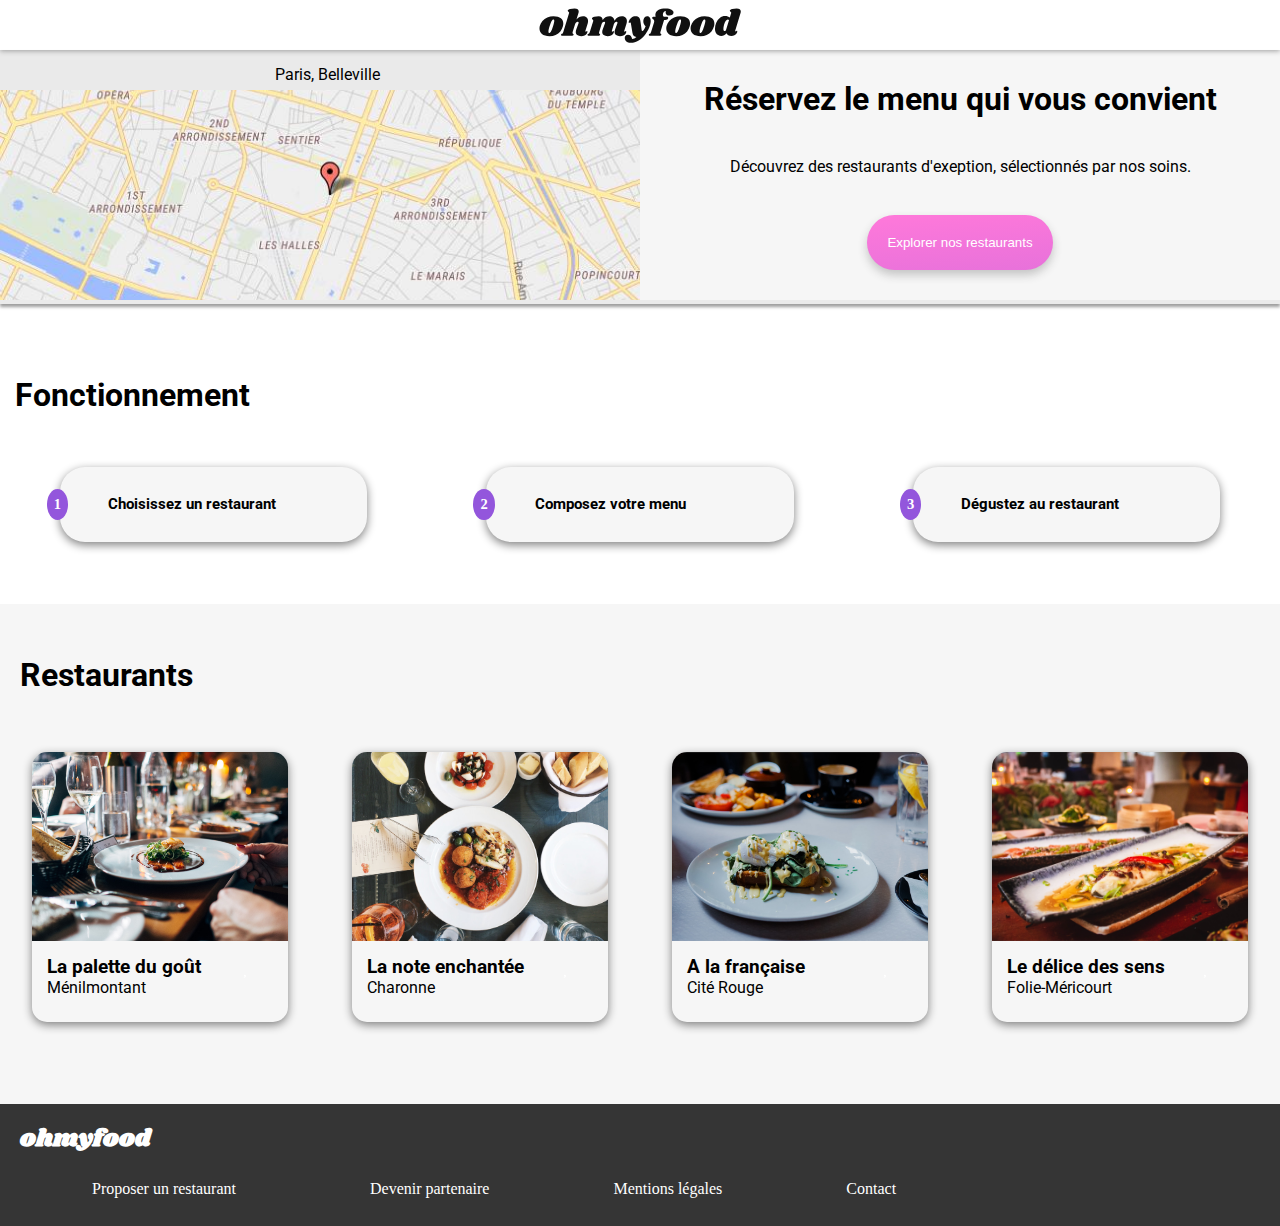
==== index.html @ 147f10eb "modif légère pour les sources img (images responsives)" ====
<!DOCTYPE html>
<html lang="fr">
<head>
    <meta charset="UTF-8">
    <meta http-equiv="X-UA-Compatible" content="IE=edge">
    <meta name="viewport" content="width=device-width, initial-scale=1.0">
    <link rel="stylesheet" href="css/default.css">
    <link rel="stylesheet" href="css/tablet.css">
    <link rel="stylesheet" href="css/tablet_desktop.css">
    <link rel="stylesheet" href="css/desktop.css">
    <link rel="stylesheet" href="css/mobile.css">
    <link rel="stylesheet" href="https://use.fontawesome.com/releases/v5.15.4/css/all.css" integrity="sha384-DyZ88mC6Up2uqS4h/KRgHuoeGwBcD4Ng9SiP4dIRy0EXTlnuz47vAwmeGwVChigm" crossorigin="anonymous">
    <title>ohmyfood</title>
</head>
<body>
    <header>
        <p><img src="images/logo/ohmyfood@2x.svg" alt="logo ohmyfood"></p>
    </header>
    <section id="decouverte">
        <div class="map">
            <div class="map_title">
                <i class="fas fa-map-marker-alt"></i>
                <p>Paris, Belleville</p>
            </div>
            <p class="openstreetmap">
                <img src="images/maps/openstreetmap-france-paris.jpg" alt="openstreetmap">
            </p>
        </div>
        <div class="reservation">
            <h1>Réservez le menu qui vous convient</h1>
            <p>Découvrez des restaurants d'exeption, sélectionnés par nos soins.</p>
            <button>Explorer nos restaurants</button>
        </div>   
    </section>
    <section id="fonctionnement">
        <h1>Fonctionnement</h1>
        <ul class="menu_fonctionnement">
            <li>
                <a href="">
                    <div class="btn-fc">
                        <span>1</span><i class="fas fa-mobile-alt"></i>
                        <p>Choisissez un restaurant</p>
                    </div>
                </a>
            </li>
            <li>
                <a href="">
                    <div class="btn-fc">
                        <span>2</span><i class="fas fa-list-ul"></i>
                        <p>Composez votre menu</p>
                    </div>
                </a>
            </li>
            <li>
                <a href="">
                    <div class="btn-fc">
                        <span>3</span><i class="fas fa-store"></i>
                        <p>Dégustez au restaurant</p>
                    </div>
                </a>
            </li>
        </ul>
    </section>
    <section id="restaurant">
        <h1>Restaurants</h1>
        <ul class="menu_restaurant">
            <li>
                    <div class="card">
                        <a href="menus/la-palette-du-gout.html">
                            <picture>
                                <source media="(max-width: 768px)" srcset="images/restaurants/small/jay-wennington-N_Y88TWmGwA-unsplash.jpg">
                                <img src="images/restaurants/medium/jay-wennington-N_Y88TWmGwA-unsplash.jpg" alt="">
                            </picture>
                        </a>
                        <div class="card_txt">
                            <div class="card_txt_bloc">
                                <h3>La palette du goût</h3>
                                <p>Ménilmontant</p>
                            </div>
                            <div class="icon_container">
                                <i class="far fa-heart"></i>
                                <i class="fas fa-heart"></i>
                            </div>
                        </div>
                    </div>
            </li>
            <li>
                    <div class="card">
                        <a href="menus/la-note-enchantee.html">
                            <picture>
                                <source media="(max-width: 768px)" srcset="images/restaurants/small/stil-u2Lp8tXIcjw-unsplash.jpg">
                                <img src="images/restaurants/medium/stil-u2Lp8tXIcjw-unsplash.jpg" alt="">
                            </picture>
                        </a>
                        <div class="card_txt">
                            <div class="card_txt_bloc">
                                <h3>La note enchantée</h3>
                                <p>Charonne</p>
                            </div>
                            <div class="icon_container">
                                <i class="far fa-heart"></i>
                                <i class="fas fa-heart"></i>
                            </div>
                        </div>
                    </div>
            </li>
            <li>
                    <div class="card">
                        <a href="menus/a-la-francaise.html">
                            <picture>
                                <source media="(max-width: 768px)" srcset="images/restaurants/small/toa-heftiba-DQKerTsQwi0-unsplash.jpg">
                                <img src="images/restaurants/medium/toa-heftiba-DQKerTsQwi0-unsplash.jpg" alt="">
                            </picture>
                        </a>
                        <div class="card_txt">
                            <div class="card_txt_bloc">
                                <h3>A la française</h3>
                                <p>Cité Rouge</p>
                            </div>
                            <div class="icon_container">
                                <i class="far fa-heart"></i>
                                <i class="fas fa-heart"></i>
                            </div>
                        </div>
                    </div>
            </li>
            <li>
                    <div class="card">
                        <a href="menus/les-delices-des-sens.html">
                            <picture>
                                <source media="(max-width: 768px)" srcset="images/restaurants/small/louis-hansel-shotsoflouis-qNBGVyOCY8Q-unsplash.jpg">
                                <img src="images/restaurants/medium/louis-hansel-shotsoflouis-qNBGVyOCY8Q-unsplash.jpg" alt="">
                            </picture>
                        </a>
                        <div class="card_txt">
                            <div class="card_txt_bloc">
                                <h3>Le délice des sens</h3>
                                <p>Folie-Méricourt</p>
                            </div>
                            <div class="icon_container">
                                <i class="far fa-heart"></i>
                                <i class="fas fa-heart"></i>
                            </div>
                        </div>
                    </div>
            </li>
        </ul>
    </section>
    <footer>
        <h2 class="logo">ohmyfood</h2>
        <ul>
            <li><a href=""><i class="fas fa-utensils"></i>Proposer un restaurant</a></li>
            <li><a href=""><i class="fas fa-hands-helping"></i>Devenir partenaire</a></li>
            <li><a href="">Mentions légales</a></li>
            <li><a href="mailto:contact@ohmyfood.fr">Contact</a></li>
        </ul>
    </footer>
</body>
</html>
---- css/default.css ----
@import url("https://fonts.googleapis.com/css2?family=Roboto:wght@100&display=swap");
@import url("https://fonts.googleapis.com/css2?family=Shrikhand&display=swap");
h1, h2, h3, .h3, h4, h5, h6, p, .p {
  font-family: "Roboto", sans-serif;
}

title, .logo {
  font-family: "Shrikhand", cursive;
}

* {
  box-sizing: border-box;
  padding: 0;
  margin: 0;
}

section#decouverte div.map .map_title {
  justify-content: center;
}

section#decouverte div.reservation, section#decouverte div.map, div.card {
  flex-direction: column;
}

section#decouverte div.reservation button {
  background-image: linear-gradient(355deg, #020024 0%, #9356dc 50%, #ff79da 100%);
}

section#decouverte div.reservation button {
  width: fit-content;
  padding: 20px;
  border-radius: 50px/50px;
  border: none;
  color: white;
  box-shadow: 0 5px 10px #c4c4c4;
}

div.card {
  width: 100%;
  height: 270px;
  border-radius: 15px;
  box-shadow: 0px 3px 10px gray;
  overflow: hidden;
}

a {
  text-decoration: none;
  color: black;
}

li {
  list-style: none;
}

img {
  width: 100%;
  height: 100%;
}

div.card picture > img,
picture > img {
  object-fit: cover;
}

header, section, footer {
  width: 100%;
}

header, section, footer,
div.map, div.map_title, div.reservation,
ul.menu_fonctionnement, ul.menu_restaurant, div.card, div.card_txt {
  display: flex;
}

/*+++++++++++++++++++++++++++++++++++ HEADER */
header {
  position: sticky;
  height: 50px;
  justify-content: center;
  box-shadow: 0px 1px 5px #9e9e9e;
}
header a {
  width: fit-content;
  position: absolute;
  left: 10px;
  align-self: center;
}
header p {
  width: 50%;
}

/*++++++++++++++++++++++++++++++++ cards design basis */
div.card a {
  height: 70%;
}
div.card a picture {
  height: 100%;
}
div.card div.card_txt {
  padding: 15px;
  height: 30%;
  justify-content: space-between;
}

/*++++++++++++++++++++++++++ design et animation icone HEART */
div.icon_container {
  overflow: hidden;
  position: relative;
  /*transform: scale(0.15);
  width: 125%;
  height: 220px;*/
  width: 30px;
  height: 30px;
}
div.icon_container i:nth-child(1) {
  font-size: 22px;
  position: absolute;
  z-index: 1;
  top: -1px;
}
div.icon_container i:nth-child(2) {
  font-size: 20px;
  background: linear-gradient(350deg, black 0%, #9356DC 0%, #FF79DA 100%);
  -webkit-background-clip: text;
  -webkit-text-fill-color: transparent;
  transition: 2s ease;
}
div.icon_container i:nth-child(2)::after {
  position: absolute;
  top: 0;
  left: 0;
  content: "\f004";
  background: white;
  -webkit-background-clip: text;
  -webkit-text-fill-color: transparent;
  opacity: 1;
  height: 90%;
  transition: opacity 2s ease-in, height 0.8s ease-in;
}

div.icon_container:hover i:nth-child(2)::after {
  opacity: 0;
  height: 1%;
}

/*+++++++++++++++++++++++++++++++ Button gradient animpation */
div.submit > input[type=submit],
div.reservation > button {
  transition: 0.5s;
  background-size: 600px 600px;
}
div.submit > input[type=submit]:hover,
div.reservation > button:hover {
  cursor: pointer;
  background-position: left center;
  box-shadow: 0px 8px 15px gray;
}

/*+++++++++++++++++++++++++++++++++++ HOME section DECOUVERTE*/
section#decouverte div.map .map_title {
  height: 40px;
  padding: 15px 0 15px 0;
  background-color: #eaeaea;
}
section#decouverte div.map .map_title i {
  margin-right: 15px;
}
section#decouverte div.reservation {
  background-color: #f6f6f6;
  height: 250px;
  justify-content: space-between;
  align-items: center;
  text-align: center;
  padding: 30px;
}
/*+++++++++++++++++++++++++++++++++++ PAGES des MENUS */
section#restaurant_picture figure {
  position: relative;
  width: 100%;
}
section#restaurant_picture figure figcaption {
  display: flex;
  justify-content: center;
  align-items: baseline;
  position: absolute;
  bottom: 0;
  padding-top: 15px;
  width: 100%;
  border-radius: 25px 25px 0px 0px;
  background-color: #f6f6f6;
}
section#restaurant_picture figure figcaption h1 {
  margin-right: 20px;
}

/*# sourceMappingURL=default.css.map */
---- css/tablet.css ----
@media screen and (min-width: 601px) and (max-width: 991px) {
  @import url("https://fonts.googleapis.com/css2?family=Roboto:wght@100&display=swap");
  @import url("https://fonts.googleapis.com/css2?family=Shrikhand&display=swap");
  h1, h2, h3, .h3, h4, h5, h6, p, .p {
    font-family: "Roboto", sans-serif;
  }

  title, .logo {
    font-family: "Shrikhand", cursive;
  }

  * {
    box-sizing: border-box;
    padding: 0;
    margin: 0;
  }

  section#decouverte div.map .map_title {
    justify-content: center;
  }

  footer, section#restaurant, section#fonctionnement, section#decouverte div.reservation, section#decouverte div.map, div.card {
    flex-direction: column;
  }

  section#menus form div.submit input[type=submit], section#decouverte div.reservation button {
    background-image: linear-gradient(355deg, #020024 0%, #9356dc 50%, #ff79da 100%);
  }

  section#menus form div.submit input[type=submit], section#decouverte div.reservation button {
    width: fit-content;
    padding: 20px;
    border-radius: 50px/50px;
    border: none;
    color: white;
    box-shadow: 0 5px 10px #c4c4c4;
  }

  section#fonctionnement div {
    background-color: #f6f6f6;
    width: 80%;
    padding: 22px;
    border-radius: 25px;
    box-shadow: 0px 3px 10px gray;
  }

  section#fonctionnement div span {
    border-radius: 100%/100%;
  }

  div.card {
    width: 100%;
    height: 270px;
    border-radius: 15px;
    box-shadow: 0px 3px 10px gray;
    overflow: hidden;
  }

  a {
    text-decoration: none;
    color: black;
  }

  li {
    list-style: none;
  }

  img {
    width: 100%;
    height: 100%;
  }

  div.card picture > img,
picture > img {
    object-fit: cover;
  }

  header, section, footer {
    width: 100%;
  }

  header, section, footer,
div.map, div.map_title, div.reservation,
ul.menu_fonctionnement, ul.menu_restaurant, div.card, div.card_txt {
    display: flex;
  }

  /*+++++++++++++++++++++++++++++++++++ HEADER */
  header {
    position: sticky;
    height: 50px;
    justify-content: center;
    box-shadow: 0px 1px 5px #9e9e9e;
  }
  header a {
    width: fit-content;
    position: absolute;
    left: 10px;
    align-self: center;
  }
  header p {
    width: 50%;
  }

  /*++++++++++++++++++++++++++++++++ cards design basis */
  div.card a {
    height: 70%;
  }
  div.card a picture {
    height: 100%;
  }
  div.card div.card_txt {
    padding: 15px;
    height: 30%;
    justify-content: space-between;
  }

  /*++++++++++++++++++++++++++ design et animation icone HEART */
  div.icon_container {
    overflow: hidden;
    position: relative;
    /*transform: scale(0.15);
    width: 125%;
    height: 220px;*/
    width: 30px;
    height: 30px;
  }
  div.icon_container i:nth-child(1) {
    font-size: 22px;
    position: absolute;
    z-index: 1;
    top: -1px;
  }
  div.icon_container i:nth-child(2) {
    font-size: 20px;
    background: linear-gradient(350deg, black 0%, #9356DC 0%, #FF79DA 100%);
    -webkit-background-clip: text;
    -webkit-text-fill-color: transparent;
    transition: 2s ease;
  }
  div.icon_container i:nth-child(2)::after {
    position: absolute;
    top: 0;
    left: 0;
    content: "\f004";
    background: white;
    -webkit-background-clip: text;
    -webkit-text-fill-color: transparent;
    opacity: 1;
    height: 90%;
    transition: opacity 2s ease-in, height 0.8s ease-in;
  }

  div.icon_container:hover i:nth-child(2)::after {
    opacity: 0;
    height: 1%;
  }

  /*+++++++++++++++++++++++++++++++ Button gradient animpation */
  div.submit > input[type=submit],
div.reservation > button {
    transition: 0.5s;
    background-size: 600px 600px;
  }
  div.submit > input[type=submit]:hover,
div.reservation > button:hover {
    cursor: pointer;
    background-position: left center;
    box-shadow: 0px 8px 15px gray;
  }

  /*+++++++++++++++++++++++++++++++++++ HOME section DECOUVERTE*/
  section#decouverte div.map .map_title {
    height: 40px;
    padding: 15px 0 15px 0;
    background-color: #eaeaea;
  }
  section#decouverte div.map .map_title i {
    margin-right: 15px;
  }
  section#decouverte div.reservation {
    background-color: #f6f6f6;
    height: 250px;
    justify-content: space-between;
    align-items: center;
    text-align: center;
    padding: 30px;
  }
  /*+++++++++++++++++++++++++++++++++++ PAGES des MENUS */
  section#restaurant_picture figure {
    position: relative;
    width: 100%;
  }
  section#restaurant_picture figure figcaption {
    display: flex;
    justify-content: center;
    align-items: baseline;
    position: absolute;
    bottom: 0;
    padding-top: 15px;
    width: 100%;
    border-radius: 25px 25px 0px 0px;
    background-color: #f6f6f6;
  }
  section#restaurant_picture figure figcaption h1 {
    margin-right: 20px;
  }

  :root {
    min-width: 601px;
    max-width: 991px;
    width: 100% auto;
  }

  header {
    align-items: center;
  }
  header > p {
    height: 35px;
  }

  section#fonctionnement {
    height: 300px;
    padding-top: 50px;
    padding-bottom: 40px;
    justify-content: space-around;
  }
  section#fonctionnement h1 {
    margin-left: 15px;
    margin-bottom: 10px;
    width: 100%;
  }
  section#fonctionnement ul.menu_fonctionnement {
    justify-content: space-around;
  }
  section#fonctionnement div {
    display: flex;
    align-items: baseline;
    margin: auto;
    font-weight: bold;
    font-size: 91%;
  }
  section#fonctionnement div span {
    margin-left: -35px;
    margin-right: 20px;
    color: white;
    padding: 7px;
    background-color: #9356DC;
  }
  section#fonctionnement div i {
    font-size: 120%;
    margin-right: 20px;
    color: gray;
  }
  section#fonctionnement div:hover {
    background-color: rgba(147, 86, 220, 0.2);
  }
  section#fonctionnement div:hover i {
    color: #9356DC;
  }

  section#restaurant {
    justify-content: space-around;
    flex-wrap: wrap;
    height: 900px;
    background-color: #f6f6f6;
    padding-top: 50px;
    padding-bottom: 50px;
  }
  section#restaurant h1 {
    align-self: flex-start;
    margin-left: 20px;
    padding-bottom: 15px;
  }
  section#restaurant ul.menu_restaurant {
    height: 700px;
    flex-wrap: wrap;
    justify-content: space-around;
    align-content: space-around;
  }
  section#restaurant ul.menu_restaurant li {
    width: 45%;
  }

  /*+++++++++++++++++++++++++++++++++++ PAGES des MENUS */
  section#restaurant_picture figure {
    height: 400px;
  }

  /*++++++++++++++++++++++++++++++++ Design section des MENUS */
  section#menus {
    background-color: #f6f6f6;
    /*+++++++++++++++++++++++ definition du bouton label */
    /*+++++++++++++++++++++++++++++++++++ fonctionnement du input */
  }
  section#menus form {
    display: flex;
    flex-flow: row wrap;
    width: 100%;
  }
  section#menus form h2 {
    position: relative;
    width: fit-content;
    margin-left: 5%;
    font-size: small;
  }
  section#menus form h2:after {
    position: absolute;
    content: "";
    border-bottom: 2px solid #99E2D0;
    width: 100%;
    /* change for tablet */
    left: 0;
    bottom: -5px;
  }
  section#menus form > div {
    display: flex;
    flex-direction: column;
    align-items: center;
    justify-content: space-around;
  }
  section#menus form div.plats, section#menus form div.entrees, section#menus form div.desserts {
    height: 300px;
    width: 50%;
    margin-top: 20px;
    margin-bottom: 20px;
  }
  section#menus form div.entrees, section#menus form h2:nth-child(1) {
    animation: slideInLeft 1s ease-in 0s;
  }
  section#menus form div.plats, section#menus form h2:nth-child(3) {
    animation: slideInLeft 1.5s ease-in 0s;
  }
  section#menus form div.desserts, section#menus form h2:nth-child(5) {
    animation: slideInLeft 2s ease-in 0s;
  }
  section#menus form div.submit {
    height: 100px;
    width: inherit;
  }
  section#menus form div.submit input[type=submit] {
    width: 50%;
    font-weight: bold;
    font-size: 105%;
  }
  section#menus .choice_btn {
    display: flex;
    justify-content: space-between;
    background-color: white;
    border-radius: 15px;
    cursor: pointer;
    overflow: hidden;
    width: 90%;
    box-shadow: 0px 0px 5px gray;
  }
  section#menus .choice_btn .btn_txt {
    padding: 15px;
    width: 100%;
    transition: width 0.5s ease-in;
  }
  section#menus .choice_btn .btn_txt > span:nth-child(2) {
    display: flex;
    justify-content: space-between;
    align-items: baseline;
    white-space: nowrap;
  }
  section#menus .choice_btn .btn_txt .p, section#menus .choice_btn .btn_txt .h3 {
    white-space: nowrap;
    overflow: hidden;
  }
  section#menus .choice_btn .btn_txt .h3 {
    font-size: 105%;
    font-weight: bold;
  }
  section#menus .choice_btn .btn_txt .p {
    font-size: 85%;
  }
  section#menus .choice_btn .checkbox {
    position: relative;
    left: 60px;
    display: flex;
    justify-content: center;
    align-items: center;
    width: 0%;
    background-color: #99E2D0;
    transition: left 0.3s ease-in, width 0.5s ease-in;
    /*++++++++++++++++++++++++ desing et comportement de la virgule de validation */
  }
  section#menus .choice_btn .checkbox span.checkmark {
    border-radius: 20px;
    width: 25px;
    height: 25px;
    transform: rotate(360deg);
    background-color: white;
    transition: transform 0.8s ease-out;
  }
  section#menus .choice_btn .checkbox span.checkmark::after {
    content: "";
    position: absolute;
    margin-left: 25.7%;
    margin-top: 5.5%;
    width: 8px;
    height: 13px;
    border: solid #99E2D0;
    border-width: 0 2px 2px 0;
    transform: rotate(45deg);
    opacity: 0;
    transition: opacity 2s ease;
  }
  section#menus input[type=checkbox] {
    display: none;
  }
  section#menus input[type=checkbox]:checked + label .btn_txt {
    width: 85%;
  }
  section#menus input[type=checkbox]:checked + label .btn_txt .p, section#menus input[type=checkbox]:checked + label .btn_txt .h3 {
    text-overflow: ellipsis;
  }
  section#menus input[type=checkbox]:checked + label span.checkmark {
    transform: rotate(0deg);
  }
  section#menus input[type=checkbox]:checked + label span.checkmark:after {
    opacity: 1;
  }
  section#menus input[type=checkbox]:checked + label .checkbox {
    left: 0px;
    width: 15%;
  }

  footer {
    background-color: #353535;
    padding: 20px;
  }
  footer h2, footer a {
    color: white;
    line-height: 30px;
  }
  footer h2 {
    margin-bottom: 20px;
  }
  footer ul {
    display: flex;
    justify-content: flex-start;
  }
  footer ul i {
    margin-right: 10px;
  }
  footer ul li {
    margin-right: 8%;
  }
  footer ul li:nth-child(1) i {
    font-size: 90%;
  }
  footer ul li:nth-child(2) i {
    font-size: 60%;
  }
}

/*# sourceMappingURL=tablet.css.map */
---- css/tablet_desktop.css ----
@media screen and (min-width: 601px) {
  section#decouverte {
    padding-bottom: 4px;
    background-color: #eaeaea;
    box-shadow: 0px 3px 3px #9e9e9e;
  }
  section#decouverte div.map {
    height: 250px;
  }
  section#decouverte > div {
    flex: 50%;
  }
  section#decouverte p.openstreetmap {
    height: 210px;
  }
  section#decouverte p.openstreetmap img {
    object-fit: cover;
  }
}

/*# sourceMappingURL=tablet_desktop.css.map */
---- css/desktop.css ----
@media screen and (min-width: 992px) {
  @import url("https://fonts.googleapis.com/css2?family=Roboto:wght@100&display=swap");
  @import url("https://fonts.googleapis.com/css2?family=Shrikhand&display=swap");
  h1, h2, h3, .h3, h4, h5, h6, p, .p {
    font-family: "Roboto", sans-serif;
  }

  title, .logo {
    font-family: "Shrikhand", cursive;
  }

  * {
    box-sizing: border-box;
    padding: 0;
    margin: 0;
  }

  section#decouverte div.map .map_title {
    justify-content: center;
  }

  footer, section#restaurant, section#fonctionnement, section#decouverte div.reservation, section#decouverte div.map, div.card {
    flex-direction: column;
  }

  section#menus form div.submit input[type=submit], section#decouverte div.reservation button {
    background-image: linear-gradient(355deg, #020024 0%, #9356dc 50%, #ff79da 100%);
  }

  section#menus form div.submit input[type=submit], section#decouverte div.reservation button {
    width: fit-content;
    padding: 20px;
    border-radius: 50px/50px;
    border: none;
    color: white;
    box-shadow: 0 5px 10px #c4c4c4;
  }

  section#fonctionnement div {
    background-color: #f6f6f6;
    width: 80%;
    padding: 22px;
    border-radius: 25px;
    box-shadow: 0px 3px 10px gray;
  }

  section#fonctionnement div span {
    border-radius: 100%/100%;
  }

  div.card {
    width: 100%;
    height: 270px;
    border-radius: 15px;
    box-shadow: 0px 3px 10px gray;
    overflow: hidden;
  }

  a {
    text-decoration: none;
    color: black;
  }

  li {
    list-style: none;
  }

  img {
    width: 100%;
    height: 100%;
  }

  div.card picture > img,
picture > img {
    object-fit: cover;
  }

  header, section, footer {
    width: 100%;
  }

  header, section, footer,
div.map, div.map_title, div.reservation,
ul.menu_fonctionnement, ul.menu_restaurant, div.card, div.card_txt {
    display: flex;
  }

  /*+++++++++++++++++++++++++++++++++++ HEADER */
  header {
    position: sticky;
    height: 50px;
    justify-content: center;
    box-shadow: 0px 1px 5px #9e9e9e;
  }
  header a {
    width: fit-content;
    position: absolute;
    left: 10px;
    align-self: center;
  }
  header p {
    width: 50%;
  }

  /*++++++++++++++++++++++++++++++++ cards design basis */
  div.card a {
    height: 70%;
  }
  div.card a picture {
    height: 100%;
  }
  div.card div.card_txt {
    padding: 15px;
    height: 30%;
    justify-content: space-between;
  }

  /*++++++++++++++++++++++++++ design et animation icone HEART */
  div.icon_container {
    overflow: hidden;
    position: relative;
    /*transform: scale(0.15);
    width: 125%;
    height: 220px;*/
    width: 30px;
    height: 30px;
  }
  div.icon_container i:nth-child(1) {
    font-size: 22px;
    position: absolute;
    z-index: 1;
    top: -1px;
  }
  div.icon_container i:nth-child(2) {
    font-size: 20px;
    background: linear-gradient(350deg, black 0%, #9356DC 0%, #FF79DA 100%);
    -webkit-background-clip: text;
    -webkit-text-fill-color: transparent;
    transition: 2s ease;
  }
  div.icon_container i:nth-child(2)::after {
    position: absolute;
    top: 0;
    left: 0;
    content: "\f004";
    background: white;
    -webkit-background-clip: text;
    -webkit-text-fill-color: transparent;
    opacity: 1;
    height: 90%;
    transition: opacity 2s ease-in, height 0.8s ease-in;
  }

  div.icon_container:hover i:nth-child(2)::after {
    opacity: 0;
    height: 1%;
  }

  /*+++++++++++++++++++++++++++++++ Button gradient animpation */
  div.submit > input[type=submit],
div.reservation > button {
    transition: 0.5s;
    background-size: 600px 600px;
  }
  div.submit > input[type=submit]:hover,
div.reservation > button:hover {
    cursor: pointer;
    background-position: left center;
    box-shadow: 0px 8px 15px gray;
  }

  /*+++++++++++++++++++++++++++++++++++ HOME section DECOUVERTE*/
  section#decouverte div.map .map_title {
    height: 40px;
    padding: 15px 0 15px 0;
    background-color: #eaeaea;
  }
  section#decouverte div.map .map_title i {
    margin-right: 15px;
  }
  section#decouverte div.reservation {
    background-color: #f6f6f6;
    height: 250px;
    justify-content: space-between;
    align-items: center;
    text-align: center;
    padding: 30px;
  }
  /*+++++++++++++++++++++++++++++++++++ PAGES des MENUS */
  section#restaurant_picture figure {
    position: relative;
    width: 100%;
  }
  section#restaurant_picture figure figcaption {
    display: flex;
    justify-content: center;
    align-items: baseline;
    position: absolute;
    bottom: 0;
    padding-top: 15px;
    width: 100%;
    border-radius: 25px 25px 0px 0px;
    background-color: #f6f6f6;
  }
  section#restaurant_picture figure figcaption h1 {
    margin-right: 20px;
  }

  :root {
    max-width: 1600px;
    width: 100% auto;
    margin: auto;
  }

  header {
    align-items: center;
  }
  header > p {
    height: 35px;
  }

  section#fonctionnement {
    height: 300px;
    padding-top: 50px;
    padding-bottom: 40px;
    justify-content: space-around;
  }
  section#fonctionnement h1 {
    margin-left: 15px;
    margin-bottom: 10px;
    width: 100%;
  }
  section#fonctionnement ul.menu_fonctionnement {
    justify-content: space-around;
  }
  section#fonctionnement ul.menu_fonctionnement li {
    width: 30%;
  }
  section#fonctionnement div {
    display: flex;
    align-items: baseline;
    margin: auto;
    font-weight: bold;
    font-size: 91%;
  }
  section#fonctionnement div span {
    margin-left: -35px;
    margin-right: 20px;
    color: white;
    padding: 7px;
    background-color: #9356DC;
  }
  section#fonctionnement div i {
    font-size: 120%;
    margin-right: 20px;
    color: gray;
  }
  section#fonctionnement div:hover {
    background-color: rgba(147, 86, 220, 0.2);
  }
  section#fonctionnement div:hover i {
    color: #9356DC;
  }

  section#restaurant {
    justify-content: space-around;
    flex-wrap: wrap;
    height: 500px;
    background-color: #f6f6f6;
    padding-top: 30px;
    padding-bottom: 30px;
  }
  section#restaurant h1 {
    align-self: flex-start;
    margin-left: 20px;
    padding-bottom: 15px;
  }
  section#restaurant ul.menu_restaurant {
    height: 300px;
    flex-wrap: nowrap;
    justify-content: space-around;
  }
  section#restaurant ul.menu_restaurant li {
    width: 20%;
  }

  /*+++++++++++++++++++++++++++++++++++ PAGES des MENUS */
  section#restaurant_picture figure {
    height: 400px;
  }

  /*++++++++++++++++++++++++++++++++ Design section des MENUS */
  section#menus {
    background-color: #f6f6f6;
    /*+++++++++++++++++++++++ definition du bouton label */
    /*+++++++++++++++++++++++++++++++++++ fonctionnement du input */
  }
  section#menus form {
    display: flex;
    flex-flow: row wrap;
    justify-content: space-between;
    /* add for desktop version*/
    width: 100%;
  }
  section#menus form h2 {
    position: relative;
    width: fit-content;
    margin-left: 5%;
    font-size: small;
  }
  section#menus form h2:after {
    position: absolute;
    content: "";
    border-bottom: 2px solid #99E2D0;
    width: 100%;
    /* change for tablet */
    left: 0;
    bottom: -5px;
  }
  section#menus form > div {
    display: flex;
    flex-direction: column;
    align-items: center;
  }
  section#menus form > div h2, section#menus form > div .choice_btn {
    margin-bottom: 10px;
    margin-top: 10px;
  }
  section#menus form > div .choice_btn {
    height: 70px;
  }
  section#menus form div.plats, section#menus form div.entrees, section#menus form div.desserts {
    height: fit-content;
    width: 30%;
    margin-top: 20px;
    margin-bottom: 20px;
  }
  section#menus form div.entrees, section#menus form h2:nth-child(1) {
    animation: slideInLeft 1s ease-in 0s;
  }
  section#menus form div.plats, section#menus form h2:nth-child(3) {
    animation: slideInLeft 1.5s ease-in 0s;
  }
  section#menus form div.desserts, section#menus form h2:nth-child(5) {
    animation: slideInLeft 2s ease-in 0s;
  }
  section#menus form div.submit {
    height: 100px;
    width: inherit;
  }
  section#menus form div.submit input[type=submit] {
    width: 25%;
    font-weight: bold;
    font-size: 105%;
  }
  section#menus .choice_btn {
    display: flex;
    justify-content: space-between;
    background-color: white;
    border-radius: 15px;
    cursor: pointer;
    overflow: hidden;
    width: 90%;
    box-shadow: 0px 0px 5px gray;
  }
  section#menus .choice_btn .btn_txt {
    padding: 15px;
    width: 100%;
    transition: width 0.5s ease-in;
  }
  section#menus .choice_btn .btn_txt > span:nth-child(2) {
    display: flex;
    justify-content: space-between;
    align-items: baseline;
    white-space: nowrap;
  }
  section#menus .choice_btn .btn_txt .p, section#menus .choice_btn .btn_txt .h3 {
    white-space: nowrap;
    overflow: hidden;
  }
  section#menus .choice_btn .btn_txt .h3 {
    font-size: 105%;
    font-weight: bold;
  }
  section#menus .choice_btn .btn_txt .p {
    font-size: 85%;
  }
  section#menus .choice_btn .checkbox {
    position: relative;
    left: 60px;
    display: flex;
    justify-content: center;
    align-items: center;
    width: 0%;
    background-color: #99E2D0;
    transition: left 0.3s ease-in, width 0.5s ease-in;
    /*++++++++++++++++++++++++ desing et comportement de la virgule de validation */
  }
  section#menus .choice_btn .checkbox span.checkmark {
    border-radius: 20px;
    width: 25px;
    height: 25px;
    transform: rotate(360deg);
    background-color: white;
    transition: transform 0.8s ease-out;
  }
  section#menus .choice_btn .checkbox span.checkmark::after {
    content: "";
    position: absolute;
    margin-left: 25.7%;
    margin-top: 5.5%;
    width: 8px;
    height: 13px;
    border: solid #99E2D0;
    border-width: 0 2px 2px 0;
    transform: rotate(45deg);
    opacity: 0;
    transition: opacity 2s ease;
  }
  section#menus input[type=checkbox] {
    display: none;
  }
  section#menus input[type=checkbox]:checked + label .btn_txt {
    width: 85%;
  }
  section#menus input[type=checkbox]:checked + label .btn_txt .p, section#menus input[type=checkbox]:checked + label .btn_txt .h3 {
    text-overflow: ellipsis;
  }
  section#menus input[type=checkbox]:checked + label span.checkmark {
    transform: rotate(0deg);
  }
  section#menus input[type=checkbox]:checked + label span.checkmark:after {
    opacity: 1;
  }
  section#menus input[type=checkbox]:checked + label .checkbox {
    left: 0px;
    width: 15%;
  }

  /*++++++++++++++++++++++++++++++++++ FOOOTER */
  footer {
    background-color: #353535;
    padding: 20px;
  }
  footer h2, footer a {
    color: white;
    line-height: 30px;
  }
  footer h2 {
    margin-bottom: 20px;
  }
  footer ul {
    display: flex;
    justify-content: flex-start;
  }
  footer ul i {
    margin-right: 10px;
  }
  footer ul li {
    margin-right: 10%;
  }
  footer ul li:nth-child(1) {
    margin-left: 5%;
  }
  footer ul li:nth-child(1) i {
    font-size: 90%;
  }
  footer ul li:nth-child(2) i {
    font-size: 60%;
  }
}

/*# sourceMappingURL=desktop.css.map */
---- css/mobile.css ----
@media screen and (min-width: 200px) and (max-width: 600px) {
  @import url("https://fonts.googleapis.com/css2?family=Roboto:wght@100&display=swap");
  @import url("https://fonts.googleapis.com/css2?family=Shrikhand&display=swap");
  h1, h2, h3, .h3, h4, h5, h6, p, .p {
    font-family: "Roboto", sans-serif;
  }

  title, .logo {
    font-family: "Shrikhand", cursive;
  }

  * {
    box-sizing: border-box;
    padding: 0;
    margin: 0;
  }

  section#decouverte div.map .map_title {
    justify-content: center;
  }

  section#restaurant ul.menu_restaurant, section#fonctionnement ul.menu_fonctionnement, section#fonctionnement, section#decouverte, section#decouverte div.reservation, section#decouverte div.map, div.card {
    flex-direction: column;
  }

  section#restaurant {
    flex-direction: column;
    align-items: center;
  }

  section#menus form div.submit input[type=submit], section#decouverte div.reservation button {
    background-image: linear-gradient(355deg, #020024 0%, #9356dc 50%, #ff79da 100%);
  }

  section#menus form div.submit input[type=submit], section#decouverte div.reservation button {
    width: fit-content;
    padding: 20px;
    border-radius: 50px/50px;
    border: none;
    color: white;
    box-shadow: 0 5px 10px #c4c4c4;
  }

  section#fonctionnement div {
    background-color: #f6f6f6;
    width: 80%;
    padding: 22px;
    border-radius: 25px;
    box-shadow: 0px 3px 10px gray;
  }

  section#fonctionnement div span {
    border-radius: 100%/100%;
  }

  div.card {
    width: 100%;
    height: 270px;
    border-radius: 15px;
    box-shadow: 0px 3px 10px gray;
    overflow: hidden;
  }

  a {
    text-decoration: none;
    color: black;
  }

  li {
    list-style: none;
  }

  img {
    width: 100%;
    height: 100%;
  }

  div.card picture > img,
picture > img {
    object-fit: cover;
  }

  header, section, footer {
    width: 100%;
  }

  header, section, footer,
div.map, div.map_title, div.reservation,
ul.menu_fonctionnement, ul.menu_restaurant, div.card, div.card_txt {
    display: flex;
  }

  /*+++++++++++++++++++++++++++++++++++ HEADER */
  header {
    position: sticky;
    height: 50px;
    justify-content: center;
    box-shadow: 0px 1px 5px #9e9e9e;
  }
  header a {
    width: fit-content;
    position: absolute;
    left: 10px;
    align-self: center;
  }
  header p {
    width: 50%;
  }

  /*++++++++++++++++++++++++++++++++ cards design basis */
  div.card a {
    height: 70%;
  }
  div.card a picture {
    height: 100%;
  }
  div.card div.card_txt {
    padding: 15px;
    height: 30%;
    justify-content: space-between;
  }

  /*++++++++++++++++++++++++++ design et animation icone HEART */
  div.icon_container {
    overflow: hidden;
    position: relative;
    /*transform: scale(0.15);
    width: 125%;
    height: 220px;*/
    width: 30px;
    height: 30px;
  }
  div.icon_container i:nth-child(1) {
    font-size: 22px;
    position: absolute;
    z-index: 1;
    top: -1px;
  }
  div.icon_container i:nth-child(2) {
    font-size: 20px;
    background: linear-gradient(350deg, black 0%, #9356DC 0%, #FF79DA 100%);
    -webkit-background-clip: text;
    -webkit-text-fill-color: transparent;
    transition: 2s ease;
  }
  div.icon_container i:nth-child(2)::after {
    position: absolute;
    top: 0;
    left: 0;
    content: "\f004";
    background: white;
    -webkit-background-clip: text;
    -webkit-text-fill-color: transparent;
    opacity: 1;
    height: 90%;
    transition: opacity 2s ease-in, height 0.8s ease-in;
  }

  div.icon_container:hover i:nth-child(2)::after {
    opacity: 0;
    height: 1%;
  }

  /*+++++++++++++++++++++++++++++++ Button gradient animpation */
  div.submit > input[type=submit],
div.reservation > button {
    transition: 0.5s;
    background-size: 600px 600px;
  }
  div.submit > input[type=submit]:hover,
div.reservation > button:hover {
    cursor: pointer;
    background-position: left center;
    box-shadow: 0px 8px 15px gray;
  }

  /*+++++++++++++++++++++++++++++++++++ HOME section DECOUVERTE*/
  section#decouverte div.map .map_title {
    height: 40px;
    padding: 15px 0 15px 0;
    background-color: #eaeaea;
  }
  section#decouverte div.map .map_title i {
    margin-right: 15px;
  }
  section#decouverte div.reservation {
    background-color: #f6f6f6;
    height: 250px;
    justify-content: space-between;
    align-items: center;
    text-align: center;
    padding: 30px;
  }
  /*+++++++++++++++++++++++++++++++++++ PAGES des MENUS */
  section#restaurant_picture figure {
    position: relative;
    width: 100%;
  }
  section#restaurant_picture figure figcaption {
    display: flex;
    justify-content: center;
    align-items: baseline;
    position: absolute;
    bottom: 0;
    padding-top: 15px;
    width: 100%;
    border-radius: 25px 25px 0px 0px;
    background-color: #f6f6f6;
  }
  section#restaurant_picture figure figcaption h1 {
    margin-right: 20px;
  }

  :root {
    min-width: 200px;
    max-width: 600px;
    width: 100%;
  }

  /*+++++++++++++++++++++++++++++++++++ HOME */
  section#decouverte p.openstreetmap {
    display: none;
  }

  /*+++++++++++++++++++++++ FONCTIONNEMENT (Choisissez, Composez, Degustez) */
  section#fonctionnement {
    height: 500px;
    padding-top: 50px;
    padding-bottom: 40px;
  }
  section#fonctionnement h1 {
    margin-left: 15px;
    margin-bottom: 10px;
  }
  section#fonctionnement ul.menu_fonctionnement {
    justify-content: space-around;
    height: inherit;
  }
  section#fonctionnement ul.menu_fonctionnement li {
    height: fit-content;
  }
  section#fonctionnement div {
    display: flex;
    align-items: baseline;
    margin: auto;
    font-weight: bold;
    font-size: 91%;
  }
  section#fonctionnement div span {
    margin-left: -35px;
    margin-right: 20px;
    color: white;
    padding: 7px;
    background-color: #9356DC;
  }
  section#fonctionnement div i {
    font-size: 120%;
    margin-right: 20px;
    color: gray;
  }
  section#fonctionnement div:hover {
    background-color: rgba(147, 86, 220, 0.2);
  }
  section#fonctionnement div:hover i {
    color: #9356DC;
  }

  /*+++++++++++++++++++++++++++++++++ restaurant cards section */
  section#restaurant {
    justify-content: space-around;
    height: 1350px;
    background-color: #f6f6f6;
    padding-top: 50px;
    padding-bottom: 50px;
  }
  section#restaurant h1 {
    align-self: flex-start;
    margin-left: 20px;
    padding-bottom: 15px;
  }
  section#restaurant ul.menu_restaurant {
    width: 90%;
    height: 1200px;
    justify-content: space-around;
  }
  section#restaurant ul.menu_restaurant li {
    width: 100%;
  }

  /*+++++++++++++++++++++++++++++++++++ Animation des plats : Pages des MENUS */
  @keyframes slideInLeft {
    0% {
      transform: translateX(-100%);
      opacity: 0;
    }
    100% {
      transform: translateX(0);
      opacity: 1;
    }
  }
  /*++++++++++++++++++++++++++++++++ Design section des MENUS */
  section#menus {
    height: 100vh;
    background-color: #f6f6f6;
    /*+++++++++++++++++++++++ definition du bouton label */
    /*+++++++++++++++++++++++++++++++++++ fonctionnement du input */
  }
  section#menus form {
    width: 100%;
  }
  section#menus form h2 {
    position: relative;
    width: fit-content;
    margin-left: 5%;
    font-size: small;
    align-self: flex-start;
  }
  section#menus form h2:after {
    position: absolute;
    content: "";
    border-bottom: 2px solid #99E2D0;
    width: 28px;
    left: 0;
    bottom: -5px;
  }
  section#menus form > div {
    display: flex;
    flex-direction: column;
    align-items: center;
    justify-content: space-around;
  }
  section#menus form div.plats, section#menus form div.entrees, section#menus form div.desserts {
    height: 30vh;
  }
  section#menus form div.entrees, section#menus form .entrees > h2 {
    animation: slideInLeft 1s ease-in 0s;
  }
  section#menus form div.plats, section#menus form .plats > h2 {
    animation: slideInLeft 1.5s ease-in 0s;
  }
  section#menus form div.desserts, section#menus form .desserts > h2 {
    animation: slideInLeft 2s ease-in 0s;
  }
  section#menus form div.submit {
    height: 100px;
  }
  section#menus form div.submit input[type=submit] {
    width: 50%;
    font-weight: bold;
    font-size: 105%;
  }
  section#menus .choice_btn {
    display: flex;
    justify-content: space-between;
    background-color: white;
    border-radius: 15px;
    cursor: pointer;
    overflow: hidden;
    width: 90%;
    box-shadow: 0px 0px 5px gray;
  }
  section#menus .choice_btn .btn_txt {
    padding: 15px;
    width: 100%;
    transition: width 0.5s ease-in;
  }
  section#menus .choice_btn .btn_txt > span:nth-child(2) {
    display: flex;
    justify-content: space-between;
    align-items: baseline;
    white-space: nowrap;
  }
  section#menus .choice_btn .btn_txt .p, section#menus .choice_btn .btn_txt .h3 {
    white-space: nowrap;
    overflow: hidden;
  }
  section#menus .choice_btn .btn_txt .h3 {
    font-size: 105%;
    font-weight: bold;
  }
  section#menus .choice_btn .btn_txt .p {
    font-size: 85%;
  }
  section#menus .choice_btn .checkbox {
    position: relative;
    left: 60px;
    display: flex;
    justify-content: center;
    align-items: center;
    width: 0%;
    background-color: #99E2D0;
    transition: left 0.3s ease-in, width 0.5s ease-in;
    /*++++++++++++++++++++++++ desing et comportement de la virgule de validation */
  }
  section#menus .choice_btn .checkbox span.checkmark {
    border-radius: 20px;
    width: 25px;
    height: 25px;
    transform: rotate(360deg);
    background-color: white;
    transition: transform 0.8s ease-out;
  }
  section#menus .choice_btn .checkbox span.checkmark::after {
    content: "";
    position: absolute;
    margin-left: 25.7%;
    margin-top: 5.5%;
    width: 8px;
    height: 13px;
    border: solid #99E2D0;
    border-width: 0 2px 2px 0;
    transform: rotate(45deg);
    opacity: 0;
    transition: opacity 2s ease;
  }
  section#menus input[type=checkbox] {
    display: none;
  }
  section#menus input[type=checkbox]:checked + label .btn_txt {
    width: 85%;
  }
  section#menus input[type=checkbox]:checked + label .btn_txt .p, section#menus input[type=checkbox]:checked + label .btn_txt .h3 {
    text-overflow: ellipsis;
  }
  section#menus input[type=checkbox]:checked + label span.checkmark {
    transform: rotate(0deg);
  }
  section#menus input[type=checkbox]:checked + label span.checkmark:after {
    opacity: 1;
  }
  section#menus input[type=checkbox]:checked + label .checkbox {
    left: 0px;
    width: 15%;
  }

  /*+++++++++++++++++++++++++++++++++++ FOOTER */
  footer {
    flex-direction: column;
    background-color: #353535;
    padding: 20px;
  }
  footer h2, footer a {
    color: white;
    line-height: 30px;
  }
  footer h2 {
    margin-bottom: 20px;
  }
  footer i {
    margin-right: 10px;
  }
  footer li:nth-child(1) i {
    font-size: 90%;
  }
  footer li:nth-child(2) i {
    font-size: 60%;
  }
}

/*# sourceMappingURL=mobile.css.map */
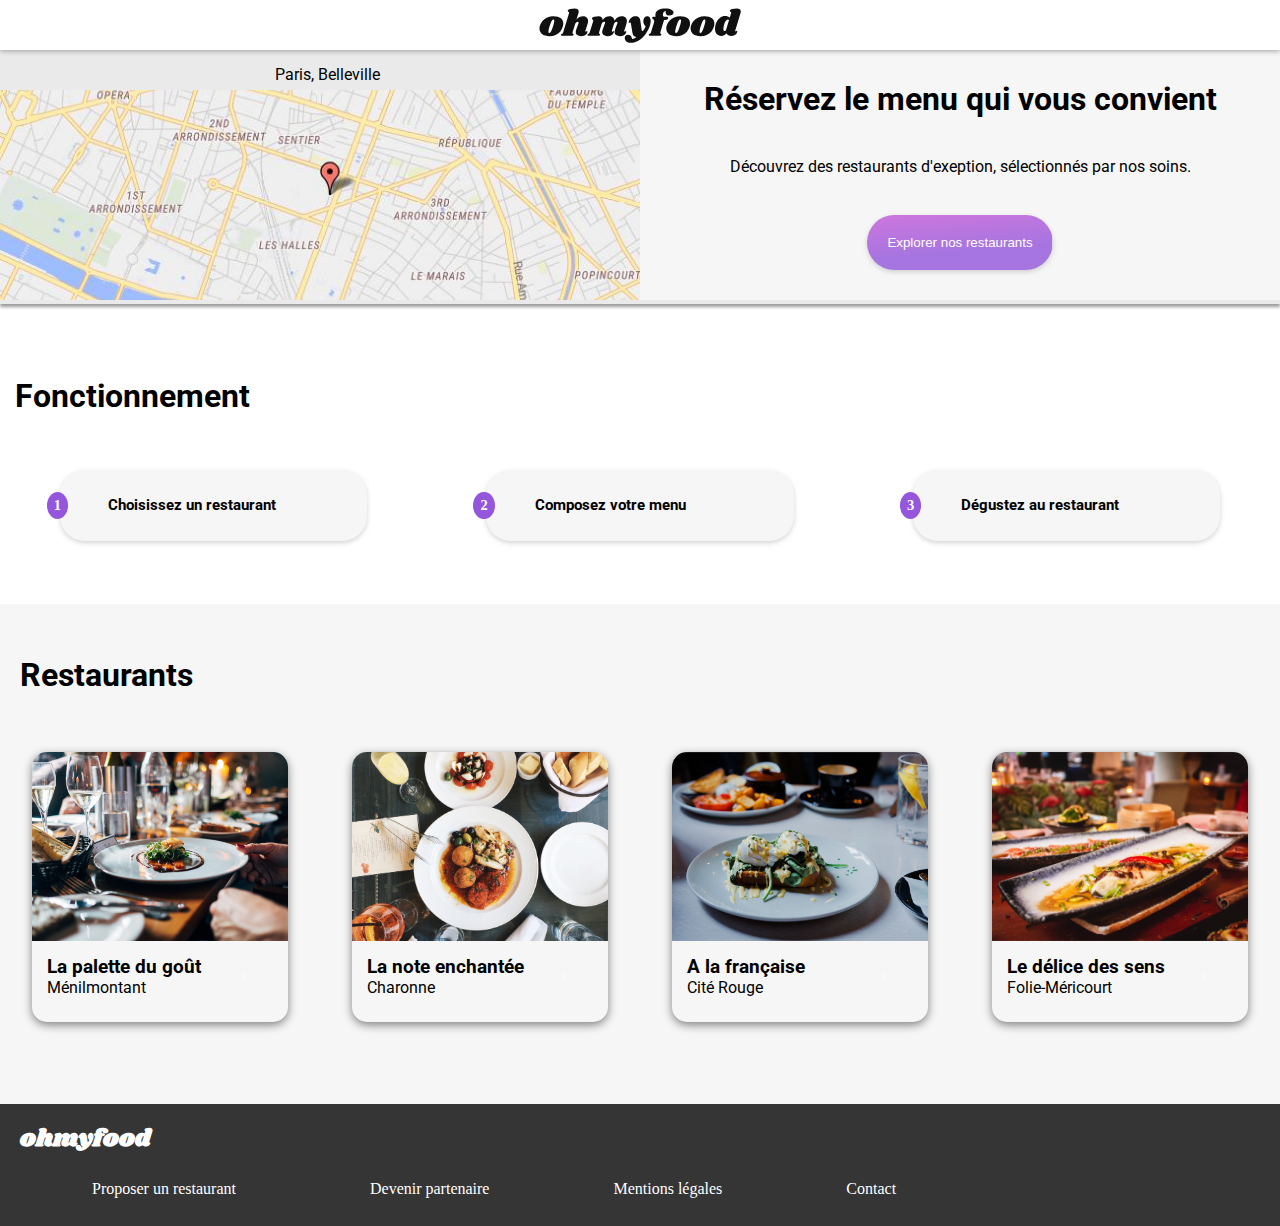
==== commit 3cae1bf3: "amélioration des animation css + rectification des ombres portées et circles span de la section fonc" ====
--- a/index.html
+++ b/index.html
@@ -16,6 +16,9 @@
     <header>
         <p><img src="images/logo/ohmyfood@2x.svg" alt="logo ohmyfood"></p>
     </header>
+    <div class="load_spinner">
+        <i class="fas fa-spinner"></i>
+    </div>
     <section id="decouverte">
         <div class="map">
             <div class="map_title">
--- a/css/default.css
+++ b/css/default.css
@@ -22,8 +22,8 @@
   flex-direction: column;
 }
 
-section#decouverte div.reservation button {
-  background-image: linear-gradient(355deg, #020024 0%, #9356dc 50%, #ff79da 100%);
+section#decouverte div.reservation button, div.load_spinner i {
+  background-image: linear-gradient(355deg, rgba(147, 86, 220, 0.8) 20%, #ff79da 100%, rgba(252, 174, 229, 0.5) 0%);
 }
 
 section#decouverte div.reservation button {
@@ -32,7 +32,28 @@
   border-radius: 50px/50px;
   border: none;
   color: white;
-  box-shadow: 0 5px 10px #c4c4c4;
+}
+
+ul.menu_fonctionnement div.btn-fc {
+  /*bouttons section fonctionnement -> page accueil */
+  background-color: #f6f6f6;
+  width: 80%;
+  padding: 22px;
+  border-radius: 25px;
+}
+
+ul.menu_fonctionnement div.btn-fc, section#decouverte div.reservation button {
+  /* boutons box shadow */
+  box-shadow: 0px 2px 5px rgba(150, 150, 150, 0.4);
+}
+
+ul.menu_fonctionnement div.btn-fc:hover, section#decouverte div.reservation button:hover {
+  /* boutons box shadow : hover */
+  box-shadow: 0px 3px 8px rgba(150, 150, 150, 0.5);
+}
+
+ul.menu_fonctionnement div.btn-fc span {
+  border-radius: 100%/100%;
 }
 
 div.card {
@@ -72,6 +93,52 @@
   display: flex;
 }
 
+/*+++++++++++++++++++++++++++++++++++ LOAD SPINNER */
+@keyframes load_spinner {
+  0% {
+    display: block;
+    opacity: 1;
+    width: 100%;
+    height: 100%;
+  }
+  100% {
+    display: block;
+    opacity: 0;
+    width: 100%;
+    height: 100%;
+  }
+}
+@keyframes rotate_spinner {
+  0% {
+    transform: rotate(2360deg);
+  }
+  100% {
+    transform: rotate(0deg);
+  }
+}
+div.load_spinner {
+  display: flex;
+  justify-content: center;
+  align-items: center;
+  position: absolute;
+  opacity: 0;
+  top: 0;
+  left: 0;
+  width: 0%;
+  height: 0%;
+  background: white;
+  animation: load_spinner 5s ease-out 0s;
+}
+div.load_spinner i {
+  font-size: 600%;
+  -webkit-background-clip: text;
+  -webkit-text-fill-color: transparent;
+  /*animation: 
+      name duration timing-function 
+      delay iteration-count direction fill-mode;*/
+  animation: rotate_spinner 5.5s linear 0s;
+}
+
 /*+++++++++++++++++++++++++++++++++++ HEADER */
 header {
   position: sticky;
@@ -106,9 +173,6 @@
 div.icon_container {
   overflow: hidden;
   position: relative;
-  /*transform: scale(0.15);
-  width: 125%;
-  height: 220px;*/
   width: 30px;
   height: 30px;
 }
@@ -147,12 +211,13 @@
 div.submit > input[type=submit],
 div.reservation > button {
   transition: 0.5s;
-  background-size: 600px 600px;
+  background-size: 180% 180%;
+  background-position: bottom right;
 }
 div.submit > input[type=submit]:hover,
 div.reservation > button:hover {
   cursor: pointer;
-  background-position: left center;
+  background-position: top left;
   box-shadow: 0px 8px 15px gray;
 }
 
@@ -173,6 +238,27 @@
   text-align: center;
   padding: 30px;
 }
+section#decouverte div.reservation button {
+  transition: box-shadow 0.5s ease;
+}
+/*+++++++++++++++++++++++++++++++++ HOME section Fonctionnement */
+ul.menu_fonctionnement div.btn-fc {
+  transition: background-color 0.5s ease, box-shadow 0.5s ease;
+}
+ul.menu_fonctionnement div.btn-fc:hover {
+  background-color: rgba(147, 86, 220, 0.2);
+}
+ul.menu_fonctionnement div.btn-fc:hover i {
+  color: #9356DC;
+}
+ul.menu_fonctionnement div.btn-fc span {
+  margin-left: -35px;
+  margin-right: 20px;
+  color: white;
+  padding: 5px 7px 5px 7px;
+  background-color: #9356DC;
+}
+
 /*+++++++++++++++++++++++++++++++++++ PAGES des MENUS */
 section#restaurant_picture figure {
   position: relative;
--- a/css/tablet.css
+++ b/css/tablet.css
@@ -23,8 +23,8 @@
     flex-direction: column;
   }
 
-  section#menus form div.submit input[type=submit], section#decouverte div.reservation button {
-    background-image: linear-gradient(355deg, #020024 0%, #9356dc 50%, #ff79da 100%);
+  section#menus form div.submit input[type=submit], section#decouverte div.reservation button, div.load_spinner i {
+    background-image: linear-gradient(355deg, rgba(147, 86, 220, 0.8) 20%, #ff79da 100%, rgba(252, 174, 229, 0.5) 0%);
   }
 
   section#menus form div.submit input[type=submit], section#decouverte div.reservation button {
@@ -33,18 +33,27 @@
     border-radius: 50px/50px;
     border: none;
     color: white;
-    box-shadow: 0 5px 10px #c4c4c4;
-  }
-
-  section#fonctionnement div {
+  }
+
+  ul.menu_fonctionnement div.btn-fc {
+    /*bouttons section fonctionnement -> page accueil */
     background-color: #f6f6f6;
     width: 80%;
     padding: 22px;
     border-radius: 25px;
-    box-shadow: 0px 3px 10px gray;
-  }
-
-  section#fonctionnement div span {
+  }
+
+  ul.menu_fonctionnement div.btn-fc, section#decouverte div.reservation button {
+    /* boutons box shadow */
+    box-shadow: 0px 2px 5px rgba(150, 150, 150, 0.4);
+  }
+
+  ul.menu_fonctionnement div.btn-fc:hover, section#decouverte div.reservation button:hover {
+    /* boutons box shadow : hover */
+    box-shadow: 0px 3px 8px rgba(150, 150, 150, 0.5);
+  }
+
+  ul.menu_fonctionnement div.btn-fc span {
     border-radius: 100%/100%;
   }
 
@@ -83,6 +92,52 @@
 div.map, div.map_title, div.reservation,
 ul.menu_fonctionnement, ul.menu_restaurant, div.card, div.card_txt {
     display: flex;
+  }
+
+  /*+++++++++++++++++++++++++++++++++++ LOAD SPINNER */
+  @keyframes load_spinner {
+    0% {
+      display: block;
+      opacity: 1;
+      width: 100%;
+      height: 100%;
+    }
+    100% {
+      display: block;
+      opacity: 0;
+      width: 100%;
+      height: 100%;
+    }
+  }
+  @keyframes rotate_spinner {
+    0% {
+      transform: rotate(2360deg);
+    }
+    100% {
+      transform: rotate(0deg);
+    }
+  }
+  div.load_spinner {
+    display: flex;
+    justify-content: center;
+    align-items: center;
+    position: absolute;
+    opacity: 0;
+    top: 0;
+    left: 0;
+    width: 0%;
+    height: 0%;
+    background: white;
+    animation: load_spinner 5s ease-out 0s;
+  }
+  div.load_spinner i {
+    font-size: 600%;
+    -webkit-background-clip: text;
+    -webkit-text-fill-color: transparent;
+    /*animation: 
+        name duration timing-function 
+        delay iteration-count direction fill-mode;*/
+    animation: rotate_spinner 5.5s linear 0s;
   }
 
   /*+++++++++++++++++++++++++++++++++++ HEADER */
@@ -119,9 +174,6 @@
   div.icon_container {
     overflow: hidden;
     position: relative;
-    /*transform: scale(0.15);
-    width: 125%;
-    height: 220px;*/
     width: 30px;
     height: 30px;
   }
@@ -160,12 +212,13 @@
   div.submit > input[type=submit],
 div.reservation > button {
     transition: 0.5s;
-    background-size: 600px 600px;
+    background-size: 180% 180%;
+    background-position: bottom right;
   }
   div.submit > input[type=submit]:hover,
 div.reservation > button:hover {
     cursor: pointer;
-    background-position: left center;
+    background-position: top left;
     box-shadow: 0px 8px 15px gray;
   }
 
@@ -186,6 +239,27 @@
     text-align: center;
     padding: 30px;
   }
+  section#decouverte div.reservation button {
+    transition: box-shadow 0.5s ease;
+  }
+  /*+++++++++++++++++++++++++++++++++ HOME section Fonctionnement */
+  ul.menu_fonctionnement div.btn-fc {
+    transition: background-color 0.5s ease, box-shadow 0.5s ease;
+  }
+  ul.menu_fonctionnement div.btn-fc:hover {
+    background-color: rgba(147, 86, 220, 0.2);
+  }
+  ul.menu_fonctionnement div.btn-fc:hover i {
+    color: #9356DC;
+  }
+  ul.menu_fonctionnement div.btn-fc span {
+    margin-left: -35px;
+    margin-right: 20px;
+    color: white;
+    padding: 5px 7px 5px 7px;
+    background-color: #9356DC;
+  }
+
   /*+++++++++++++++++++++++++++++++++++ PAGES des MENUS */
   section#restaurant_picture figure {
     position: relative;
@@ -240,23 +314,10 @@
     font-weight: bold;
     font-size: 91%;
   }
-  section#fonctionnement div span {
-    margin-left: -35px;
-    margin-right: 20px;
-    color: white;
-    padding: 7px;
-    background-color: #9356DC;
-  }
   section#fonctionnement div i {
     font-size: 120%;
     margin-right: 20px;
     color: gray;
-  }
-  section#fonctionnement div:hover {
-    background-color: rgba(147, 86, 220, 0.2);
-  }
-  section#fonctionnement div:hover i {
-    color: #9356DC;
   }
 
   section#restaurant {
--- a/css/desktop.css
+++ b/css/desktop.css
@@ -23,8 +23,8 @@
     flex-direction: column;
   }
 
-  section#menus form div.submit input[type=submit], section#decouverte div.reservation button {
-    background-image: linear-gradient(355deg, #020024 0%, #9356dc 50%, #ff79da 100%);
+  section#menus form div.submit input[type=submit], section#decouverte div.reservation button, div.load_spinner i {
+    background-image: linear-gradient(355deg, rgba(147, 86, 220, 0.8) 20%, #ff79da 100%, rgba(252, 174, 229, 0.5) 0%);
   }
 
   section#menus form div.submit input[type=submit], section#decouverte div.reservation button {
@@ -33,18 +33,27 @@
     border-radius: 50px/50px;
     border: none;
     color: white;
-    box-shadow: 0 5px 10px #c4c4c4;
-  }
-
-  section#fonctionnement div {
+  }
+
+  ul.menu_fonctionnement div.btn-fc {
+    /*bouttons section fonctionnement -> page accueil */
     background-color: #f6f6f6;
     width: 80%;
     padding: 22px;
     border-radius: 25px;
-    box-shadow: 0px 3px 10px gray;
-  }
-
-  section#fonctionnement div span {
+  }
+
+  ul.menu_fonctionnement div.btn-fc, section#decouverte div.reservation button {
+    /* boutons box shadow */
+    box-shadow: 0px 2px 5px rgba(150, 150, 150, 0.4);
+  }
+
+  ul.menu_fonctionnement div.btn-fc:hover, section#decouverte div.reservation button:hover {
+    /* boutons box shadow : hover */
+    box-shadow: 0px 3px 8px rgba(150, 150, 150, 0.5);
+  }
+
+  ul.menu_fonctionnement div.btn-fc span {
     border-radius: 100%/100%;
   }
 
@@ -83,6 +92,52 @@
 div.map, div.map_title, div.reservation,
 ul.menu_fonctionnement, ul.menu_restaurant, div.card, div.card_txt {
     display: flex;
+  }
+
+  /*+++++++++++++++++++++++++++++++++++ LOAD SPINNER */
+  @keyframes load_spinner {
+    0% {
+      display: block;
+      opacity: 1;
+      width: 100%;
+      height: 100%;
+    }
+    100% {
+      display: block;
+      opacity: 0;
+      width: 100%;
+      height: 100%;
+    }
+  }
+  @keyframes rotate_spinner {
+    0% {
+      transform: rotate(2360deg);
+    }
+    100% {
+      transform: rotate(0deg);
+    }
+  }
+  div.load_spinner {
+    display: flex;
+    justify-content: center;
+    align-items: center;
+    position: absolute;
+    opacity: 0;
+    top: 0;
+    left: 0;
+    width: 0%;
+    height: 0%;
+    background: white;
+    animation: load_spinner 5s ease-out 0s;
+  }
+  div.load_spinner i {
+    font-size: 600%;
+    -webkit-background-clip: text;
+    -webkit-text-fill-color: transparent;
+    /*animation: 
+        name duration timing-function 
+        delay iteration-count direction fill-mode;*/
+    animation: rotate_spinner 5.5s linear 0s;
   }
 
   /*+++++++++++++++++++++++++++++++++++ HEADER */
@@ -119,9 +174,6 @@
   div.icon_container {
     overflow: hidden;
     position: relative;
-    /*transform: scale(0.15);
-    width: 125%;
-    height: 220px;*/
     width: 30px;
     height: 30px;
   }
@@ -160,12 +212,13 @@
   div.submit > input[type=submit],
 div.reservation > button {
     transition: 0.5s;
-    background-size: 600px 600px;
+    background-size: 180% 180%;
+    background-position: bottom right;
   }
   div.submit > input[type=submit]:hover,
 div.reservation > button:hover {
     cursor: pointer;
-    background-position: left center;
+    background-position: top left;
     box-shadow: 0px 8px 15px gray;
   }
 
@@ -186,6 +239,27 @@
     text-align: center;
     padding: 30px;
   }
+  section#decouverte div.reservation button {
+    transition: box-shadow 0.5s ease;
+  }
+  /*+++++++++++++++++++++++++++++++++ HOME section Fonctionnement */
+  ul.menu_fonctionnement div.btn-fc {
+    transition: background-color 0.5s ease, box-shadow 0.5s ease;
+  }
+  ul.menu_fonctionnement div.btn-fc:hover {
+    background-color: rgba(147, 86, 220, 0.2);
+  }
+  ul.menu_fonctionnement div.btn-fc:hover i {
+    color: #9356DC;
+  }
+  ul.menu_fonctionnement div.btn-fc span {
+    margin-left: -35px;
+    margin-right: 20px;
+    color: white;
+    padding: 5px 7px 5px 7px;
+    background-color: #9356DC;
+  }
+
   /*+++++++++++++++++++++++++++++++++++ PAGES des MENUS */
   section#restaurant_picture figure {
     position: relative;
@@ -243,23 +317,10 @@
     font-weight: bold;
     font-size: 91%;
   }
-  section#fonctionnement div span {
-    margin-left: -35px;
-    margin-right: 20px;
-    color: white;
-    padding: 7px;
-    background-color: #9356DC;
-  }
   section#fonctionnement div i {
     font-size: 120%;
     margin-right: 20px;
     color: gray;
-  }
-  section#fonctionnement div:hover {
-    background-color: rgba(147, 86, 220, 0.2);
-  }
-  section#fonctionnement div:hover i {
-    color: #9356DC;
   }
 
   section#restaurant {
--- a/css/mobile.css
+++ b/css/mobile.css
@@ -28,8 +28,8 @@
     align-items: center;
   }
 
-  section#menus form div.submit input[type=submit], section#decouverte div.reservation button {
-    background-image: linear-gradient(355deg, #020024 0%, #9356dc 50%, #ff79da 100%);
+  section#menus form div.submit input[type=submit], section#decouverte div.reservation button, div.load_spinner i {
+    background-image: linear-gradient(355deg, rgba(147, 86, 220, 0.8) 20%, #ff79da 100%, rgba(252, 174, 229, 0.5) 0%);
   }
 
   section#menus form div.submit input[type=submit], section#decouverte div.reservation button {
@@ -38,18 +38,27 @@
     border-radius: 50px/50px;
     border: none;
     color: white;
-    box-shadow: 0 5px 10px #c4c4c4;
-  }
-
-  section#fonctionnement div {
+  }
+
+  ul.menu_fonctionnement div.btn-fc {
+    /*bouttons section fonctionnement -> page accueil */
     background-color: #f6f6f6;
     width: 80%;
     padding: 22px;
     border-radius: 25px;
-    box-shadow: 0px 3px 10px gray;
-  }
-
-  section#fonctionnement div span {
+  }
+
+  ul.menu_fonctionnement div.btn-fc, section#decouverte div.reservation button {
+    /* boutons box shadow */
+    box-shadow: 0px 2px 5px rgba(150, 150, 150, 0.4);
+  }
+
+  ul.menu_fonctionnement div.btn-fc:hover, section#decouverte div.reservation button:hover {
+    /* boutons box shadow : hover */
+    box-shadow: 0px 3px 8px rgba(150, 150, 150, 0.5);
+  }
+
+  ul.menu_fonctionnement div.btn-fc span {
     border-radius: 100%/100%;
   }
 
@@ -88,6 +97,52 @@
 div.map, div.map_title, div.reservation,
 ul.menu_fonctionnement, ul.menu_restaurant, div.card, div.card_txt {
     display: flex;
+  }
+
+  /*+++++++++++++++++++++++++++++++++++ LOAD SPINNER */
+  @keyframes load_spinner {
+    0% {
+      display: block;
+      opacity: 1;
+      width: 100%;
+      height: 100%;
+    }
+    100% {
+      display: block;
+      opacity: 0;
+      width: 100%;
+      height: 100%;
+    }
+  }
+  @keyframes rotate_spinner {
+    0% {
+      transform: rotate(2360deg);
+    }
+    100% {
+      transform: rotate(0deg);
+    }
+  }
+  div.load_spinner {
+    display: flex;
+    justify-content: center;
+    align-items: center;
+    position: absolute;
+    opacity: 0;
+    top: 0;
+    left: 0;
+    width: 0%;
+    height: 0%;
+    background: white;
+    animation: load_spinner 5s ease-out 0s;
+  }
+  div.load_spinner i {
+    font-size: 600%;
+    -webkit-background-clip: text;
+    -webkit-text-fill-color: transparent;
+    /*animation: 
+        name duration timing-function 
+        delay iteration-count direction fill-mode;*/
+    animation: rotate_spinner 5.5s linear 0s;
   }
 
   /*+++++++++++++++++++++++++++++++++++ HEADER */
@@ -124,9 +179,6 @@
   div.icon_container {
     overflow: hidden;
     position: relative;
-    /*transform: scale(0.15);
-    width: 125%;
-    height: 220px;*/
     width: 30px;
     height: 30px;
   }
@@ -165,12 +217,13 @@
   div.submit > input[type=submit],
 div.reservation > button {
     transition: 0.5s;
-    background-size: 600px 600px;
+    background-size: 180% 180%;
+    background-position: bottom right;
   }
   div.submit > input[type=submit]:hover,
 div.reservation > button:hover {
     cursor: pointer;
-    background-position: left center;
+    background-position: top left;
     box-shadow: 0px 8px 15px gray;
   }
 
@@ -191,6 +244,27 @@
     text-align: center;
     padding: 30px;
   }
+  section#decouverte div.reservation button {
+    transition: box-shadow 0.5s ease;
+  }
+  /*+++++++++++++++++++++++++++++++++ HOME section Fonctionnement */
+  ul.menu_fonctionnement div.btn-fc {
+    transition: background-color 0.5s ease, box-shadow 0.5s ease;
+  }
+  ul.menu_fonctionnement div.btn-fc:hover {
+    background-color: rgba(147, 86, 220, 0.2);
+  }
+  ul.menu_fonctionnement div.btn-fc:hover i {
+    color: #9356DC;
+  }
+  ul.menu_fonctionnement div.btn-fc span {
+    margin-left: -35px;
+    margin-right: 20px;
+    color: white;
+    padding: 5px 7px 5px 7px;
+    background-color: #9356DC;
+  }
+
   /*+++++++++++++++++++++++++++++++++++ PAGES des MENUS */
   section#restaurant_picture figure {
     position: relative;
@@ -246,23 +320,10 @@
     font-weight: bold;
     font-size: 91%;
   }
-  section#fonctionnement div span {
-    margin-left: -35px;
-    margin-right: 20px;
-    color: white;
-    padding: 7px;
-    background-color: #9356DC;
-  }
   section#fonctionnement div i {
     font-size: 120%;
     margin-right: 20px;
     color: gray;
-  }
-  section#fonctionnement div:hover {
-    background-color: rgba(147, 86, 220, 0.2);
-  }
-  section#fonctionnement div:hover i {
-    color: #9356DC;
   }
 
   /*+++++++++++++++++++++++++++++++++ restaurant cards section */
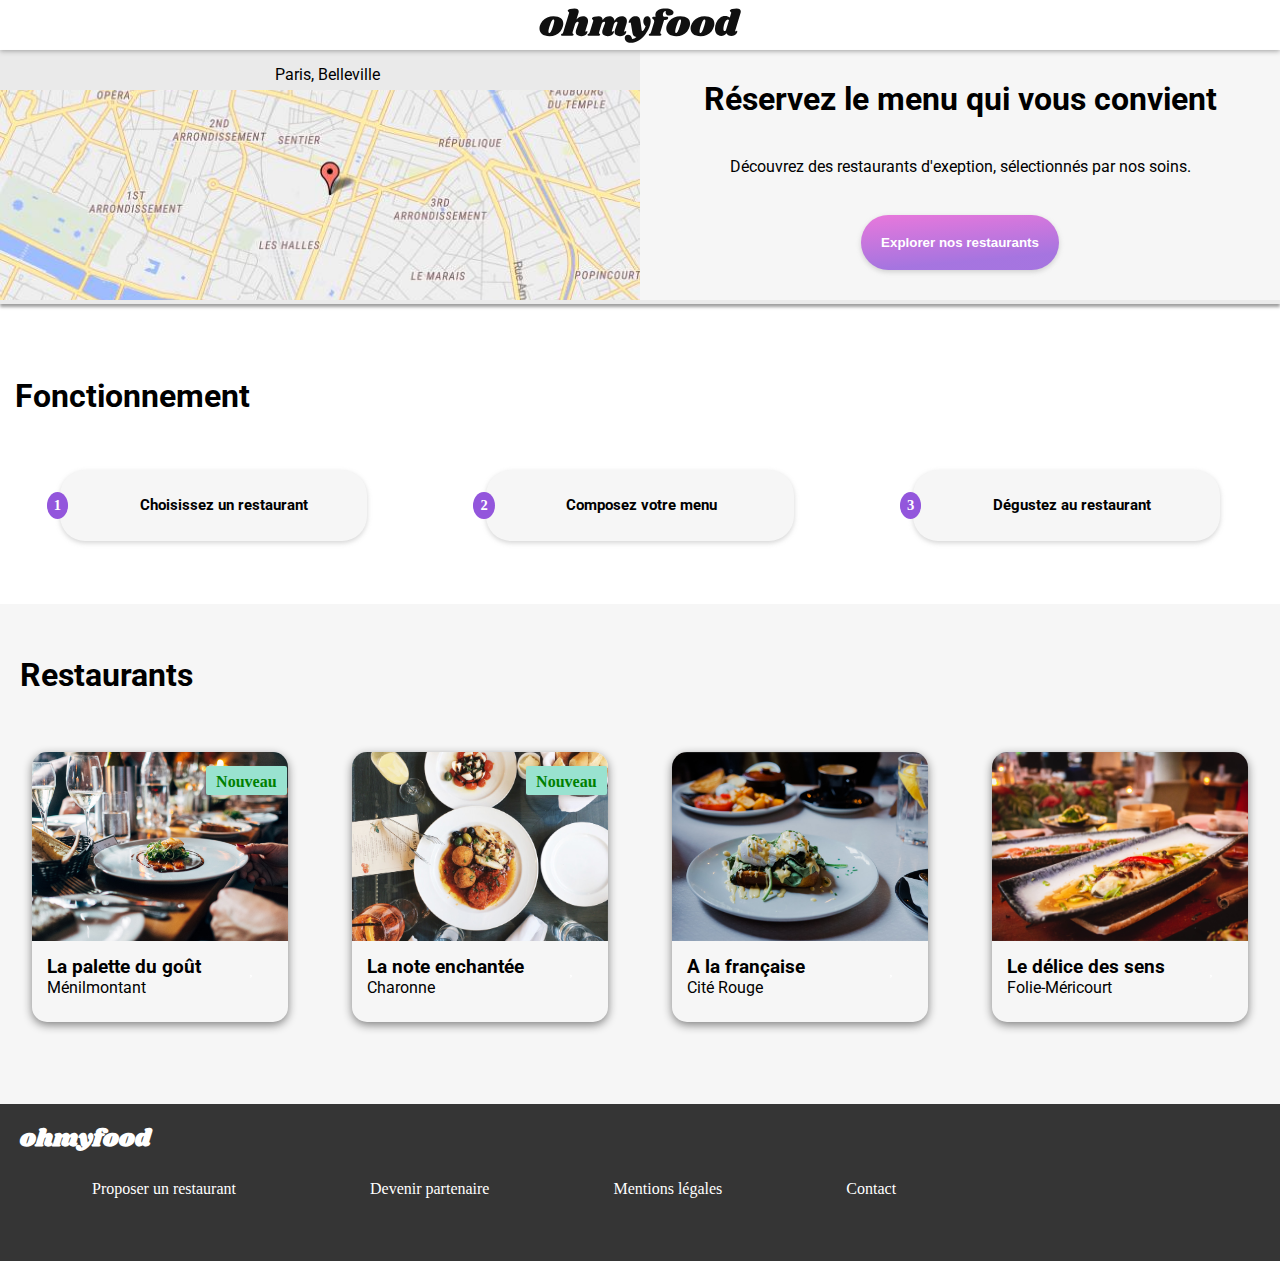
==== commit 231b786d: "refactoring des icones hearts + boutons section#fonctionnement > page accueil" ====
--- a/index.html
+++ b/index.html
@@ -5,20 +5,19 @@
     <meta http-equiv="X-UA-Compatible" content="IE=edge">
     <meta name="viewport" content="width=device-width, initial-scale=1.0">
     <link rel="stylesheet" href="css/default.css">
+    <link rel="stylesheet" href="css/tablet_desktop.css">
     <link rel="stylesheet" href="css/tablet.css">
-    <link rel="stylesheet" href="css/tablet_desktop.css">
     <link rel="stylesheet" href="css/desktop.css">
     <link rel="stylesheet" href="css/mobile.css">
+    <link rel="stylesheet" href="css/animations.css">
     <link rel="stylesheet" href="https://use.fontawesome.com/releases/v5.15.4/css/all.css" integrity="sha384-DyZ88mC6Up2uqS4h/KRgHuoeGwBcD4Ng9SiP4dIRy0EXTlnuz47vAwmeGwVChigm" crossorigin="anonymous">
     <title>ohmyfood</title>
 </head>
 <body>
+    <i class="fas fa-spinner"></i>
     <header>
         <p><img src="images/logo/ohmyfood@2x.svg" alt="logo ohmyfood"></p>
     </header>
-    <div class="load_spinner">
-        <i class="fas fa-spinner"></i>
-    </div>
     <section id="decouverte">
         <div class="map">
             <div class="map_title">
@@ -68,84 +67,96 @@
         <h1>Restaurants</h1>
         <ul class="menu_restaurant">
             <li>
-                    <div class="card">
-                        <a href="menus/la-palette-du-gout.html">
-                            <picture>
-                                <source media="(max-width: 768px)" srcset="images/restaurants/small/jay-wennington-N_Y88TWmGwA-unsplash.jpg">
-                                <img src="images/restaurants/medium/jay-wennington-N_Y88TWmGwA-unsplash.jpg" alt="">
-                            </picture>
-                        </a>
-                        <div class="card_txt">
-                            <div class="card_txt_bloc">
-                                <h3>La palette du goût</h3>
-                                <p>Ménilmontant</p>
-                            </div>
-                            <div class="icon_container">
+                <div class="card">
+                    <a href="menus/la-palette-du-gout.html">
+                        <picture class="nouveau">
+                            <source media="(max-width: 768px)" srcset="images/restaurants/small/jay-wennington-N_Y88TWmGwA-unsplash.jpg">
+                            <img src="images/restaurants/medium/jay-wennington-N_Y88TWmGwA-unsplash.jpg" alt="">
+                        </picture>
+                    </a>
+                    <div class="card_txt">
+                        <div class="card_txt_bloc">
+                            <h3>La palette du goût</h3>
+                            <p>Ménilmontant</p>
+                        </div>
+                        <div class="icon_container">
+                            <input type="checkbox" name="heart1" id="heart1" class="heart">
+                            <label for="heart1">
                                 <i class="far fa-heart"></i>
                                 <i class="fas fa-heart"></i>
-                            </div>
+                            </label>
                         </div>
                     </div>
+                </div>
             </li>
             <li>
-                    <div class="card">
-                        <a href="menus/la-note-enchantee.html">
-                            <picture>
-                                <source media="(max-width: 768px)" srcset="images/restaurants/small/stil-u2Lp8tXIcjw-unsplash.jpg">
-                                <img src="images/restaurants/medium/stil-u2Lp8tXIcjw-unsplash.jpg" alt="">
-                            </picture>
-                        </a>
-                        <div class="card_txt">
-                            <div class="card_txt_bloc">
-                                <h3>La note enchantée</h3>
-                                <p>Charonne</p>
-                            </div>
-                            <div class="icon_container">
+                <div class="card">
+                    <a href="menus/la-note-enchantee.html">
+                        <picture class="nouveau">
+                            <source media="(max-width: 768px)" srcset="images/restaurants/small/stil-u2Lp8tXIcjw-unsplash.jpg">
+                            <img src="images/restaurants/medium/stil-u2Lp8tXIcjw-unsplash.jpg" alt="">
+                        </picture>
+                    </a>
+                    <div class="card_txt">
+                        <div class="card_txt_bloc">
+                            <h3>La note enchantée</h3>
+                            <p>Charonne</p>
+                        </div>
+                        <div class="icon_container">
+                            <input type="checkbox" name="heart2" id="heart2" class="heart">
+                            <label for="heart2">
                                 <i class="far fa-heart"></i>
                                 <i class="fas fa-heart"></i>
-                            </div>
+                            </label>
                         </div>
                     </div>
+                </div>
             </li>
             <li>
-                    <div class="card">
-                        <a href="menus/a-la-francaise.html">
-                            <picture>
-                                <source media="(max-width: 768px)" srcset="images/restaurants/small/toa-heftiba-DQKerTsQwi0-unsplash.jpg">
-                                <img src="images/restaurants/medium/toa-heftiba-DQKerTsQwi0-unsplash.jpg" alt="">
-                            </picture>
-                        </a>
-                        <div class="card_txt">
-                            <div class="card_txt_bloc">
-                                <h3>A la française</h3>
-                                <p>Cité Rouge</p>
-                            </div>
-                            <div class="icon_container">
+                <div class="card">
+                    <a href="menus/a-la-francaise.html">
+                        <picture>
+                            <source media="(max-width: 768px)" srcset="images/restaurants/small/toa-heftiba-DQKerTsQwi0-unsplash.jpg">
+                            <img src="images/restaurants/medium/toa-heftiba-DQKerTsQwi0-unsplash.jpg" alt="">
+                        </picture>
+                    </a>
+                    <div class="card_txt">
+                        <div class="card_txt_bloc">
+                            <h3>A la française</h3>
+                            <p>Cité Rouge</p>
+                        </div>
+                        <div class="icon_container">
+                            <input type="checkbox" name="heart3" id="heart3" class="heart">
+                            <label for="heart3">
                                 <i class="far fa-heart"></i>
                                 <i class="fas fa-heart"></i>
-                            </div>
+                            </label>
                         </div>
                     </div>
+                </div>
             </li>
             <li>
-                    <div class="card">
-                        <a href="menus/les-delices-des-sens.html">
-                            <picture>
-                                <source media="(max-width: 768px)" srcset="images/restaurants/small/louis-hansel-shotsoflouis-qNBGVyOCY8Q-unsplash.jpg">
-                                <img src="images/restaurants/medium/louis-hansel-shotsoflouis-qNBGVyOCY8Q-unsplash.jpg" alt="">
-                            </picture>
-                        </a>
-                        <div class="card_txt">
-                            <div class="card_txt_bloc">
-                                <h3>Le délice des sens</h3>
-                                <p>Folie-Méricourt</p>
-                            </div>
-                            <div class="icon_container">
+                <div class="card">
+                    <a href="menus/le-delice-des-sens.html">
+                        <picture>
+                            <source media="(max-width: 768px)" srcset="images/restaurants/small/louis-hansel-shotsoflouis-qNBGVyOCY8Q-unsplash.jpg">
+                            <img src="images/restaurants/medium/louis-hansel-shotsoflouis-qNBGVyOCY8Q-unsplash.jpg" alt="">
+                        </picture>
+                    </a>
+                    <div class="card_txt">
+                        <div class="card_txt_bloc">
+                            <h3>Le délice des sens</h3>
+                            <p>Folie-Méricourt</p>
+                        </div>
+                        <div class="icon_container">
+                            <input type="checkbox" name="heart4" id="heart4" class="heart">
+                            <label for="heart4">
                                 <i class="far fa-heart"></i>
                                 <i class="fas fa-heart"></i>
-                            </div>
+                            </label>
                         </div>
                     </div>
+                </div>
             </li>
         </ul>
     </section>
--- a/css/default.css
+++ b/css/default.css
@@ -22,7 +22,7 @@
   flex-direction: column;
 }
 
-section#decouverte div.reservation button, div.load_spinner i {
+section#decouverte div.reservation button {
   background-image: linear-gradient(355deg, rgba(147, 86, 220, 0.8) 20%, #ff79da 100%, rgba(252, 174, 229, 0.5) 0%);
 }
 
@@ -42,12 +42,12 @@
   border-radius: 25px;
 }
 
-ul.menu_fonctionnement div.btn-fc, section#decouverte div.reservation button {
+ul.menu_fonctionnement div.btn-fc, section#decouverte div.reservation button, div.card a picture.nouveau:after {
   /* boutons box shadow */
   box-shadow: 0px 2px 5px rgba(150, 150, 150, 0.4);
 }
 
-ul.menu_fonctionnement div.btn-fc:hover, section#decouverte div.reservation button:hover {
+ul.menu_fonctionnement div.btn-fc:hover {
   /* boutons box shadow : hover */
   box-shadow: 0px 3px 8px rgba(150, 150, 150, 0.5);
 }
@@ -91,52 +91,6 @@
 div.map, div.map_title, div.reservation,
 ul.menu_fonctionnement, ul.menu_restaurant, div.card, div.card_txt {
   display: flex;
-}
-
-/*+++++++++++++++++++++++++++++++++++ LOAD SPINNER */
-@keyframes load_spinner {
-  0% {
-    display: block;
-    opacity: 1;
-    width: 100%;
-    height: 100%;
-  }
-  100% {
-    display: block;
-    opacity: 0;
-    width: 100%;
-    height: 100%;
-  }
-}
-@keyframes rotate_spinner {
-  0% {
-    transform: rotate(2360deg);
-  }
-  100% {
-    transform: rotate(0deg);
-  }
-}
-div.load_spinner {
-  display: flex;
-  justify-content: center;
-  align-items: center;
-  position: absolute;
-  opacity: 0;
-  top: 0;
-  left: 0;
-  width: 0%;
-  height: 0%;
-  background: white;
-  animation: load_spinner 5s ease-out 0s;
-}
-div.load_spinner i {
-  font-size: 600%;
-  -webkit-background-clip: text;
-  -webkit-text-fill-color: transparent;
-  /*animation: 
-      name duration timing-function 
-      delay iteration-count direction fill-mode;*/
-  animation: rotate_spinner 5.5s linear 0s;
 }
 
 /*+++++++++++++++++++++++++++++++++++ HEADER */
@@ -157,68 +111,31 @@
 }
 
 /*++++++++++++++++++++++++++++++++ cards design basis */
+div.card {
+  position: relative;
+}
 div.card a {
   height: 70%;
 }
 div.card a picture {
   height: 100%;
+}
+div.card a picture.nouveau:after {
+  content: "Nouveau";
+  position: absolute;
+  border-radius: 2px;
+  padding: 7px 10px 7px 10px;
+  top: 5%;
+  left: 68%;
+  height: 15px;
+  background-color: #99E2D0;
+  color: green;
+  font-weight: bold;
 }
 div.card div.card_txt {
   padding: 15px;
   height: 30%;
   justify-content: space-between;
-}
-
-/*++++++++++++++++++++++++++ design et animation icone HEART */
-div.icon_container {
-  overflow: hidden;
-  position: relative;
-  width: 30px;
-  height: 30px;
-}
-div.icon_container i:nth-child(1) {
-  font-size: 22px;
-  position: absolute;
-  z-index: 1;
-  top: -1px;
-}
-div.icon_container i:nth-child(2) {
-  font-size: 20px;
-  background: linear-gradient(350deg, black 0%, #9356DC 0%, #FF79DA 100%);
-  -webkit-background-clip: text;
-  -webkit-text-fill-color: transparent;
-  transition: 2s ease;
-}
-div.icon_container i:nth-child(2)::after {
-  position: absolute;
-  top: 0;
-  left: 0;
-  content: "\f004";
-  background: white;
-  -webkit-background-clip: text;
-  -webkit-text-fill-color: transparent;
-  opacity: 1;
-  height: 90%;
-  transition: opacity 2s ease-in, height 0.8s ease-in;
-}
-
-div.icon_container:hover i:nth-child(2)::after {
-  opacity: 0;
-  height: 1%;
-}
-
-/*+++++++++++++++++++++++++++++++ Button gradient animpation */
-div.submit > input[type=submit],
-div.reservation > button {
-  transition: 0.5s;
-  background-size: 180% 180%;
-  background-position: bottom right;
-}
-div.submit > input[type=submit]:hover,
-div.reservation > button:hover {
-  cursor: pointer;
-  background-position: top left;
-  box-shadow: 0px 8px 15px gray;
 }
 
 /*+++++++++++++++++++++++++++++++++++ HOME section DECOUVERTE*/
@@ -238,9 +155,6 @@
   text-align: center;
   padding: 30px;
 }
-section#decouverte div.reservation button {
-  transition: box-shadow 0.5s ease;
-}
 /*+++++++++++++++++++++++++++++++++ HOME section Fonctionnement */
 ul.menu_fonctionnement div.btn-fc {
   transition: background-color 0.5s ease, box-shadow 0.5s ease;
@@ -269,8 +183,9 @@
   justify-content: center;
   align-items: baseline;
   position: absolute;
-  bottom: 0;
+  bottom: -2px;
   padding-top: 15px;
+  padding-bottom: 15px;
   width: 100%;
   border-radius: 25px 25px 0px 0px;
   background-color: #f6f6f6;
@@ -279,4 +194,134 @@
   margin-right: 20px;
 }
 
+/*++++++++++++++++++++++++++++++++ Design section des MENUS */
+section#menus {
+  background-color: #f6f6f6;
+  /*+++++++++++++++++++++++ definition du bouton label */
+  /*+++++++++++++++++++++++++++++++++++ fonctionnement du input */
+}
+section#menus form {
+  width: 100%;
+}
+section#menus form h2 {
+  position: relative;
+  width: fit-content;
+  margin-left: 5%;
+  font-size: small;
+}
+section#menus form h2:after {
+  position: absolute;
+  content: "";
+  border-bottom: 2px solid #99E2D0;
+  left: 0;
+  bottom: -5px;
+}
+section#menus form > div {
+  display: flex;
+  flex-direction: column;
+  align-items: center;
+}
+section#menus form > div h2, section#menus form > div .choice_btn {
+  margin-bottom: 10px;
+  margin-top: 10px;
+}
+section#menus form > div .choice_btn {
+  height: 70px;
+}
+section#menus form div.plats, section#menus form div.entrees, section#menus form div.desserts {
+  height: fit-content;
+  margin-top: 20px;
+  margin-bottom: 20px;
+}
+section#menus form div.submit {
+  height: 100px;
+}
+section#menus form div.submit input[type=submit] {
+  font-weight: bold;
+  font-size: 105%;
+}
+section#menus .choice_btn {
+  display: flex;
+  justify-content: space-between;
+  background-color: white;
+  border-radius: 15px;
+  cursor: pointer;
+  overflow: hidden;
+  width: 90%;
+  box-shadow: 0px 0px 5px gray;
+}
+section#menus .choice_btn .btn_txt {
+  padding: 15px;
+  width: 100%;
+  transition: width 0.5s ease-in;
+}
+section#menus .choice_btn .btn_txt > span:nth-child(2) {
+  display: flex;
+  justify-content: space-between;
+  align-items: baseline;
+  white-space: nowrap;
+}
+section#menus .choice_btn .btn_txt .p, section#menus .choice_btn .btn_txt .h3 {
+  white-space: nowrap;
+  overflow: hidden;
+}
+section#menus .choice_btn .btn_txt .h3 {
+  font-size: 105%;
+  font-weight: bold;
+}
+section#menus .choice_btn .btn_txt .p {
+  font-size: 85%;
+}
+section#menus .choice_btn .checkbox {
+  position: relative;
+  left: 60px;
+  display: flex;
+  justify-content: center;
+  align-items: center;
+  width: 0%;
+  background-color: #99E2D0;
+  transition: left 0.3s ease-in, width 0.5s ease-in;
+  /*++++++++++++++++++++++++ desing et comportement de la virgule de validation */
+}
+section#menus .choice_btn .checkbox span.checkmark {
+  border-radius: 20px;
+  width: 25px;
+  height: 25px;
+  transform: rotate(360deg);
+  background-color: white;
+  transition: transform 0.8s ease-out;
+}
+section#menus .choice_btn .checkbox span.checkmark::after {
+  content: "";
+  position: absolute;
+  margin-left: 25.7%;
+  margin-top: 5.5%;
+  width: 8px;
+  height: 13px;
+  border: solid #99E2D0;
+  border-width: 0 2px 2px 0;
+  transform: rotate(45deg);
+  opacity: 0;
+  transition: opacity 2s ease;
+}
+section#menus input[type=checkbox] {
+  display: none;
+}
+section#menus input[type=checkbox]:checked + label .btn_txt {
+  width: 85%;
+}
+section#menus input[type=checkbox]:checked + label .btn_txt .p, section#menus input[type=checkbox]:checked + label .btn_txt .h3 {
+  text-overflow: ellipsis;
+}
+section#menus input[type=checkbox]:checked + label span.checkmark {
+  transform: rotate(0deg);
+}
+section#menus input[type=checkbox]:checked + label span.checkmark:after {
+  opacity: 1;
+}
+section#menus input[type=checkbox]:checked + label .checkbox {
+  left: 0px;
+  width: 15%;
+}
+
 /*# sourceMappingURL=default.css.map */
--- a/css/tablet_desktop.css
+++ b/css/tablet_desktop.css
@@ -1,4 +1,337 @@
 @media screen and (min-width: 601px) {
+  @import url("https://fonts.googleapis.com/css2?family=Roboto:wght@100&display=swap");
+  @import url("https://fonts.googleapis.com/css2?family=Shrikhand&display=swap");
+  h1, h2, h3, .h3, h4, h5, h6, p, .p {
+    font-family: "Roboto", sans-serif;
+  }
+
+  title, .logo {
+    font-family: "Shrikhand", cursive;
+  }
+
+  * {
+    box-sizing: border-box;
+    padding: 0;
+    margin: 0;
+  }
+
+  section#decouverte div.map .map_title {
+    justify-content: center;
+  }
+
+  footer, section#restaurant, section#fonctionnement, section#decouverte div.reservation, section#decouverte div.map, div.card {
+    flex-direction: column;
+  }
+
+  section#decouverte div.reservation button {
+    background-image: linear-gradient(355deg, rgba(147, 86, 220, 0.8) 20%, #ff79da 100%, rgba(252, 174, 229, 0.5) 0%);
+  }
+
+  section#decouverte div.reservation button {
+    width: fit-content;
+    padding: 20px;
+    border-radius: 50px/50px;
+    border: none;
+    color: white;
+  }
+
+  ul.menu_fonctionnement div.btn-fc {
+    /*bouttons section fonctionnement -> page accueil */
+    background-color: #f6f6f6;
+    width: 80%;
+    padding: 22px;
+    border-radius: 25px;
+  }
+
+  ul.menu_fonctionnement div.btn-fc, section#decouverte div.reservation button, div.card a picture.nouveau:after {
+    /* boutons box shadow */
+    box-shadow: 0px 2px 5px rgba(150, 150, 150, 0.4);
+  }
+
+  ul.menu_fonctionnement div.btn-fc:hover {
+    /* boutons box shadow : hover */
+    box-shadow: 0px 3px 8px rgba(150, 150, 150, 0.5);
+  }
+
+  ul.menu_fonctionnement div.btn-fc span {
+    border-radius: 100%/100%;
+  }
+
+  div.card {
+    width: 100%;
+    height: 270px;
+    border-radius: 15px;
+    box-shadow: 0px 3px 10px gray;
+    overflow: hidden;
+  }
+
+  a {
+    text-decoration: none;
+    color: black;
+  }
+
+  li {
+    list-style: none;
+  }
+
+  img {
+    width: 100%;
+    height: 100%;
+  }
+
+  div.card picture > img,
+picture > img {
+    object-fit: cover;
+  }
+
+  header, section, footer {
+    width: 100%;
+  }
+
+  header, section, footer,
+div.map, div.map_title, div.reservation,
+ul.menu_fonctionnement, ul.menu_restaurant, div.card, div.card_txt {
+    display: flex;
+  }
+
+  /*+++++++++++++++++++++++++++++++++++ HEADER */
+  header {
+    position: sticky;
+    height: 50px;
+    justify-content: center;
+    box-shadow: 0px 1px 5px #9e9e9e;
+  }
+  header a {
+    width: fit-content;
+    position: absolute;
+    left: 10px;
+    align-self: center;
+  }
+  header p {
+    width: 50%;
+  }
+
+  /*++++++++++++++++++++++++++++++++ cards design basis */
+  div.card {
+    position: relative;
+  }
+  div.card a {
+    height: 70%;
+  }
+  div.card a picture {
+    height: 100%;
+  }
+  div.card a picture.nouveau:after {
+    content: "Nouveau";
+    position: absolute;
+    border-radius: 2px;
+    padding: 7px 10px 7px 10px;
+    top: 5%;
+    left: 68%;
+    height: 15px;
+    background-color: #99E2D0;
+    color: green;
+    font-weight: bold;
+  }
+  div.card div.card_txt {
+    padding: 15px;
+    height: 30%;
+    justify-content: space-between;
+  }
+
+  /*+++++++++++++++++++++++++++++++++++ HOME section DECOUVERTE*/
+  section#decouverte div.map .map_title {
+    height: 40px;
+    padding: 15px 0 15px 0;
+    background-color: #eaeaea;
+  }
+  section#decouverte div.map .map_title i {
+    margin-right: 15px;
+  }
+  section#decouverte div.reservation {
+    background-color: #f6f6f6;
+    height: 250px;
+    justify-content: space-between;
+    align-items: center;
+    text-align: center;
+    padding: 30px;
+  }
+  /*+++++++++++++++++++++++++++++++++ HOME section Fonctionnement */
+  ul.menu_fonctionnement div.btn-fc {
+    transition: background-color 0.5s ease, box-shadow 0.5s ease;
+  }
+  ul.menu_fonctionnement div.btn-fc:hover {
+    background-color: rgba(147, 86, 220, 0.2);
+  }
+  ul.menu_fonctionnement div.btn-fc:hover i {
+    color: #9356DC;
+  }
+  ul.menu_fonctionnement div.btn-fc span {
+    margin-left: -35px;
+    margin-right: 20px;
+    color: white;
+    padding: 5px 7px 5px 7px;
+    background-color: #9356DC;
+  }
+
+  /*+++++++++++++++++++++++++++++++++++ PAGES des MENUS */
+  section#restaurant_picture figure {
+    position: relative;
+    width: 100%;
+  }
+  section#restaurant_picture figure figcaption {
+    display: flex;
+    justify-content: center;
+    align-items: baseline;
+    position: absolute;
+    bottom: -2px;
+    padding-top: 15px;
+    padding-bottom: 15px;
+    width: 100%;
+    border-radius: 25px 25px 0px 0px;
+    background-color: #f6f6f6;
+  }
+  section#restaurant_picture figure figcaption h1 {
+    margin-right: 20px;
+  }
+
+  /*++++++++++++++++++++++++++++++++ Design section des MENUS */
+  section#menus {
+    background-color: #f6f6f6;
+    /*+++++++++++++++++++++++ definition du bouton label */
+    /*+++++++++++++++++++++++++++++++++++ fonctionnement du input */
+  }
+  section#menus form {
+    width: 100%;
+  }
+  section#menus form h2 {
+    position: relative;
+    width: fit-content;
+    margin-left: 5%;
+    font-size: small;
+  }
+  section#menus form h2:after {
+    position: absolute;
+    content: "";
+    border-bottom: 2px solid #99E2D0;
+    left: 0;
+    bottom: -5px;
+  }
+  section#menus form > div {
+    display: flex;
+    flex-direction: column;
+    align-items: center;
+  }
+  section#menus form > div h2, section#menus form > div .choice_btn {
+    margin-bottom: 10px;
+    margin-top: 10px;
+  }
+  section#menus form > div .choice_btn {
+    height: 70px;
+  }
+  section#menus form div.plats, section#menus form div.entrees, section#menus form div.desserts {
+    height: fit-content;
+    margin-top: 20px;
+    margin-bottom: 20px;
+  }
+  section#menus form div.submit {
+    height: 100px;
+  }
+  section#menus form div.submit input[type=submit] {
+    font-weight: bold;
+    font-size: 105%;
+  }
+  section#menus .choice_btn {
+    display: flex;
+    justify-content: space-between;
+    background-color: white;
+    border-radius: 15px;
+    cursor: pointer;
+    overflow: hidden;
+    width: 90%;
+    box-shadow: 0px 0px 5px gray;
+  }
+  section#menus .choice_btn .btn_txt {
+    padding: 15px;
+    width: 100%;
+    transition: width 0.5s ease-in;
+  }
+  section#menus .choice_btn .btn_txt > span:nth-child(2) {
+    display: flex;
+    justify-content: space-between;
+    align-items: baseline;
+    white-space: nowrap;
+  }
+  section#menus .choice_btn .btn_txt .p, section#menus .choice_btn .btn_txt .h3 {
+    white-space: nowrap;
+    overflow: hidden;
+  }
+  section#menus .choice_btn .btn_txt .h3 {
+    font-size: 105%;
+    font-weight: bold;
+  }
+  section#menus .choice_btn .btn_txt .p {
+    font-size: 85%;
+  }
+  section#menus .choice_btn .checkbox {
+    position: relative;
+    left: 60px;
+    display: flex;
+    justify-content: center;
+    align-items: center;
+    width: 0%;
+    background-color: #99E2D0;
+    transition: left 0.3s ease-in, width 0.5s ease-in;
+    /*++++++++++++++++++++++++ desing et comportement de la virgule de validation */
+  }
+  section#menus .choice_btn .checkbox span.checkmark {
+    border-radius: 20px;
+    width: 25px;
+    height: 25px;
+    transform: rotate(360deg);
+    background-color: white;
+    transition: transform 0.8s ease-out;
+  }
+  section#menus .choice_btn .checkbox span.checkmark::after {
+    content: "";
+    position: absolute;
+    margin-left: 25.7%;
+    margin-top: 5.5%;
+    width: 8px;
+    height: 13px;
+    border: solid #99E2D0;
+    border-width: 0 2px 2px 0;
+    transform: rotate(45deg);
+    opacity: 0;
+    transition: opacity 2s ease;
+  }
+  section#menus input[type=checkbox] {
+    display: none;
+  }
+  section#menus input[type=checkbox]:checked + label .btn_txt {
+    width: 85%;
+  }
+  section#menus input[type=checkbox]:checked + label .btn_txt .p, section#menus input[type=checkbox]:checked + label .btn_txt .h3 {
+    text-overflow: ellipsis;
+  }
+  section#menus input[type=checkbox]:checked + label span.checkmark {
+    transform: rotate(0deg);
+  }
+  section#menus input[type=checkbox]:checked + label span.checkmark:after {
+    opacity: 1;
+  }
+  section#menus input[type=checkbox]:checked + label .checkbox {
+    left: 0px;
+    width: 15%;
+  }
+
+  header {
+    align-items: center;
+  }
+  header > p {
+    height: 35px;
+  }
+
   section#decouverte {
     padding-bottom: 4px;
     background-color: #eaeaea;
@@ -16,6 +349,87 @@
   section#decouverte p.openstreetmap img {
     object-fit: cover;
   }
+
+  /*+++++++++++++++++++++++++ PAGE accueil */
+  section#fonctionnement {
+    height: 300px;
+    padding-top: 50px;
+    padding-bottom: 40px;
+    justify-content: space-around;
+  }
+  section#fonctionnement h1 {
+    margin-left: 15px;
+    margin-bottom: 10px;
+    width: 100%;
+  }
+  section#fonctionnement ul.menu_fonctionnement {
+    justify-content: space-around;
+  }
+  section#fonctionnement div {
+    display: flex;
+    align-items: baseline;
+    margin: auto;
+    font-weight: bold;
+    font-size: 91%;
+  }
+  section#fonctionnement div i {
+    font-size: 120%;
+    margin-right: 20px;
+    color: gray;
+  }
+
+  section#restaurant {
+    justify-content: space-around;
+    flex-wrap: wrap;
+    background-color: #f6f6f6;
+  }
+  section#restaurant h1 {
+    align-self: flex-start;
+    margin-left: 20px;
+    padding-bottom: 15px;
+  }
+  section#restaurant ul.menu_restaurant {
+    justify-content: space-around;
+  }
+
+  /*++++++++++++++++++++++++++++++++ Design section des MENUS */
+  section#menus form {
+    display: flex;
+    flex-flow: row wrap;
+  }
+  section#menus form h2:after {
+    width: 100%;
+    /* change for tablet */
+  }
+  section#menus form div.submit {
+    width: inherit;
+  }
+
+  /*++++++++++++++++++++++++++++++++++ FOOTER */
+  footer {
+    background-color: #353535;
+    padding: 20px;
+  }
+  footer h2, footer a {
+    color: white;
+    line-height: 30px;
+  }
+  footer h2 {
+    margin-bottom: 20px;
+  }
+  footer ul {
+    display: flex;
+    justify-content: flex-start;
+  }
+  footer ul i {
+    margin-right: 10px;
+  }
+  footer ul li:nth-child(1) i {
+    font-size: 90%;
+  }
+  footer ul li:nth-child(2) i {
+    font-size: 60%;
+  }
 }
 
 /*# sourceMappingURL=tablet_desktop.css.map */
--- a/css/tablet.css
+++ b/css/tablet.css
@@ -19,15 +19,15 @@
     justify-content: center;
   }
 
-  footer, section#restaurant, section#fonctionnement, section#decouverte div.reservation, section#decouverte div.map, div.card {
+  section#decouverte div.reservation, section#decouverte div.map, div.card {
     flex-direction: column;
   }
 
-  section#menus form div.submit input[type=submit], section#decouverte div.reservation button, div.load_spinner i {
+  section#decouverte div.reservation button {
     background-image: linear-gradient(355deg, rgba(147, 86, 220, 0.8) 20%, #ff79da 100%, rgba(252, 174, 229, 0.5) 0%);
   }
 
-  section#menus form div.submit input[type=submit], section#decouverte div.reservation button {
+  section#decouverte div.reservation button {
     width: fit-content;
     padding: 20px;
     border-radius: 50px/50px;
@@ -43,12 +43,12 @@
     border-radius: 25px;
   }
 
-  ul.menu_fonctionnement div.btn-fc, section#decouverte div.reservation button {
+  ul.menu_fonctionnement div.btn-fc, section#decouverte div.reservation button, div.card a picture.nouveau:after {
     /* boutons box shadow */
     box-shadow: 0px 2px 5px rgba(150, 150, 150, 0.4);
   }
 
-  ul.menu_fonctionnement div.btn-fc:hover, section#decouverte div.reservation button:hover {
+  ul.menu_fonctionnement div.btn-fc:hover {
     /* boutons box shadow : hover */
     box-shadow: 0px 3px 8px rgba(150, 150, 150, 0.5);
   }
@@ -92,52 +92,6 @@
 div.map, div.map_title, div.reservation,
 ul.menu_fonctionnement, ul.menu_restaurant, div.card, div.card_txt {
     display: flex;
-  }
-
-  /*+++++++++++++++++++++++++++++++++++ LOAD SPINNER */
-  @keyframes load_spinner {
-    0% {
-      display: block;
-      opacity: 1;
-      width: 100%;
-      height: 100%;
-    }
-    100% {
-      display: block;
-      opacity: 0;
-      width: 100%;
-      height: 100%;
-    }
-  }
-  @keyframes rotate_spinner {
-    0% {
-      transform: rotate(2360deg);
-    }
-    100% {
-      transform: rotate(0deg);
-    }
-  }
-  div.load_spinner {
-    display: flex;
-    justify-content: center;
-    align-items: center;
-    position: absolute;
-    opacity: 0;
-    top: 0;
-    left: 0;
-    width: 0%;
-    height: 0%;
-    background: white;
-    animation: load_spinner 5s ease-out 0s;
-  }
-  div.load_spinner i {
-    font-size: 600%;
-    -webkit-background-clip: text;
-    -webkit-text-fill-color: transparent;
-    /*animation: 
-        name duration timing-function 
-        delay iteration-count direction fill-mode;*/
-    animation: rotate_spinner 5.5s linear 0s;
   }
 
   /*+++++++++++++++++++++++++++++++++++ HEADER */
@@ -158,68 +112,31 @@
   }
 
   /*++++++++++++++++++++++++++++++++ cards design basis */
+  div.card {
+    position: relative;
+  }
   div.card a {
     height: 70%;
   }
   div.card a picture {
     height: 100%;
+  }
+  div.card a picture.nouveau:after {
+    content: "Nouveau";
+    position: absolute;
+    border-radius: 2px;
+    padding: 7px 10px 7px 10px;
+    top: 5%;
+    left: 68%;
+    height: 15px;
+    background-color: #99E2D0;
+    color: green;
+    font-weight: bold;
   }
   div.card div.card_txt {
     padding: 15px;
     height: 30%;
     justify-content: space-between;
-  }
-
-  /*++++++++++++++++++++++++++ design et animation icone HEART */
-  div.icon_container {
-    overflow: hidden;
-    position: relative;
-    width: 30px;
-    height: 30px;
-  }
-  div.icon_container i:nth-child(1) {
-    font-size: 22px;
-    position: absolute;
-    z-index: 1;
-    top: -1px;
-  }
-  div.icon_container i:nth-child(2) {
-    font-size: 20px;
-    background: linear-gradient(350deg, black 0%, #9356DC 0%, #FF79DA 100%);
-    -webkit-background-clip: text;
-    -webkit-text-fill-color: transparent;
-    transition: 2s ease;
-  }
-  div.icon_container i:nth-child(2)::after {
-    position: absolute;
-    top: 0;
-    left: 0;
-    content: "\f004";
-    background: white;
-    -webkit-background-clip: text;
-    -webkit-text-fill-color: transparent;
-    opacity: 1;
-    height: 90%;
-    transition: opacity 2s ease-in, height 0.8s ease-in;
-  }
-
-  div.icon_container:hover i:nth-child(2)::after {
-    opacity: 0;
-    height: 1%;
-  }
-
-  /*+++++++++++++++++++++++++++++++ Button gradient animpation */
-  div.submit > input[type=submit],
-div.reservation > button {
-    transition: 0.5s;
-    background-size: 180% 180%;
-    background-position: bottom right;
-  }
-  div.submit > input[type=submit]:hover,
-div.reservation > button:hover {
-    cursor: pointer;
-    background-position: top left;
-    box-shadow: 0px 8px 15px gray;
   }
 
   /*+++++++++++++++++++++++++++++++++++ HOME section DECOUVERTE*/
@@ -239,9 +156,6 @@
     text-align: center;
     padding: 30px;
   }
-  section#decouverte div.reservation button {
-    transition: box-shadow 0.5s ease;
-  }
   /*+++++++++++++++++++++++++++++++++ HOME section Fonctionnement */
   ul.menu_fonctionnement div.btn-fc {
     transition: background-color 0.5s ease, box-shadow 0.5s ease;
@@ -270,82 +184,15 @@
     justify-content: center;
     align-items: baseline;
     position: absolute;
-    bottom: 0;
+    bottom: -2px;
     padding-top: 15px;
+    padding-bottom: 15px;
     width: 100%;
     border-radius: 25px 25px 0px 0px;
     background-color: #f6f6f6;
   }
   section#restaurant_picture figure figcaption h1 {
     margin-right: 20px;
-  }
-
-  :root {
-    min-width: 601px;
-    max-width: 991px;
-    width: 100% auto;
-  }
-
-  header {
-    align-items: center;
-  }
-  header > p {
-    height: 35px;
-  }
-
-  section#fonctionnement {
-    height: 300px;
-    padding-top: 50px;
-    padding-bottom: 40px;
-    justify-content: space-around;
-  }
-  section#fonctionnement h1 {
-    margin-left: 15px;
-    margin-bottom: 10px;
-    width: 100%;
-  }
-  section#fonctionnement ul.menu_fonctionnement {
-    justify-content: space-around;
-  }
-  section#fonctionnement div {
-    display: flex;
-    align-items: baseline;
-    margin: auto;
-    font-weight: bold;
-    font-size: 91%;
-  }
-  section#fonctionnement div i {
-    font-size: 120%;
-    margin-right: 20px;
-    color: gray;
-  }
-
-  section#restaurant {
-    justify-content: space-around;
-    flex-wrap: wrap;
-    height: 900px;
-    background-color: #f6f6f6;
-    padding-top: 50px;
-    padding-bottom: 50px;
-  }
-  section#restaurant h1 {
-    align-self: flex-start;
-    margin-left: 20px;
-    padding-bottom: 15px;
-  }
-  section#restaurant ul.menu_restaurant {
-    height: 700px;
-    flex-wrap: wrap;
-    justify-content: space-around;
-    align-content: space-around;
-  }
-  section#restaurant ul.menu_restaurant li {
-    width: 45%;
-  }
-
-  /*+++++++++++++++++++++++++++++++++++ PAGES des MENUS */
-  section#restaurant_picture figure {
-    height: 400px;
   }
 
   /*++++++++++++++++++++++++++++++++ Design section des MENUS */
@@ -355,8 +202,6 @@
     /*+++++++++++++++++++++++++++++++++++ fonctionnement du input */
   }
   section#menus form {
-    display: flex;
-    flex-flow: row wrap;
     width: 100%;
   }
   section#menus form h2 {
@@ -369,8 +214,6 @@
     position: absolute;
     content: "";
     border-bottom: 2px solid #99E2D0;
-    width: 100%;
-    /* change for tablet */
     left: 0;
     bottom: -5px;
   }
@@ -378,29 +221,23 @@
     display: flex;
     flex-direction: column;
     align-items: center;
-    justify-content: space-around;
+  }
+  section#menus form > div h2, section#menus form > div .choice_btn {
+    margin-bottom: 10px;
+    margin-top: 10px;
+  }
+  section#menus form > div .choice_btn {
+    height: 70px;
   }
   section#menus form div.plats, section#menus form div.entrees, section#menus form div.desserts {
-    height: 300px;
-    width: 50%;
+    height: fit-content;
     margin-top: 20px;
     margin-bottom: 20px;
   }
-  section#menus form div.entrees, section#menus form h2:nth-child(1) {
-    animation: slideInLeft 1s ease-in 0s;
-  }
-  section#menus form div.plats, section#menus form h2:nth-child(3) {
-    animation: slideInLeft 1.5s ease-in 0s;
-  }
-  section#menus form div.desserts, section#menus form h2:nth-child(5) {
-    animation: slideInLeft 2s ease-in 0s;
-  }
   section#menus form div.submit {
     height: 100px;
-    width: inherit;
   }
   section#menus form div.submit input[type=submit] {
-    width: 50%;
     font-weight: bold;
     font-size: 105%;
   }
@@ -488,33 +325,65 @@
     width: 15%;
   }
 
-  footer {
-    background-color: #353535;
-    padding: 20px;
-  }
-  footer h2, footer a {
-    color: white;
-    line-height: 30px;
-  }
-  footer h2 {
-    margin-bottom: 20px;
-  }
-  footer ul {
-    display: flex;
-    justify-content: flex-start;
-  }
-  footer ul i {
-    margin-right: 10px;
-  }
+  :root {
+    min-width: 601px;
+    max-width: 991px;
+    width: 100% auto;
+  }
+
+  /*+++++++++++++++++++++++++ PAGE accueil */
+  section#fonctionnement ul.menu_fonctionnement li {
+    width: 33%;
+  }
+  section#fonctionnement ul.menu_fonctionnement li .btn-fc > i {
+    margin-left: 0;
+    margin-right: 0;
+  }
+  section#fonctionnement ul.menu_fonctionnement li .btn-fc > p {
+    margin-left: 6%;
+    font-size: 83%;
+  }
+
+  section#restaurant {
+    height: 900px;
+    padding-top: 50px;
+    padding-bottom: 50px;
+  }
+  section#restaurant ul.menu_restaurant {
+    height: 700px;
+    flex-wrap: wrap;
+    align-content: space-around;
+  }
+  section#restaurant ul.menu_restaurant li {
+    width: 45%;
+  }
+
+  /*+++++++++++++++++++++++++++++++++++ PAGES des MENUS */
+  section#restaurant_picture figure {
+    height: 400px;
+  }
+
+  /*++++++++++++++++++++++++++++++++ Design section des MENUS */
+  section#menus form div.plats, section#menus form div.entrees, section#menus form div.desserts {
+    width: 50%;
+  }
+  section#menus form div.entrees, section#menus form h2:nth-child(1) {
+    animation: slideInLeft 1.5s ease-in 0s;
+  }
+  section#menus form div.plats, section#menus form h2:nth-child(3) {
+    animation: slideInLeft 1s ease-in 0s;
+  }
+  section#menus form div.desserts, section#menus form h2:nth-child(5) {
+    animation: slideInLeft 1.5s ease-in 0s;
+  }
+  section#menus form div.submit input[type=submit] {
+    width: 50%;
+  }
+
+  /*++++++++++++++++++++++++++++++++++ FOOTER */
   footer ul li {
     margin-right: 8%;
   }
-  footer ul li:nth-child(1) i {
-    font-size: 90%;
-  }
-  footer ul li:nth-child(2) i {
-    font-size: 60%;
-  }
 }
 
 /*# sourceMappingURL=tablet.css.map */
--- a/css/desktop.css
+++ b/css/desktop.css
@@ -19,15 +19,15 @@
     justify-content: center;
   }
 
-  footer, section#restaurant, section#fonctionnement, section#decouverte div.reservation, section#decouverte div.map, div.card {
+  section#decouverte div.reservation, section#decouverte div.map, div.card {
     flex-direction: column;
   }
 
-  section#menus form div.submit input[type=submit], section#decouverte div.reservation button, div.load_spinner i {
+  section#decouverte div.reservation button {
     background-image: linear-gradient(355deg, rgba(147, 86, 220, 0.8) 20%, #ff79da 100%, rgba(252, 174, 229, 0.5) 0%);
   }
 
-  section#menus form div.submit input[type=submit], section#decouverte div.reservation button {
+  section#decouverte div.reservation button {
     width: fit-content;
     padding: 20px;
     border-radius: 50px/50px;
@@ -43,12 +43,12 @@
     border-radius: 25px;
   }
 
-  ul.menu_fonctionnement div.btn-fc, section#decouverte div.reservation button {
+  ul.menu_fonctionnement div.btn-fc, section#decouverte div.reservation button, div.card a picture.nouveau:after {
     /* boutons box shadow */
     box-shadow: 0px 2px 5px rgba(150, 150, 150, 0.4);
   }
 
-  ul.menu_fonctionnement div.btn-fc:hover, section#decouverte div.reservation button:hover {
+  ul.menu_fonctionnement div.btn-fc:hover {
     /* boutons box shadow : hover */
     box-shadow: 0px 3px 8px rgba(150, 150, 150, 0.5);
   }
@@ -92,52 +92,6 @@
 div.map, div.map_title, div.reservation,
 ul.menu_fonctionnement, ul.menu_restaurant, div.card, div.card_txt {
     display: flex;
-  }
-
-  /*+++++++++++++++++++++++++++++++++++ LOAD SPINNER */
-  @keyframes load_spinner {
-    0% {
-      display: block;
-      opacity: 1;
-      width: 100%;
-      height: 100%;
-    }
-    100% {
-      display: block;
-      opacity: 0;
-      width: 100%;
-      height: 100%;
-    }
-  }
-  @keyframes rotate_spinner {
-    0% {
-      transform: rotate(2360deg);
-    }
-    100% {
-      transform: rotate(0deg);
-    }
-  }
-  div.load_spinner {
-    display: flex;
-    justify-content: center;
-    align-items: center;
-    position: absolute;
-    opacity: 0;
-    top: 0;
-    left: 0;
-    width: 0%;
-    height: 0%;
-    background: white;
-    animation: load_spinner 5s ease-out 0s;
-  }
-  div.load_spinner i {
-    font-size: 600%;
-    -webkit-background-clip: text;
-    -webkit-text-fill-color: transparent;
-    /*animation: 
-        name duration timing-function 
-        delay iteration-count direction fill-mode;*/
-    animation: rotate_spinner 5.5s linear 0s;
   }
 
   /*+++++++++++++++++++++++++++++++++++ HEADER */
@@ -158,68 +112,31 @@
   }
 
   /*++++++++++++++++++++++++++++++++ cards design basis */
+  div.card {
+    position: relative;
+  }
   div.card a {
     height: 70%;
   }
   div.card a picture {
     height: 100%;
+  }
+  div.card a picture.nouveau:after {
+    content: "Nouveau";
+    position: absolute;
+    border-radius: 2px;
+    padding: 7px 10px 7px 10px;
+    top: 5%;
+    left: 68%;
+    height: 15px;
+    background-color: #99E2D0;
+    color: green;
+    font-weight: bold;
   }
   div.card div.card_txt {
     padding: 15px;
     height: 30%;
     justify-content: space-between;
-  }
-
-  /*++++++++++++++++++++++++++ design et animation icone HEART */
-  div.icon_container {
-    overflow: hidden;
-    position: relative;
-    width: 30px;
-    height: 30px;
-  }
-  div.icon_container i:nth-child(1) {
-    font-size: 22px;
-    position: absolute;
-    z-index: 1;
-    top: -1px;
-  }
-  div.icon_container i:nth-child(2) {
-    font-size: 20px;
-    background: linear-gradient(350deg, black 0%, #9356DC 0%, #FF79DA 100%);
-    -webkit-background-clip: text;
-    -webkit-text-fill-color: transparent;
-    transition: 2s ease;
-  }
-  div.icon_container i:nth-child(2)::after {
-    position: absolute;
-    top: 0;
-    left: 0;
-    content: "\f004";
-    background: white;
-    -webkit-background-clip: text;
-    -webkit-text-fill-color: transparent;
-    opacity: 1;
-    height: 90%;
-    transition: opacity 2s ease-in, height 0.8s ease-in;
-  }
-
-  div.icon_container:hover i:nth-child(2)::after {
-    opacity: 0;
-    height: 1%;
-  }
-
-  /*+++++++++++++++++++++++++++++++ Button gradient animpation */
-  div.submit > input[type=submit],
-div.reservation > button {
-    transition: 0.5s;
-    background-size: 180% 180%;
-    background-position: bottom right;
-  }
-  div.submit > input[type=submit]:hover,
-div.reservation > button:hover {
-    cursor: pointer;
-    background-position: top left;
-    box-shadow: 0px 8px 15px gray;
   }
 
   /*+++++++++++++++++++++++++++++++++++ HOME section DECOUVERTE*/
@@ -239,9 +156,6 @@
     text-align: center;
     padding: 30px;
   }
-  section#decouverte div.reservation button {
-    transition: box-shadow 0.5s ease;
-  }
   /*+++++++++++++++++++++++++++++++++ HOME section Fonctionnement */
   ul.menu_fonctionnement div.btn-fc {
     transition: background-color 0.5s ease, box-shadow 0.5s ease;
@@ -270,84 +184,15 @@
     justify-content: center;
     align-items: baseline;
     position: absolute;
-    bottom: 0;
+    bottom: -2px;
     padding-top: 15px;
+    padding-bottom: 15px;
     width: 100%;
     border-radius: 25px 25px 0px 0px;
     background-color: #f6f6f6;
   }
   section#restaurant_picture figure figcaption h1 {
     margin-right: 20px;
-  }
-
-  :root {
-    max-width: 1600px;
-    width: 100% auto;
-    margin: auto;
-  }
-
-  header {
-    align-items: center;
-  }
-  header > p {
-    height: 35px;
-  }
-
-  section#fonctionnement {
-    height: 300px;
-    padding-top: 50px;
-    padding-bottom: 40px;
-    justify-content: space-around;
-  }
-  section#fonctionnement h1 {
-    margin-left: 15px;
-    margin-bottom: 10px;
-    width: 100%;
-  }
-  section#fonctionnement ul.menu_fonctionnement {
-    justify-content: space-around;
-  }
-  section#fonctionnement ul.menu_fonctionnement li {
-    width: 30%;
-  }
-  section#fonctionnement div {
-    display: flex;
-    align-items: baseline;
-    margin: auto;
-    font-weight: bold;
-    font-size: 91%;
-  }
-  section#fonctionnement div i {
-    font-size: 120%;
-    margin-right: 20px;
-    color: gray;
-  }
-
-  section#restaurant {
-    justify-content: space-around;
-    flex-wrap: wrap;
-    height: 500px;
-    background-color: #f6f6f6;
-    padding-top: 30px;
-    padding-bottom: 30px;
-  }
-  section#restaurant h1 {
-    align-self: flex-start;
-    margin-left: 20px;
-    padding-bottom: 15px;
-  }
-  section#restaurant ul.menu_restaurant {
-    height: 300px;
-    flex-wrap: nowrap;
-    justify-content: space-around;
-  }
-  section#restaurant ul.menu_restaurant li {
-    width: 20%;
-  }
-
-  /*+++++++++++++++++++++++++++++++++++ PAGES des MENUS */
-  section#restaurant_picture figure {
-    height: 400px;
   }
 
   /*++++++++++++++++++++++++++++++++ Design section des MENUS */
@@ -357,10 +202,6 @@
     /*+++++++++++++++++++++++++++++++++++ fonctionnement du input */
   }
   section#menus form {
-    display: flex;
-    flex-flow: row wrap;
-    justify-content: space-between;
-    /* add for desktop version*/
     width: 100%;
   }
   section#menus form h2 {
@@ -373,8 +214,6 @@
     position: absolute;
     content: "";
     border-bottom: 2px solid #99E2D0;
-    width: 100%;
-    /* change for tablet */
     left: 0;
     bottom: -5px;
   }
@@ -392,25 +231,13 @@
   }
   section#menus form div.plats, section#menus form div.entrees, section#menus form div.desserts {
     height: fit-content;
-    width: 30%;
     margin-top: 20px;
     margin-bottom: 20px;
   }
-  section#menus form div.entrees, section#menus form h2:nth-child(1) {
-    animation: slideInLeft 1s ease-in 0s;
-  }
-  section#menus form div.plats, section#menus form h2:nth-child(3) {
-    animation: slideInLeft 1.5s ease-in 0s;
-  }
-  section#menus form div.desserts, section#menus form h2:nth-child(5) {
-    animation: slideInLeft 2s ease-in 0s;
-  }
   section#menus form div.submit {
     height: 100px;
-    width: inherit;
   }
   section#menus form div.submit input[type=submit] {
-    width: 25%;
     font-weight: bold;
     font-size: 105%;
   }
@@ -498,24 +325,62 @@
     width: 15%;
   }
 
-  /*++++++++++++++++++++++++++++++++++ FOOOTER */
+  :root {
+    max-width: 1600px;
+    width: 100% auto;
+    margin: auto;
+  }
+
+  /*+++++++++++++++++++++++++ PAGE accueil */
+  section#fonctionnement ul.menu_fonctionnement li {
+    width: 30%;
+  }
+  section#fonctionnement ul.menu_fonctionnement li .btn-fc > p {
+    margin-left: 12%;
+  }
+
+  section#restaurant {
+    height: 500px;
+    padding-top: 30px;
+    padding-bottom: 30px;
+  }
+  section#restaurant ul.menu_restaurant {
+    height: 300px;
+    flex-wrap: nowrap;
+  }
+  section#restaurant ul.menu_restaurant li {
+    width: 20%;
+  }
+
+  /*+++++++++++++++++++++++++++++++++++ PAGES des MENUS */
+  section#restaurant_picture figure {
+    height: 400px;
+    /* a revoir */
+  }
+
+  /*++++++++++++++++++++++++++++++++ Design section des MENUS */
+  section#menus form {
+    justify-content: space-around;
+  }
+  section#menus form div.plats, section#menus form div.entrees, section#menus form div.desserts {
+    width: 30%;
+  }
+  section#menus form div.entrees, section#menus form h2:nth-child(1) {
+    animation: slideInLeft 2s ease-in 0s;
+  }
+  section#menus form div.plats, section#menus form h2:nth-child(3) {
+    animation: slideInLeft 1.5s ease-in 0s;
+  }
+  section#menus form div.desserts, section#menus form h2:nth-child(5) {
+    animation: slideInLeft 1s ease-in 0s;
+  }
+  section#menus form div.submit input[type=submit] {
+    width: 25%;
+  }
+
+  /*++++++++++++++++++++++++++++++++++ FOOTER */
   footer {
-    background-color: #353535;
-    padding: 20px;
-  }
-  footer h2, footer a {
-    color: white;
-    line-height: 30px;
-  }
-  footer h2 {
-    margin-bottom: 20px;
-  }
-  footer ul {
-    display: flex;
-    justify-content: flex-start;
-  }
-  footer ul i {
-    margin-right: 10px;
+    padding-bottom: 55px;
   }
   footer ul li {
     margin-right: 10%;
@@ -523,12 +388,6 @@
   footer ul li:nth-child(1) {
     margin-left: 5%;
   }
-  footer ul li:nth-child(1) i {
-    font-size: 90%;
-  }
-  footer ul li:nth-child(2) i {
-    font-size: 60%;
-  }
 }
 
 /*# sourceMappingURL=desktop.css.map */
--- a/css/mobile.css
+++ b/css/mobile.css
@@ -28,11 +28,11 @@
     align-items: center;
   }
 
-  section#menus form div.submit input[type=submit], section#decouverte div.reservation button, div.load_spinner i {
+  section#decouverte div.reservation button {
     background-image: linear-gradient(355deg, rgba(147, 86, 220, 0.8) 20%, #ff79da 100%, rgba(252, 174, 229, 0.5) 0%);
   }
 
-  section#menus form div.submit input[type=submit], section#decouverte div.reservation button {
+  section#decouverte div.reservation button {
     width: fit-content;
     padding: 20px;
     border-radius: 50px/50px;
@@ -48,12 +48,12 @@
     border-radius: 25px;
   }
 
-  ul.menu_fonctionnement div.btn-fc, section#decouverte div.reservation button {
+  ul.menu_fonctionnement div.btn-fc, section#decouverte div.reservation button, div.card a picture.nouveau:after {
     /* boutons box shadow */
     box-shadow: 0px 2px 5px rgba(150, 150, 150, 0.4);
   }
 
-  ul.menu_fonctionnement div.btn-fc:hover, section#decouverte div.reservation button:hover {
+  ul.menu_fonctionnement div.btn-fc:hover {
     /* boutons box shadow : hover */
     box-shadow: 0px 3px 8px rgba(150, 150, 150, 0.5);
   }
@@ -97,52 +97,6 @@
 div.map, div.map_title, div.reservation,
 ul.menu_fonctionnement, ul.menu_restaurant, div.card, div.card_txt {
     display: flex;
-  }
-
-  /*+++++++++++++++++++++++++++++++++++ LOAD SPINNER */
-  @keyframes load_spinner {
-    0% {
-      display: block;
-      opacity: 1;
-      width: 100%;
-      height: 100%;
-    }
-    100% {
-      display: block;
-      opacity: 0;
-      width: 100%;
-      height: 100%;
-    }
-  }
-  @keyframes rotate_spinner {
-    0% {
-      transform: rotate(2360deg);
-    }
-    100% {
-      transform: rotate(0deg);
-    }
-  }
-  div.load_spinner {
-    display: flex;
-    justify-content: center;
-    align-items: center;
-    position: absolute;
-    opacity: 0;
-    top: 0;
-    left: 0;
-    width: 0%;
-    height: 0%;
-    background: white;
-    animation: load_spinner 5s ease-out 0s;
-  }
-  div.load_spinner i {
-    font-size: 600%;
-    -webkit-background-clip: text;
-    -webkit-text-fill-color: transparent;
-    /*animation: 
-        name duration timing-function 
-        delay iteration-count direction fill-mode;*/
-    animation: rotate_spinner 5.5s linear 0s;
   }
 
   /*+++++++++++++++++++++++++++++++++++ HEADER */
@@ -163,68 +117,31 @@
   }
 
   /*++++++++++++++++++++++++++++++++ cards design basis */
+  div.card {
+    position: relative;
+  }
   div.card a {
     height: 70%;
   }
   div.card a picture {
     height: 100%;
+  }
+  div.card a picture.nouveau:after {
+    content: "Nouveau";
+    position: absolute;
+    border-radius: 2px;
+    padding: 7px 10px 7px 10px;
+    top: 5%;
+    left: 68%;
+    height: 15px;
+    background-color: #99E2D0;
+    color: green;
+    font-weight: bold;
   }
   div.card div.card_txt {
     padding: 15px;
     height: 30%;
     justify-content: space-between;
-  }
-
-  /*++++++++++++++++++++++++++ design et animation icone HEART */
-  div.icon_container {
-    overflow: hidden;
-    position: relative;
-    width: 30px;
-    height: 30px;
-  }
-  div.icon_container i:nth-child(1) {
-    font-size: 22px;
-    position: absolute;
-    z-index: 1;
-    top: -1px;
-  }
-  div.icon_container i:nth-child(2) {
-    font-size: 20px;
-    background: linear-gradient(350deg, black 0%, #9356DC 0%, #FF79DA 100%);
-    -webkit-background-clip: text;
-    -webkit-text-fill-color: transparent;
-    transition: 2s ease;
-  }
-  div.icon_container i:nth-child(2)::after {
-    position: absolute;
-    top: 0;
-    left: 0;
-    content: "\f004";
-    background: white;
-    -webkit-background-clip: text;
-    -webkit-text-fill-color: transparent;
-    opacity: 1;
-    height: 90%;
-    transition: opacity 2s ease-in, height 0.8s ease-in;
-  }
-
-  div.icon_container:hover i:nth-child(2)::after {
-    opacity: 0;
-    height: 1%;
-  }
-
-  /*+++++++++++++++++++++++++++++++ Button gradient animpation */
-  div.submit > input[type=submit],
-div.reservation > button {
-    transition: 0.5s;
-    background-size: 180% 180%;
-    background-position: bottom right;
-  }
-  div.submit > input[type=submit]:hover,
-div.reservation > button:hover {
-    cursor: pointer;
-    background-position: top left;
-    box-shadow: 0px 8px 15px gray;
   }
 
   /*+++++++++++++++++++++++++++++++++++ HOME section DECOUVERTE*/
@@ -244,9 +161,6 @@
     text-align: center;
     padding: 30px;
   }
-  section#decouverte div.reservation button {
-    transition: box-shadow 0.5s ease;
-  }
   /*+++++++++++++++++++++++++++++++++ HOME section Fonctionnement */
   ul.menu_fonctionnement div.btn-fc {
     transition: background-color 0.5s ease, box-shadow 0.5s ease;
@@ -275,8 +189,9 @@
     justify-content: center;
     align-items: baseline;
     position: absolute;
-    bottom: 0;
+    bottom: -2px;
     padding-top: 15px;
+    padding-bottom: 15px;
     width: 100%;
     border-radius: 25px 25px 0px 0px;
     background-color: #f6f6f6;
@@ -285,83 +200,8 @@
     margin-right: 20px;
   }
 
-  :root {
-    min-width: 200px;
-    max-width: 600px;
-    width: 100%;
-  }
-
-  /*+++++++++++++++++++++++++++++++++++ HOME */
-  section#decouverte p.openstreetmap {
-    display: none;
-  }
-
-  /*+++++++++++++++++++++++ FONCTIONNEMENT (Choisissez, Composez, Degustez) */
-  section#fonctionnement {
-    height: 500px;
-    padding-top: 50px;
-    padding-bottom: 40px;
-  }
-  section#fonctionnement h1 {
-    margin-left: 15px;
-    margin-bottom: 10px;
-  }
-  section#fonctionnement ul.menu_fonctionnement {
-    justify-content: space-around;
-    height: inherit;
-  }
-  section#fonctionnement ul.menu_fonctionnement li {
-    height: fit-content;
-  }
-  section#fonctionnement div {
-    display: flex;
-    align-items: baseline;
-    margin: auto;
-    font-weight: bold;
-    font-size: 91%;
-  }
-  section#fonctionnement div i {
-    font-size: 120%;
-    margin-right: 20px;
-    color: gray;
-  }
-
-  /*+++++++++++++++++++++++++++++++++ restaurant cards section */
-  section#restaurant {
-    justify-content: space-around;
-    height: 1350px;
-    background-color: #f6f6f6;
-    padding-top: 50px;
-    padding-bottom: 50px;
-  }
-  section#restaurant h1 {
-    align-self: flex-start;
-    margin-left: 20px;
-    padding-bottom: 15px;
-  }
-  section#restaurant ul.menu_restaurant {
-    width: 90%;
-    height: 1200px;
-    justify-content: space-around;
-  }
-  section#restaurant ul.menu_restaurant li {
-    width: 100%;
-  }
-
-  /*+++++++++++++++++++++++++++++++++++ Animation des plats : Pages des MENUS */
-  @keyframes slideInLeft {
-    0% {
-      transform: translateX(-100%);
-      opacity: 0;
-    }
-    100% {
-      transform: translateX(0);
-      opacity: 1;
-    }
-  }
   /*++++++++++++++++++++++++++++++++ Design section des MENUS */
   section#menus {
-    height: 100vh;
     background-color: #f6f6f6;
     /*+++++++++++++++++++++++ definition du bouton label */
     /*+++++++++++++++++++++++++++++++++++ fonctionnement du input */
@@ -374,13 +214,11 @@
     width: fit-content;
     margin-left: 5%;
     font-size: small;
-    align-self: flex-start;
   }
   section#menus form h2:after {
     position: absolute;
     content: "";
     border-bottom: 2px solid #99E2D0;
-    width: 28px;
     left: 0;
     bottom: -5px;
   }
@@ -388,25 +226,23 @@
     display: flex;
     flex-direction: column;
     align-items: center;
-    justify-content: space-around;
+  }
+  section#menus form > div h2, section#menus form > div .choice_btn {
+    margin-bottom: 10px;
+    margin-top: 10px;
+  }
+  section#menus form > div .choice_btn {
+    height: 70px;
   }
   section#menus form div.plats, section#menus form div.entrees, section#menus form div.desserts {
-    height: 30vh;
-  }
-  section#menus form div.entrees, section#menus form .entrees > h2 {
-    animation: slideInLeft 1s ease-in 0s;
-  }
-  section#menus form div.plats, section#menus form .plats > h2 {
-    animation: slideInLeft 1.5s ease-in 0s;
-  }
-  section#menus form div.desserts, section#menus form .desserts > h2 {
-    animation: slideInLeft 2s ease-in 0s;
+    height: fit-content;
+    margin-top: 20px;
+    margin-bottom: 20px;
   }
   section#menus form div.submit {
     height: 100px;
   }
   section#menus form div.submit input[type=submit] {
-    width: 50%;
     font-weight: bold;
     font-size: 105%;
   }
@@ -494,6 +330,100 @@
     width: 15%;
   }
 
+  :root {
+    min-width: 200px;
+    max-width: 600px;
+    width: 100%;
+  }
+
+  /*+++++++++++++++++++++++++++++++++++ HOME */
+  section#decouverte p.openstreetmap {
+    display: none;
+  }
+
+  /*+++++++++++++++++++++++ FONCTIONNEMENT (Choisissez, Composez, Degustez) */
+  section#fonctionnement {
+    height: 500px;
+    padding-top: 50px;
+    padding-bottom: 40px;
+  }
+  section#fonctionnement h1 {
+    margin-left: 15px;
+    margin-bottom: 10px;
+  }
+  section#fonctionnement ul.menu_fonctionnement {
+    justify-content: space-around;
+    height: inherit;
+  }
+  section#fonctionnement ul.menu_fonctionnement li {
+    height: fit-content;
+  }
+  section#fonctionnement .btn-fc {
+    display: flex;
+    align-items: baseline;
+    margin: auto;
+    font-weight: bold;
+    font-size: 91%;
+  }
+  section#fonctionnement .btn-fc i {
+    font-size: 120%;
+    margin-right: 20px;
+    color: gray;
+  }
+  section#fonctionnement .btn-fc p {
+    margin-left: 7%;
+  }
+
+  /*+++++++++++++++++++++++++++++++++ restaurant cards section */
+  section#restaurant {
+    justify-content: space-around;
+    height: 1350px;
+    background-color: #f6f6f6;
+    padding-top: 50px;
+    padding-bottom: 50px;
+  }
+  section#restaurant h1 {
+    align-self: flex-start;
+    margin-left: 20px;
+    padding-bottom: 15px;
+  }
+  section#restaurant ul.menu_restaurant {
+    width: 90%;
+    height: 1200px;
+    justify-content: space-around;
+  }
+  section#restaurant ul.menu_restaurant li {
+    width: 100%;
+  }
+
+  /*+++++++++++++++++++++++++++++++++++ PAGES des MENUS */
+  section#restaurant_picture figure {
+    height: 320px;
+  }
+
+  /*++++++++++++++++++++++++++++++++ Design section des MENUS */
+  section#menus form h2 {
+    align-self: flex-start;
+  }
+  section#menus form h2:after {
+    width: 28px;
+  }
+  section#menus form > div {
+    justify-content: space-around;
+  }
+  section#menus form div.entrees, section#menus form h2:nth-child(1) {
+    animation: slideInLeft 1s ease-in 0s;
+  }
+  section#menus form div.plats, section#menus form h2:nth-child(3) {
+    animation: slideInLeft 1.5s ease-in 0s;
+  }
+  section#menus form div.desserts, section#menus form h2:nth-child(5) {
+    animation: slideInLeft 2s ease-in 0s;
+  }
+  section#menus form div.submit input[type=submit] {
+    width: 50%;
+  }
+
   /*+++++++++++++++++++++++++++++++++++ FOOTER */
   footer {
     flex-direction: column;
--- a/css/animations.css
+++ b/css/animations.css
@@ -0,0 +1,439 @@
+@import url("https://fonts.googleapis.com/css2?family=Roboto:wght@100&display=swap");
+@import url("https://fonts.googleapis.com/css2?family=Shrikhand&display=swap");
+h1, h2, h3, .h3, h4, h5, h6, p, .p {
+  font-family: "Roboto", sans-serif;
+}
+
+title, .logo {
+  font-family: "Shrikhand", cursive;
+}
+
+* {
+  box-sizing: border-box;
+  padding: 0;
+  margin: 0;
+}
+
+section#decouverte div.map .map_title {
+  justify-content: center;
+}
+
+section#decouverte div.reservation, section#decouverte div.map, div.card {
+  flex-direction: column;
+}
+
+div.submit > input[type=submit],
+div.reservation > button, i.fa-spinner, section#decouverte div.reservation button {
+  background-image: linear-gradient(355deg, rgba(147, 86, 220, 0.8) 20%, #ff79da 100%, rgba(252, 174, 229, 0.5) 0%);
+}
+
+div.submit > input[type=submit],
+div.reservation > button, section#decouverte div.reservation button {
+  width: fit-content;
+  padding: 20px;
+  border-radius: 50px/50px;
+  border: none;
+  color: white;
+}
+
+ul.menu_fonctionnement div.btn-fc {
+  /*bouttons section fonctionnement -> page accueil */
+  background-color: #f6f6f6;
+  width: 80%;
+  padding: 22px;
+  border-radius: 25px;
+}
+
+div.submit > input[type=submit],
+div.reservation > button, ul.menu_fonctionnement div.btn-fc, section#decouverte div.reservation button, div.card a picture.nouveau:after {
+  /* boutons box shadow */
+  box-shadow: 0px 2px 5px rgba(150, 150, 150, 0.4);
+}
+
+div.submit > input[type=submit]:hover,
+div.reservation > button:hover, ul.menu_fonctionnement div.btn-fc:hover {
+  /* boutons box shadow : hover */
+  box-shadow: 0px 3px 8px rgba(150, 150, 150, 0.5);
+}
+
+ul.menu_fonctionnement div.btn-fc span {
+  border-radius: 100%/100%;
+}
+
+div.card {
+  width: 100%;
+  height: 270px;
+  border-radius: 15px;
+  box-shadow: 0px 3px 10px gray;
+  overflow: hidden;
+}
+
+a {
+  text-decoration: none;
+  color: black;
+}
+
+li {
+  list-style: none;
+}
+
+img {
+  width: 100%;
+  height: 100%;
+}
+
+div.card picture > img,
+picture > img {
+  object-fit: cover;
+}
+
+header, section, footer {
+  width: 100%;
+}
+
+header, section, footer,
+div.map, div.map_title, div.reservation,
+ul.menu_fonctionnement, ul.menu_restaurant, div.card, div.card_txt {
+  display: flex;
+}
+
+/*+++++++++++++++++++++++++++++++++++ HEADER */
+header {
+  position: sticky;
+  height: 50px;
+  justify-content: center;
+  box-shadow: 0px 1px 5px #9e9e9e;
+}
+header a {
+  width: fit-content;
+  position: absolute;
+  left: 10px;
+  align-self: center;
+}
+header p {
+  width: 50%;
+}
+
+/*++++++++++++++++++++++++++++++++ cards design basis */
+div.card {
+  position: relative;
+}
+div.card a {
+  height: 70%;
+}
+div.card a picture {
+  height: 100%;
+}
+div.card a picture.nouveau:after {
+  content: "Nouveau";
+  position: absolute;
+  border-radius: 2px;
+  padding: 7px 10px 7px 10px;
+  top: 5%;
+  left: 68%;
+  height: 15px;
+  background-color: #99E2D0;
+  color: green;
+  font-weight: bold;
+}
+div.card div.card_txt {
+  padding: 15px;
+  height: 30%;
+  justify-content: space-between;
+}
+
+/*+++++++++++++++++++++++++++++++++++ HOME section DECOUVERTE*/
+section#decouverte div.map .map_title {
+  height: 40px;
+  padding: 15px 0 15px 0;
+  background-color: #eaeaea;
+}
+section#decouverte div.map .map_title i {
+  margin-right: 15px;
+}
+section#decouverte div.reservation {
+  background-color: #f6f6f6;
+  height: 250px;
+  justify-content: space-between;
+  align-items: center;
+  text-align: center;
+  padding: 30px;
+}
+/*+++++++++++++++++++++++++++++++++ HOME section Fonctionnement */
+ul.menu_fonctionnement div.btn-fc {
+  transition: background-color 0.5s ease, box-shadow 0.5s ease;
+}
+ul.menu_fonctionnement div.btn-fc:hover {
+  background-color: rgba(147, 86, 220, 0.2);
+}
+ul.menu_fonctionnement div.btn-fc:hover i {
+  color: #9356DC;
+}
+ul.menu_fonctionnement div.btn-fc span {
+  margin-left: -35px;
+  margin-right: 20px;
+  color: white;
+  padding: 5px 7px 5px 7px;
+  background-color: #9356DC;
+}
+
+/*+++++++++++++++++++++++++++++++++++ PAGES des MENUS */
+section#restaurant_picture figure {
+  position: relative;
+  width: 100%;
+}
+section#restaurant_picture figure figcaption {
+  display: flex;
+  justify-content: center;
+  align-items: baseline;
+  position: absolute;
+  bottom: -2px;
+  padding-top: 15px;
+  padding-bottom: 15px;
+  width: 100%;
+  border-radius: 25px 25px 0px 0px;
+  background-color: #f6f6f6;
+}
+section#restaurant_picture figure figcaption h1 {
+  margin-right: 20px;
+}
+
+/*++++++++++++++++++++++++++++++++ Design section des MENUS */
+section#menus {
+  background-color: #f6f6f6;
+  /*+++++++++++++++++++++++ definition du bouton label */
+  /*+++++++++++++++++++++++++++++++++++ fonctionnement du input */
+}
+section#menus form {
+  width: 100%;
+}
+section#menus form h2 {
+  position: relative;
+  width: fit-content;
+  margin-left: 5%;
+  font-size: small;
+}
+section#menus form h2:after {
+  position: absolute;
+  content: "";
+  border-bottom: 2px solid #99E2D0;
+  left: 0;
+  bottom: -5px;
+}
+section#menus form > div {
+  display: flex;
+  flex-direction: column;
+  align-items: center;
+}
+section#menus form > div h2, section#menus form > div .choice_btn {
+  margin-bottom: 10px;
+  margin-top: 10px;
+}
+section#menus form > div .choice_btn {
+  height: 70px;
+}
+section#menus form div.plats, section#menus form div.entrees, section#menus form div.desserts {
+  height: fit-content;
+  margin-top: 20px;
+  margin-bottom: 20px;
+}
+section#menus form div.submit {
+  height: 100px;
+}
+section#menus form div.submit input[type=submit] {
+  font-weight: bold;
+  font-size: 105%;
+}
+section#menus .choice_btn {
+  display: flex;
+  justify-content: space-between;
+  background-color: white;
+  border-radius: 15px;
+  cursor: pointer;
+  overflow: hidden;
+  width: 90%;
+  box-shadow: 0px 0px 5px gray;
+}
+section#menus .choice_btn .btn_txt {
+  padding: 15px;
+  width: 100%;
+  transition: width 0.5s ease-in;
+}
+section#menus .choice_btn .btn_txt > span:nth-child(2) {
+  display: flex;
+  justify-content: space-between;
+  align-items: baseline;
+  white-space: nowrap;
+}
+section#menus .choice_btn .btn_txt .p, section#menus .choice_btn .btn_txt .h3 {
+  white-space: nowrap;
+  overflow: hidden;
+}
+section#menus .choice_btn .btn_txt .h3 {
+  font-size: 105%;
+  font-weight: bold;
+}
+section#menus .choice_btn .btn_txt .p {
+  font-size: 85%;
+}
+section#menus .choice_btn .checkbox {
+  position: relative;
+  left: 60px;
+  display: flex;
+  justify-content: center;
+  align-items: center;
+  width: 0%;
+  background-color: #99E2D0;
+  transition: left 0.3s ease-in, width 0.5s ease-in;
+  /*++++++++++++++++++++++++ desing et comportement de la virgule de validation */
+}
+section#menus .choice_btn .checkbox span.checkmark {
+  border-radius: 20px;
+  width: 25px;
+  height: 25px;
+  transform: rotate(360deg);
+  background-color: white;
+  transition: transform 0.8s ease-out;
+}
+section#menus .choice_btn .checkbox span.checkmark::after {
+  content: "";
+  position: absolute;
+  margin-left: 25.7%;
+  margin-top: 5.5%;
+  width: 8px;
+  height: 13px;
+  border: solid #99E2D0;
+  border-width: 0 2px 2px 0;
+  transform: rotate(45deg);
+  opacity: 0;
+  transition: opacity 2s ease;
+}
+section#menus input[type=checkbox] {
+  display: none;
+}
+section#menus input[type=checkbox]:checked + label .btn_txt {
+  width: 85%;
+}
+section#menus input[type=checkbox]:checked + label .btn_txt .p, section#menus input[type=checkbox]:checked + label .btn_txt .h3 {
+  text-overflow: ellipsis;
+}
+section#menus input[type=checkbox]:checked + label span.checkmark {
+  transform: rotate(0deg);
+}
+section#menus input[type=checkbox]:checked + label span.checkmark:after {
+  opacity: 1;
+}
+section#menus input[type=checkbox]:checked + label .checkbox {
+  left: 0px;
+  width: 15%;
+}
+
+/*+++++++++++++++++++++++++++++++++++ LOAD SPINNER */
+@keyframes xload {
+  0%, 70% {
+    opacity: 0;
+  }
+  100% {
+    opacity: 1;
+  }
+}
+@keyframes xrotate_spinner {
+  0% {
+    opacity: 1;
+    transform: rotate(2360deg);
+    font-size: 600%;
+  }
+  100% {
+    opacity: 1;
+    transform: rotate(0deg);
+    font-size: 60%;
+  }
+}
+header, section, footer {
+  animation: load 4s ease-out 0s;
+}
+
+i.fa-spinner {
+  position: absolute;
+  z-index: 100;
+  top: 50%;
+  left: 50%;
+  font-size: 0%;
+  -webkit-background-clip: text;
+  -webkit-text-fill-color: transparent;
+  /*animation: 
+      name duration timing-function 
+      delay iteration-count direction fill-mode;*/
+  animation: rotate_spinner 5s linear 0s;
+}
+
+/*++++++++++++++++++++++++++ design et animation icone HEART */
+div.icon_container {
+  display: flex;
+  justify-content: center;
+  overflow: hidden;
+  position: relative;
+  width: 30px;
+  height: 30px;
+}
+div.icon_container input.heart {
+  display: none;
+}
+div.icon_container i:nth-child(1) {
+  font-size: 22px;
+  position: absolute;
+  z-index: 1;
+  top: -1px;
+}
+div.icon_container i:nth-child(2) {
+  font-size: 20px;
+  background: linear-gradient(350deg, black 0%, #9356DC 0%, #FF79DA 100%);
+  -webkit-background-clip: text;
+  -webkit-text-fill-color: transparent;
+  transition: 2s ease;
+}
+div.icon_container i:nth-child(2)::after {
+  position: absolute;
+  top: 0;
+  left: 6px;
+  content: "\f004";
+  background: white;
+  -webkit-background-clip: text;
+  -webkit-text-fill-color: transparent;
+  opacity: 1;
+  height: 90%;
+  transition: opacity 2s ease-in, height 0.8s ease-in;
+}
+
+div.icon_container input[type=checkbox]:checked + label i:nth-child(2)::after {
+  opacity: 0;
+  height: 1%;
+}
+
+/*+++++++++++++++++++++++++++++++ Button gradient animation */
+div.submit > input[type=submit],
+div.reservation > button {
+  font-weight: bold;
+  background-size: 120% 130%;
+  background-position: bottom center;
+  transition: background-position 0.5s ease, box-shadow 0.5s ease;
+}
+div.submit > input[type=submit]:hover,
+div.reservation > button:hover {
+  cursor: pointer;
+  background-position: top left;
+}
+
+/*+++++++++++++++++++++++++++++++++++ Animation des plats : Pages des MENUS */
+@keyframes slideInLeft {
+  0% {
+    transform: translateX(-100%);
+    opacity: 0;
+  }
+  100% {
+    transform: translateX(0);
+    opacity: 1;
+  }
+}
+
+/*# sourceMappingURL=animations.css.map */
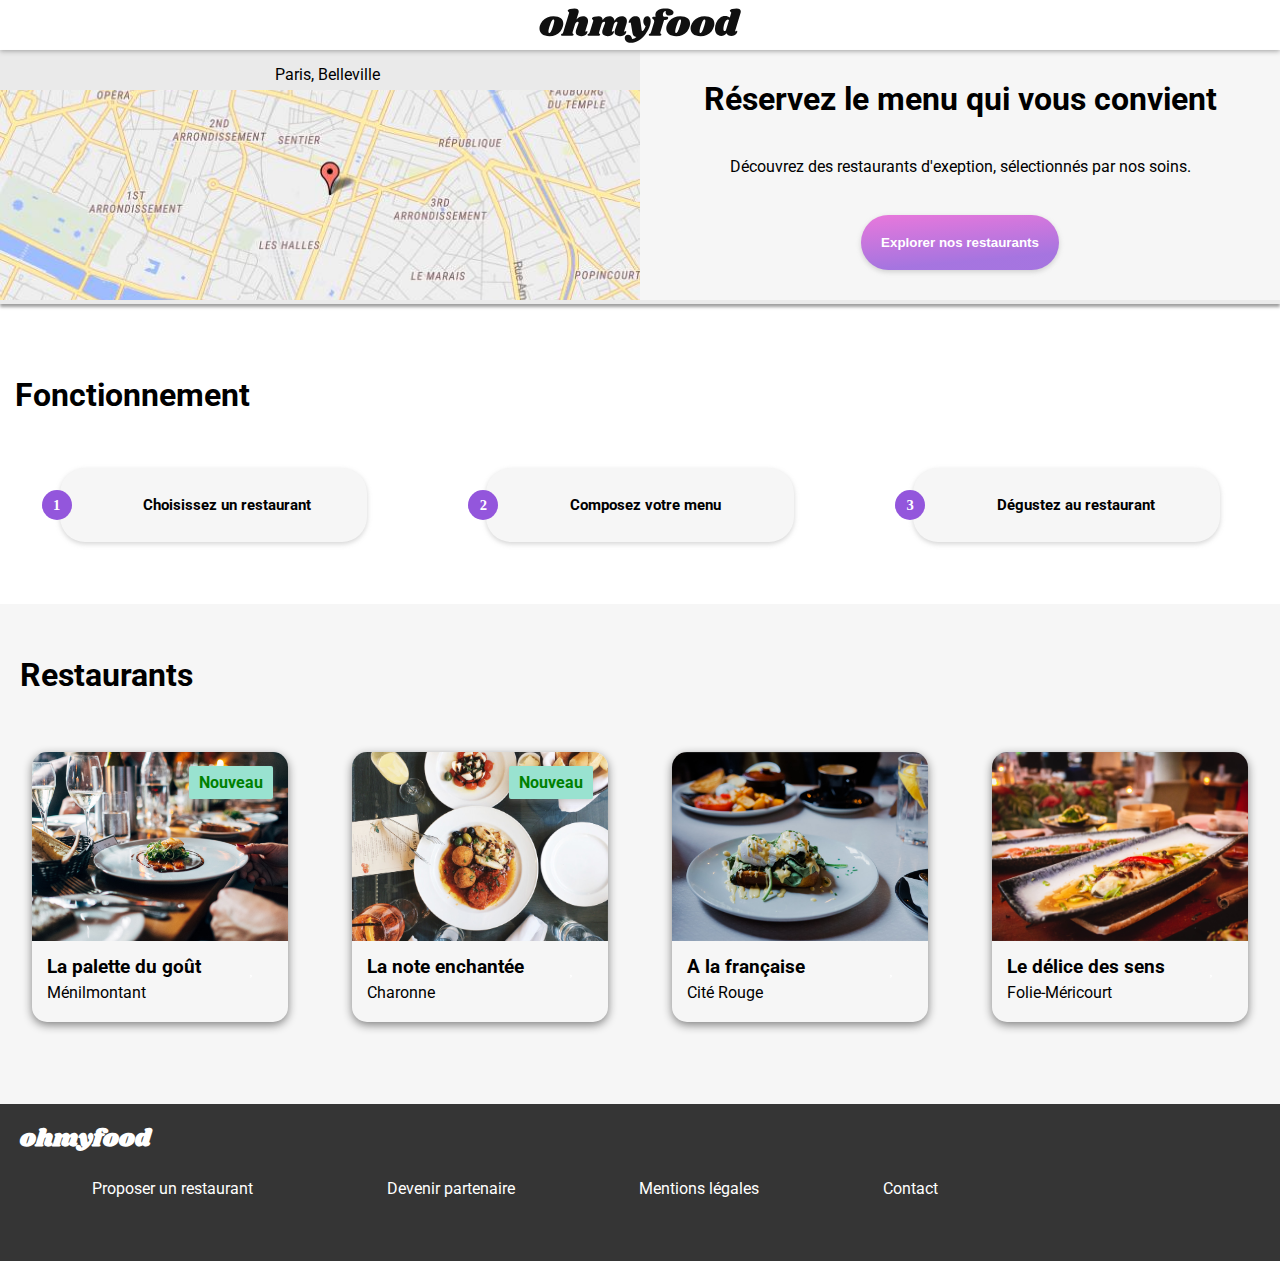
==== commit aca54044: "rendre toute la catre cliquable + l'icone coeur" ====
--- a/index.html
+++ b/index.html
@@ -15,10 +15,10 @@
 </head>
 <body>
     <i class="fas fa-spinner"></i>
-    <header>
+    <header class="home_load">
         <p><img src="images/logo/ohmyfood@2x.svg" alt="logo ohmyfood"></p>
     </header>
-    <section id="decouverte">
+    <section id="decouverte" class="home_load">
         <div class="map">
             <div class="map_title">
                 <i class="fas fa-map-marker-alt"></i>
@@ -34,11 +34,11 @@
             <button>Explorer nos restaurants</button>
         </div>   
     </section>
-    <section id="fonctionnement">
+    <section id="fonctionnement" class="home_load">
         <h1>Fonctionnement</h1>
         <ul class="menu_fonctionnement">
             <li>
-                <a href="">
+                <a href="#">
                     <div class="btn-fc">
                         <span>1</span><i class="fas fa-mobile-alt"></i>
                         <p>Choisissez un restaurant</p>
@@ -46,7 +46,7 @@
                 </a>
             </li>
             <li>
-                <a href="">
+                <a href="#">
                     <div class="btn-fc">
                         <span>2</span><i class="fas fa-list-ul"></i>
                         <p>Composez votre menu</p>
@@ -54,7 +54,7 @@
                 </a>
             </li>
             <li>
-                <a href="">
+                <a href="#">
                     <div class="btn-fc">
                         <span>3</span><i class="fas fa-store"></i>
                         <p>Dégustez au restaurant</p>
@@ -63,104 +63,104 @@
             </li>
         </ul>
     </section>
-    <section id="restaurant">
+    <section id="restaurant" class="home_load">
         <h1>Restaurants</h1>
         <ul class="menu_restaurant">
             <li>
-                <div class="card">
-                    <a href="menus/la-palette-du-gout.html">
+                <a href="menus/la-palette-du-gout.html">
+                    <div class="card">
                         <picture class="nouveau">
                             <source media="(max-width: 768px)" srcset="images/restaurants/small/jay-wennington-N_Y88TWmGwA-unsplash.jpg">
                             <img src="images/restaurants/medium/jay-wennington-N_Y88TWmGwA-unsplash.jpg" alt="">
                         </picture>
-                    </a>
-                    <div class="card_txt">
-                        <div class="card_txt_bloc">
-                            <h3>La palette du goût</h3>
-                            <p>Ménilmontant</p>
-                        </div>
-                        <div class="icon_container">
-                            <input type="checkbox" name="heart1" id="heart1" class="heart">
-                            <label for="heart1">
-                                <i class="far fa-heart"></i>
-                                <i class="fas fa-heart"></i>
-                            </label>
+                        <div class="card_txt">
+                            <div class="card_txt_bloc">
+                                <h3>La palette du goût</h3>
+                                <p>Ménilmontant</p>
+                            </div>
+                            <div class="icon_container">
+                                <input type="checkbox" name="heart1" id="heart1" class="heart">
+                                <label for="heart1">
+                                    <i class="far fa-heart"></i>
+                                    <i class="fas fa-heart"></i>
+                                </label>
+                            </div>
                         </div>
                     </div>
-                </div>
+                </a>
             </li>
             <li>
-                <div class="card">
-                    <a href="menus/la-note-enchantee.html">
+                <a href="menus/la-note-enchantee.html">
+                    <div class="card">
                         <picture class="nouveau">
                             <source media="(max-width: 768px)" srcset="images/restaurants/small/stil-u2Lp8tXIcjw-unsplash.jpg">
                             <img src="images/restaurants/medium/stil-u2Lp8tXIcjw-unsplash.jpg" alt="">
                         </picture>
-                    </a>
-                    <div class="card_txt">
-                        <div class="card_txt_bloc">
-                            <h3>La note enchantée</h3>
-                            <p>Charonne</p>
-                        </div>
-                        <div class="icon_container">
-                            <input type="checkbox" name="heart2" id="heart2" class="heart">
-                            <label for="heart2">
-                                <i class="far fa-heart"></i>
-                                <i class="fas fa-heart"></i>
-                            </label>
+                        <div class="card_txt">
+                            <div class="card_txt_bloc">
+                                <h3>La note enchantée</h3>
+                                <p>Charonne</p>
+                            </div>
+                            <div class="icon_container">
+                                <input type="checkbox" name="heart2" id="heart2" class="heart">
+                                <label for="heart2">
+                                    <i class="far fa-heart"></i>
+                                    <i class="fas fa-heart"></i>
+                                </label>
+                            </div>
                         </div>
                     </div>
-                </div>
+                </a>
             </li>
             <li>
-                <div class="card">
-                    <a href="menus/a-la-francaise.html">
+                <a href="menus/a-la-francaise.html">
+                    <div class="card">
                         <picture>
                             <source media="(max-width: 768px)" srcset="images/restaurants/small/toa-heftiba-DQKerTsQwi0-unsplash.jpg">
                             <img src="images/restaurants/medium/toa-heftiba-DQKerTsQwi0-unsplash.jpg" alt="">
                         </picture>
-                    </a>
-                    <div class="card_txt">
-                        <div class="card_txt_bloc">
-                            <h3>A la française</h3>
-                            <p>Cité Rouge</p>
-                        </div>
-                        <div class="icon_container">
-                            <input type="checkbox" name="heart3" id="heart3" class="heart">
-                            <label for="heart3">
-                                <i class="far fa-heart"></i>
-                                <i class="fas fa-heart"></i>
-                            </label>
+                        <div class="card_txt">
+                            <div class="card_txt_bloc">
+                                <h3>A la française</h3>
+                                <p>Cité Rouge</p>
+                            </div>
+                            <div class="icon_container">
+                                <input type="checkbox" name="heart3" id="heart3" class="heart">
+                                <label for="heart3">
+                                    <i class="far fa-heart"></i>
+                                    <i class="fas fa-heart"></i>
+                                </label>
+                            </div>
                         </div>
                     </div>
-                </div>
+                </a>
             </li>
             <li>
-                <div class="card">
-                    <a href="menus/le-delice-des-sens.html">
+                <a href="menus/le-delice-des-sens.html">
+                    <div class="card">
                         <picture>
                             <source media="(max-width: 768px)" srcset="images/restaurants/small/louis-hansel-shotsoflouis-qNBGVyOCY8Q-unsplash.jpg">
                             <img src="images/restaurants/medium/louis-hansel-shotsoflouis-qNBGVyOCY8Q-unsplash.jpg" alt="">
                         </picture>
-                    </a>
-                    <div class="card_txt">
-                        <div class="card_txt_bloc">
-                            <h3>Le délice des sens</h3>
-                            <p>Folie-Méricourt</p>
-                        </div>
-                        <div class="icon_container">
-                            <input type="checkbox" name="heart4" id="heart4" class="heart">
-                            <label for="heart4">
-                                <i class="far fa-heart"></i>
-                                <i class="fas fa-heart"></i>
-                            </label>
+                        <div class="card_txt">
+                            <div class="card_txt_bloc">
+                                <h3>Le délice des sens</h3>
+                                <p>Folie-Méricourt</p>
+                            </div>
+                            <div class="icon_container">
+                                <input type="checkbox" name="heart4" id="heart4" class="heart">
+                                <label for="heart4">
+                                    <i class="far fa-heart"></i>
+                                    <i class="fas fa-heart"></i>
+                                </label>
+                            </div>
                         </div>
                     </div>
-                </div>
+                </a>
             </li>
         </ul>
     </section>
-    <footer>
+    <footer class="home_load">
         <h2 class="logo">ohmyfood</h2>
         <ul>
             <li><a href=""><i class="fas fa-utensils"></i>Proposer un restaurant</a></li>
--- a/css/default.css
+++ b/css/default.css
@@ -1,6 +1,6 @@
-@import url("https://fonts.googleapis.com/css2?family=Roboto:wght@100&display=swap");
+@import url("https://fonts.googleapis.com/css2?family=Roboto:wght@100;300;400;500;700&display=swap");
 @import url("https://fonts.googleapis.com/css2?family=Shrikhand&display=swap");
-h1, h2, h3, .h3, h4, h5, h6, p, .p {
+h1, h2, h3, .h3, h4, h5, h6, p, .p, footer a {
   font-family: "Roboto", sans-serif;
 }
 
@@ -89,7 +89,8 @@
 
 header, section, footer,
 div.map, div.map_title, div.reservation,
-ul.menu_fonctionnement, ul.menu_restaurant, div.card, div.card_txt {
+ul.menu_fonctionnement, ul.menu_restaurant, div.card, div.card_txt,
+.choice_btn > .btn_txt {
   display: flex;
 }
 
@@ -123,11 +124,11 @@
 div.card a picture.nouveau:after {
   content: "Nouveau";
   position: absolute;
+  font-family: "Roboto", sans-serif;
   border-radius: 2px;
   padding: 7px 10px 7px 10px;
   top: 5%;
-  left: 68%;
-  height: 15px;
+  right: 15px;
   background-color: #99E2D0;
   color: green;
   font-weight: bold;
@@ -136,6 +137,9 @@
   padding: 15px;
   height: 30%;
   justify-content: space-between;
+}
+div.card div.card_txt .card_txt_bloc h3 {
+  padding-bottom: 5px;
 }
 
 /*+++++++++++++++++++++++++++++++++++ HOME section DECOUVERTE*/
@@ -166,10 +170,14 @@
   color: #9356DC;
 }
 ul.menu_fonctionnement div.btn-fc span {
-  margin-left: -35px;
+  display: inline-block;
+  width: 30px;
+  height: 30px;
+  line-height: 30px;
+  text-align: center;
+  margin-left: -40px;
   margin-right: 20px;
   color: white;
-  padding: 5px 7px 5px 7px;
   background-color: #9356DC;
 }
 
@@ -208,6 +216,7 @@
   width: fit-content;
   margin-left: 5%;
   font-size: small;
+  font-weight: 300;
 }
 section#menus form h2:after {
   position: absolute;
@@ -251,6 +260,7 @@
   box-shadow: 0px 0px 5px gray;
 }
 section#menus .choice_btn .btn_txt {
+  flex-direction: column;
   padding: 15px;
   width: 100%;
   transition: width 0.5s ease-in;
@@ -261,9 +271,13 @@
   align-items: baseline;
   white-space: nowrap;
 }
+section#menus .choice_btn .btn_txt span strong {
+  font-family: "Roboto", sans-serif;
+}
 section#menus .choice_btn .btn_txt .p, section#menus .choice_btn .btn_txt .h3 {
   white-space: nowrap;
   overflow: hidden;
+  text-overflow: ellipsis;
 }
 section#menus .choice_btn .btn_txt .h3 {
   font-size: 105%;
@@ -309,9 +323,9 @@
 }
 section#menus input[type=checkbox]:checked + label .btn_txt {
   width: 85%;
-}
-section#menus input[type=checkbox]:checked + label .btn_txt .p, section#menus input[type=checkbox]:checked + label .btn_txt .h3 {
-  text-overflow: ellipsis;
+  /*.p +.h3{
+      text-overflow: ellipsis;
+  }*/
 }
 section#menus input[type=checkbox]:checked + label span.checkmark {
   transform: rotate(0deg);
--- a/css/tablet_desktop.css
+++ b/css/tablet_desktop.css
@@ -1,330 +1,344 @@
+@import url("https://fonts.googleapis.com/css2?family=Roboto:wght@100;300;400;500;700&display=swap");
+@import url("https://fonts.googleapis.com/css2?family=Shrikhand&display=swap");
+h1, h2, h3, .h3, h4, h5, h6, p, .p, footer a {
+  font-family: "Roboto", sans-serif;
+}
+
+title, .logo {
+  font-family: "Shrikhand", cursive;
+}
+
+* {
+  box-sizing: border-box;
+  padding: 0;
+  margin: 0;
+}
+
+section#decouverte div.map .map_title {
+  justify-content: center;
+}
+
+section#decouverte div.reservation, section#decouverte div.map, div.card {
+  flex-direction: column;
+}
+
+section#decouverte div.reservation button {
+  background-image: linear-gradient(355deg, rgba(147, 86, 220, 0.8) 20%, #ff79da 100%, rgba(252, 174, 229, 0.5) 0%);
+}
+
+section#decouverte div.reservation button {
+  width: fit-content;
+  padding: 20px;
+  border-radius: 50px/50px;
+  border: none;
+  color: white;
+}
+
+ul.menu_fonctionnement div.btn-fc {
+  /*bouttons section fonctionnement -> page accueil */
+  background-color: #f6f6f6;
+  width: 80%;
+  padding: 22px;
+  border-radius: 25px;
+}
+
+ul.menu_fonctionnement div.btn-fc, section#decouverte div.reservation button, div.card a picture.nouveau:after {
+  /* boutons box shadow */
+  box-shadow: 0px 2px 5px rgba(150, 150, 150, 0.4);
+}
+
+ul.menu_fonctionnement div.btn-fc:hover {
+  /* boutons box shadow : hover */
+  box-shadow: 0px 3px 8px rgba(150, 150, 150, 0.5);
+}
+
+ul.menu_fonctionnement div.btn-fc span {
+  border-radius: 100%/100%;
+}
+
+div.card {
+  width: 100%;
+  height: 270px;
+  border-radius: 15px;
+  box-shadow: 0px 3px 10px gray;
+  overflow: hidden;
+}
+
+a {
+  text-decoration: none;
+  color: black;
+}
+
+li {
+  list-style: none;
+}
+
+img {
+  width: 100%;
+  height: 100%;
+}
+
+div.card picture > img,
+picture > img {
+  object-fit: cover;
+}
+
+header, section, footer {
+  width: 100%;
+}
+
+header, section, footer,
+div.map, div.map_title, div.reservation,
+ul.menu_fonctionnement, ul.menu_restaurant, div.card, div.card_txt,
+.choice_btn > .btn_txt {
+  display: flex;
+}
+
+/*+++++++++++++++++++++++++++++++++++ HEADER */
+header {
+  position: sticky;
+  height: 50px;
+  justify-content: center;
+  box-shadow: 0px 1px 5px #9e9e9e;
+}
+header a {
+  width: fit-content;
+  position: absolute;
+  left: 10px;
+  align-self: center;
+}
+header p {
+  width: 50%;
+}
+
+/*++++++++++++++++++++++++++++++++ cards design basis */
+div.card {
+  position: relative;
+}
+div.card a {
+  height: 70%;
+}
+div.card a picture {
+  height: 100%;
+}
+div.card a picture.nouveau:after {
+  content: "Nouveau";
+  position: absolute;
+  font-family: "Roboto", sans-serif;
+  border-radius: 2px;
+  padding: 7px 10px 7px 10px;
+  top: 5%;
+  right: 15px;
+  background-color: #99E2D0;
+  color: green;
+  font-weight: bold;
+}
+div.card div.card_txt {
+  padding: 15px;
+  height: 30%;
+  justify-content: space-between;
+}
+div.card div.card_txt .card_txt_bloc h3 {
+  padding-bottom: 5px;
+}
+
+/*+++++++++++++++++++++++++++++++++++ HOME section DECOUVERTE*/
+section#decouverte div.map .map_title {
+  height: 40px;
+  padding: 15px 0 15px 0;
+  background-color: #eaeaea;
+}
+section#decouverte div.map .map_title i {
+  margin-right: 15px;
+}
+section#decouverte div.reservation {
+  background-color: #f6f6f6;
+  height: 250px;
+  justify-content: space-between;
+  align-items: center;
+  text-align: center;
+  padding: 30px;
+}
+/*+++++++++++++++++++++++++++++++++ HOME section Fonctionnement */
+ul.menu_fonctionnement div.btn-fc {
+  transition: background-color 0.5s ease, box-shadow 0.5s ease;
+}
+ul.menu_fonctionnement div.btn-fc:hover {
+  background-color: rgba(147, 86, 220, 0.2);
+}
+ul.menu_fonctionnement div.btn-fc:hover i {
+  color: #9356DC;
+}
+ul.menu_fonctionnement div.btn-fc span {
+  display: inline-block;
+  width: 30px;
+  height: 30px;
+  line-height: 30px;
+  text-align: center;
+  margin-left: -40px;
+  margin-right: 20px;
+  color: white;
+  background-color: #9356DC;
+}
+
+/*+++++++++++++++++++++++++++++++++++ PAGES des MENUS */
+section#restaurant_picture figure {
+  position: relative;
+  width: 100%;
+}
+section#restaurant_picture figure figcaption {
+  display: flex;
+  justify-content: center;
+  align-items: baseline;
+  position: absolute;
+  bottom: -2px;
+  padding-top: 15px;
+  padding-bottom: 15px;
+  width: 100%;
+  border-radius: 25px 25px 0px 0px;
+  background-color: #f6f6f6;
+}
+section#restaurant_picture figure figcaption h1 {
+  margin-right: 20px;
+}
+
+/*++++++++++++++++++++++++++++++++ Design section des MENUS */
+section#menus {
+  background-color: #f6f6f6;
+  /*+++++++++++++++++++++++ definition du bouton label */
+  /*+++++++++++++++++++++++++++++++++++ fonctionnement du input */
+}
+section#menus form {
+  width: 100%;
+}
+section#menus form h2 {
+  position: relative;
+  width: fit-content;
+  margin-left: 5%;
+  font-size: small;
+  font-weight: 300;
+}
+section#menus form h2:after {
+  position: absolute;
+  content: "";
+  border-bottom: 2px solid #99E2D0;
+  left: 0;
+  bottom: -5px;
+}
+section#menus form > div {
+  display: flex;
+  flex-direction: column;
+  align-items: center;
+}
+section#menus form > div h2, section#menus form > div .choice_btn {
+  margin-bottom: 10px;
+  margin-top: 10px;
+}
+section#menus form > div .choice_btn {
+  height: 70px;
+}
+section#menus form div.plats, section#menus form div.entrees, section#menus form div.desserts {
+  height: fit-content;
+  margin-top: 20px;
+  margin-bottom: 20px;
+}
+section#menus form div.submit {
+  height: 100px;
+}
+section#menus form div.submit input[type=submit] {
+  font-weight: bold;
+  font-size: 105%;
+}
+section#menus .choice_btn {
+  display: flex;
+  justify-content: space-between;
+  background-color: white;
+  border-radius: 15px;
+  cursor: pointer;
+  overflow: hidden;
+  width: 90%;
+  box-shadow: 0px 0px 5px gray;
+}
+section#menus .choice_btn .btn_txt {
+  flex-direction: column;
+  padding: 15px;
+  width: 100%;
+  transition: width 0.5s ease-in;
+}
+section#menus .choice_btn .btn_txt > span:nth-child(2) {
+  display: flex;
+  justify-content: space-between;
+  align-items: baseline;
+  white-space: nowrap;
+}
+section#menus .choice_btn .btn_txt span strong {
+  font-family: "Roboto", sans-serif;
+}
+section#menus .choice_btn .btn_txt .p, section#menus .choice_btn .btn_txt .h3 {
+  white-space: nowrap;
+  overflow: hidden;
+  text-overflow: ellipsis;
+}
+section#menus .choice_btn .btn_txt .h3 {
+  font-size: 105%;
+  font-weight: bold;
+}
+section#menus .choice_btn .btn_txt .p {
+  font-size: 85%;
+}
+section#menus .choice_btn .checkbox {
+  position: relative;
+  left: 60px;
+  display: flex;
+  justify-content: center;
+  align-items: center;
+  width: 0%;
+  background-color: #99E2D0;
+  transition: left 0.3s ease-in, width 0.5s ease-in;
+  /*++++++++++++++++++++++++ desing et comportement de la virgule de validation */
+}
+section#menus .choice_btn .checkbox span.checkmark {
+  border-radius: 20px;
+  width: 25px;
+  height: 25px;
+  transform: rotate(360deg);
+  background-color: white;
+  transition: transform 0.8s ease-out;
+}
+section#menus .choice_btn .checkbox span.checkmark::after {
+  content: "";
+  position: absolute;
+  margin-left: 25.7%;
+  margin-top: 5.5%;
+  width: 8px;
+  height: 13px;
+  border: solid #99E2D0;
+  border-width: 0 2px 2px 0;
+  transform: rotate(45deg);
+  opacity: 0;
+  transition: opacity 2s ease;
+}
+section#menus input[type=checkbox] {
+  display: none;
+}
+section#menus input[type=checkbox]:checked + label .btn_txt {
+  width: 85%;
+  /*.p +.h3{
+      text-overflow: ellipsis;
+  }*/
+}
+section#menus input[type=checkbox]:checked + label span.checkmark {
+  transform: rotate(0deg);
+}
+section#menus input[type=checkbox]:checked + label span.checkmark:after {
+  opacity: 1;
+}
+section#menus input[type=checkbox]:checked + label .checkbox {
+  left: 0px;
+  width: 15%;
+}
+
 @media screen and (min-width: 601px) {
-  @import url("https://fonts.googleapis.com/css2?family=Roboto:wght@100&display=swap");
-  @import url("https://fonts.googleapis.com/css2?family=Shrikhand&display=swap");
-  h1, h2, h3, .h3, h4, h5, h6, p, .p {
-    font-family: "Roboto", sans-serif;
-  }
-
-  title, .logo {
-    font-family: "Shrikhand", cursive;
-  }
-
-  * {
-    box-sizing: border-box;
-    padding: 0;
-    margin: 0;
-  }
-
-  section#decouverte div.map .map_title {
-    justify-content: center;
-  }
-
-  footer, section#restaurant, section#fonctionnement, section#decouverte div.reservation, section#decouverte div.map, div.card {
-    flex-direction: column;
-  }
-
-  section#decouverte div.reservation button {
-    background-image: linear-gradient(355deg, rgba(147, 86, 220, 0.8) 20%, #ff79da 100%, rgba(252, 174, 229, 0.5) 0%);
-  }
-
-  section#decouverte div.reservation button {
-    width: fit-content;
-    padding: 20px;
-    border-radius: 50px/50px;
-    border: none;
-    color: white;
-  }
-
-  ul.menu_fonctionnement div.btn-fc {
-    /*bouttons section fonctionnement -> page accueil */
-    background-color: #f6f6f6;
-    width: 80%;
-    padding: 22px;
-    border-radius: 25px;
-  }
-
-  ul.menu_fonctionnement div.btn-fc, section#decouverte div.reservation button, div.card a picture.nouveau:after {
-    /* boutons box shadow */
-    box-shadow: 0px 2px 5px rgba(150, 150, 150, 0.4);
-  }
-
-  ul.menu_fonctionnement div.btn-fc:hover {
-    /* boutons box shadow : hover */
-    box-shadow: 0px 3px 8px rgba(150, 150, 150, 0.5);
-  }
-
-  ul.menu_fonctionnement div.btn-fc span {
-    border-radius: 100%/100%;
-  }
-
-  div.card {
-    width: 100%;
-    height: 270px;
-    border-radius: 15px;
-    box-shadow: 0px 3px 10px gray;
-    overflow: hidden;
-  }
-
-  a {
-    text-decoration: none;
-    color: black;
-  }
-
-  li {
-    list-style: none;
-  }
-
-  img {
-    width: 100%;
-    height: 100%;
-  }
-
-  div.card picture > img,
-picture > img {
-    object-fit: cover;
-  }
-
-  header, section, footer {
-    width: 100%;
-  }
-
-  header, section, footer,
-div.map, div.map_title, div.reservation,
-ul.menu_fonctionnement, ul.menu_restaurant, div.card, div.card_txt {
-    display: flex;
-  }
-
-  /*+++++++++++++++++++++++++++++++++++ HEADER */
-  header {
-    position: sticky;
-    height: 50px;
-    justify-content: center;
-    box-shadow: 0px 1px 5px #9e9e9e;
-  }
-  header a {
-    width: fit-content;
-    position: absolute;
-    left: 10px;
-    align-self: center;
-  }
-  header p {
-    width: 50%;
-  }
-
-  /*++++++++++++++++++++++++++++++++ cards design basis */
-  div.card {
-    position: relative;
-  }
-  div.card a {
-    height: 70%;
-  }
-  div.card a picture {
-    height: 100%;
-  }
-  div.card a picture.nouveau:after {
-    content: "Nouveau";
-    position: absolute;
-    border-radius: 2px;
-    padding: 7px 10px 7px 10px;
-    top: 5%;
-    left: 68%;
-    height: 15px;
-    background-color: #99E2D0;
-    color: green;
-    font-weight: bold;
-  }
-  div.card div.card_txt {
-    padding: 15px;
-    height: 30%;
-    justify-content: space-between;
-  }
-
-  /*+++++++++++++++++++++++++++++++++++ HOME section DECOUVERTE*/
-  section#decouverte div.map .map_title {
-    height: 40px;
-    padding: 15px 0 15px 0;
-    background-color: #eaeaea;
-  }
-  section#decouverte div.map .map_title i {
-    margin-right: 15px;
-  }
-  section#decouverte div.reservation {
-    background-color: #f6f6f6;
-    height: 250px;
-    justify-content: space-between;
-    align-items: center;
-    text-align: center;
-    padding: 30px;
-  }
-  /*+++++++++++++++++++++++++++++++++ HOME section Fonctionnement */
-  ul.menu_fonctionnement div.btn-fc {
-    transition: background-color 0.5s ease, box-shadow 0.5s ease;
-  }
-  ul.menu_fonctionnement div.btn-fc:hover {
-    background-color: rgba(147, 86, 220, 0.2);
-  }
-  ul.menu_fonctionnement div.btn-fc:hover i {
-    color: #9356DC;
-  }
-  ul.menu_fonctionnement div.btn-fc span {
-    margin-left: -35px;
-    margin-right: 20px;
-    color: white;
-    padding: 5px 7px 5px 7px;
-    background-color: #9356DC;
-  }
-
-  /*+++++++++++++++++++++++++++++++++++ PAGES des MENUS */
-  section#restaurant_picture figure {
-    position: relative;
-    width: 100%;
-  }
-  section#restaurant_picture figure figcaption {
-    display: flex;
-    justify-content: center;
-    align-items: baseline;
-    position: absolute;
-    bottom: -2px;
-    padding-top: 15px;
-    padding-bottom: 15px;
-    width: 100%;
-    border-radius: 25px 25px 0px 0px;
-    background-color: #f6f6f6;
-  }
-  section#restaurant_picture figure figcaption h1 {
-    margin-right: 20px;
-  }
-
-  /*++++++++++++++++++++++++++++++++ Design section des MENUS */
-  section#menus {
-    background-color: #f6f6f6;
-    /*+++++++++++++++++++++++ definition du bouton label */
-    /*+++++++++++++++++++++++++++++++++++ fonctionnement du input */
-  }
-  section#menus form {
-    width: 100%;
-  }
-  section#menus form h2 {
-    position: relative;
-    width: fit-content;
-    margin-left: 5%;
-    font-size: small;
-  }
-  section#menus form h2:after {
-    position: absolute;
-    content: "";
-    border-bottom: 2px solid #99E2D0;
-    left: 0;
-    bottom: -5px;
-  }
-  section#menus form > div {
-    display: flex;
-    flex-direction: column;
-    align-items: center;
-  }
-  section#menus form > div h2, section#menus form > div .choice_btn {
-    margin-bottom: 10px;
-    margin-top: 10px;
-  }
-  section#menus form > div .choice_btn {
-    height: 70px;
-  }
-  section#menus form div.plats, section#menus form div.entrees, section#menus form div.desserts {
-    height: fit-content;
-    margin-top: 20px;
-    margin-bottom: 20px;
-  }
-  section#menus form div.submit {
-    height: 100px;
-  }
-  section#menus form div.submit input[type=submit] {
-    font-weight: bold;
-    font-size: 105%;
-  }
-  section#menus .choice_btn {
-    display: flex;
-    justify-content: space-between;
-    background-color: white;
-    border-radius: 15px;
-    cursor: pointer;
-    overflow: hidden;
-    width: 90%;
-    box-shadow: 0px 0px 5px gray;
-  }
-  section#menus .choice_btn .btn_txt {
-    padding: 15px;
-    width: 100%;
-    transition: width 0.5s ease-in;
-  }
-  section#menus .choice_btn .btn_txt > span:nth-child(2) {
-    display: flex;
-    justify-content: space-between;
-    align-items: baseline;
-    white-space: nowrap;
-  }
-  section#menus .choice_btn .btn_txt .p, section#menus .choice_btn .btn_txt .h3 {
-    white-space: nowrap;
-    overflow: hidden;
-  }
-  section#menus .choice_btn .btn_txt .h3 {
-    font-size: 105%;
-    font-weight: bold;
-  }
-  section#menus .choice_btn .btn_txt .p {
-    font-size: 85%;
-  }
-  section#menus .choice_btn .checkbox {
-    position: relative;
-    left: 60px;
-    display: flex;
-    justify-content: center;
-    align-items: center;
-    width: 0%;
-    background-color: #99E2D0;
-    transition: left 0.3s ease-in, width 0.5s ease-in;
-    /*++++++++++++++++++++++++ desing et comportement de la virgule de validation */
-  }
-  section#menus .choice_btn .checkbox span.checkmark {
-    border-radius: 20px;
-    width: 25px;
-    height: 25px;
-    transform: rotate(360deg);
-    background-color: white;
-    transition: transform 0.8s ease-out;
-  }
-  section#menus .choice_btn .checkbox span.checkmark::after {
-    content: "";
-    position: absolute;
-    margin-left: 25.7%;
-    margin-top: 5.5%;
-    width: 8px;
-    height: 13px;
-    border: solid #99E2D0;
-    border-width: 0 2px 2px 0;
-    transform: rotate(45deg);
-    opacity: 0;
-    transition: opacity 2s ease;
-  }
-  section#menus input[type=checkbox] {
-    display: none;
-  }
-  section#menus input[type=checkbox]:checked + label .btn_txt {
-    width: 85%;
-  }
-  section#menus input[type=checkbox]:checked + label .btn_txt .p, section#menus input[type=checkbox]:checked + label .btn_txt .h3 {
-    text-overflow: ellipsis;
-  }
-  section#menus input[type=checkbox]:checked + label span.checkmark {
-    transform: rotate(0deg);
-  }
-  section#menus input[type=checkbox]:checked + label span.checkmark:after {
-    opacity: 1;
-  }
-  section#menus input[type=checkbox]:checked + label .checkbox {
-    left: 0px;
-    width: 15%;
-  }
-
   header {
     align-items: center;
   }
@@ -355,6 +369,7 @@
     height: 300px;
     padding-top: 50px;
     padding-bottom: 40px;
+    flex-direction: column;
     justify-content: space-around;
   }
   section#fonctionnement h1 {
@@ -379,6 +394,7 @@
   }
 
   section#restaurant {
+    flex-direction: column;
     justify-content: space-around;
     flex-wrap: wrap;
     background-color: #f6f6f6;
@@ -407,6 +423,7 @@
 
   /*++++++++++++++++++++++++++++++++++ FOOTER */
   footer {
+    flex-direction: column;
     background-color: #353535;
     padding: 20px;
   }
--- a/css/tablet.css
+++ b/css/tablet.css
@@ -1,334 +1,348 @@
+@import url("https://fonts.googleapis.com/css2?family=Roboto:wght@100;300;400;500;700&display=swap");
+@import url("https://fonts.googleapis.com/css2?family=Shrikhand&display=swap");
+h1, h2, h3, .h3, h4, h5, h6, p, .p, footer a {
+  font-family: "Roboto", sans-serif;
+}
+
+title, .logo {
+  font-family: "Shrikhand", cursive;
+}
+
+* {
+  box-sizing: border-box;
+  padding: 0;
+  margin: 0;
+}
+
+section#decouverte div.map .map_title {
+  justify-content: center;
+}
+
+section#decouverte div.reservation, section#decouverte div.map, div.card {
+  flex-direction: column;
+}
+
+section#decouverte div.reservation button {
+  background-image: linear-gradient(355deg, rgba(147, 86, 220, 0.8) 20%, #ff79da 100%, rgba(252, 174, 229, 0.5) 0%);
+}
+
+section#decouverte div.reservation button {
+  width: fit-content;
+  padding: 20px;
+  border-radius: 50px/50px;
+  border: none;
+  color: white;
+}
+
+ul.menu_fonctionnement div.btn-fc {
+  /*bouttons section fonctionnement -> page accueil */
+  background-color: #f6f6f6;
+  width: 80%;
+  padding: 22px;
+  border-radius: 25px;
+}
+
+ul.menu_fonctionnement div.btn-fc, section#decouverte div.reservation button, div.card a picture.nouveau:after {
+  /* boutons box shadow */
+  box-shadow: 0px 2px 5px rgba(150, 150, 150, 0.4);
+}
+
+ul.menu_fonctionnement div.btn-fc:hover {
+  /* boutons box shadow : hover */
+  box-shadow: 0px 3px 8px rgba(150, 150, 150, 0.5);
+}
+
+ul.menu_fonctionnement div.btn-fc span {
+  border-radius: 100%/100%;
+}
+
+div.card {
+  width: 100%;
+  height: 270px;
+  border-radius: 15px;
+  box-shadow: 0px 3px 10px gray;
+  overflow: hidden;
+}
+
+a {
+  text-decoration: none;
+  color: black;
+}
+
+li {
+  list-style: none;
+}
+
+img {
+  width: 100%;
+  height: 100%;
+}
+
+div.card picture > img,
+picture > img {
+  object-fit: cover;
+}
+
+header, section, footer {
+  width: 100%;
+}
+
+header, section, footer,
+div.map, div.map_title, div.reservation,
+ul.menu_fonctionnement, ul.menu_restaurant, div.card, div.card_txt,
+.choice_btn > .btn_txt {
+  display: flex;
+}
+
+/*+++++++++++++++++++++++++++++++++++ HEADER */
+header {
+  position: sticky;
+  height: 50px;
+  justify-content: center;
+  box-shadow: 0px 1px 5px #9e9e9e;
+}
+header a {
+  width: fit-content;
+  position: absolute;
+  left: 10px;
+  align-self: center;
+}
+header p {
+  width: 50%;
+}
+
+/*++++++++++++++++++++++++++++++++ cards design basis */
+div.card {
+  position: relative;
+}
+div.card a {
+  height: 70%;
+}
+div.card a picture {
+  height: 100%;
+}
+div.card a picture.nouveau:after {
+  content: "Nouveau";
+  position: absolute;
+  font-family: "Roboto", sans-serif;
+  border-radius: 2px;
+  padding: 7px 10px 7px 10px;
+  top: 5%;
+  right: 15px;
+  background-color: #99E2D0;
+  color: green;
+  font-weight: bold;
+}
+div.card div.card_txt {
+  padding: 15px;
+  height: 30%;
+  justify-content: space-between;
+}
+div.card div.card_txt .card_txt_bloc h3 {
+  padding-bottom: 5px;
+}
+
+/*+++++++++++++++++++++++++++++++++++ HOME section DECOUVERTE*/
+section#decouverte div.map .map_title {
+  height: 40px;
+  padding: 15px 0 15px 0;
+  background-color: #eaeaea;
+}
+section#decouverte div.map .map_title i {
+  margin-right: 15px;
+}
+section#decouverte div.reservation {
+  background-color: #f6f6f6;
+  height: 250px;
+  justify-content: space-between;
+  align-items: center;
+  text-align: center;
+  padding: 30px;
+}
+/*+++++++++++++++++++++++++++++++++ HOME section Fonctionnement */
+ul.menu_fonctionnement div.btn-fc {
+  transition: background-color 0.5s ease, box-shadow 0.5s ease;
+}
+ul.menu_fonctionnement div.btn-fc:hover {
+  background-color: rgba(147, 86, 220, 0.2);
+}
+ul.menu_fonctionnement div.btn-fc:hover i {
+  color: #9356DC;
+}
+ul.menu_fonctionnement div.btn-fc span {
+  display: inline-block;
+  width: 30px;
+  height: 30px;
+  line-height: 30px;
+  text-align: center;
+  margin-left: -40px;
+  margin-right: 20px;
+  color: white;
+  background-color: #9356DC;
+}
+
+/*+++++++++++++++++++++++++++++++++++ PAGES des MENUS */
+section#restaurant_picture figure {
+  position: relative;
+  width: 100%;
+}
+section#restaurant_picture figure figcaption {
+  display: flex;
+  justify-content: center;
+  align-items: baseline;
+  position: absolute;
+  bottom: -2px;
+  padding-top: 15px;
+  padding-bottom: 15px;
+  width: 100%;
+  border-radius: 25px 25px 0px 0px;
+  background-color: #f6f6f6;
+}
+section#restaurant_picture figure figcaption h1 {
+  margin-right: 20px;
+}
+
+/*++++++++++++++++++++++++++++++++ Design section des MENUS */
+section#menus {
+  background-color: #f6f6f6;
+  /*+++++++++++++++++++++++ definition du bouton label */
+  /*+++++++++++++++++++++++++++++++++++ fonctionnement du input */
+}
+section#menus form {
+  width: 100%;
+}
+section#menus form h2 {
+  position: relative;
+  width: fit-content;
+  margin-left: 5%;
+  font-size: small;
+  font-weight: 300;
+}
+section#menus form h2:after {
+  position: absolute;
+  content: "";
+  border-bottom: 2px solid #99E2D0;
+  left: 0;
+  bottom: -5px;
+}
+section#menus form > div {
+  display: flex;
+  flex-direction: column;
+  align-items: center;
+}
+section#menus form > div h2, section#menus form > div .choice_btn {
+  margin-bottom: 10px;
+  margin-top: 10px;
+}
+section#menus form > div .choice_btn {
+  height: 70px;
+}
+section#menus form div.plats, section#menus form div.entrees, section#menus form div.desserts {
+  height: fit-content;
+  margin-top: 20px;
+  margin-bottom: 20px;
+}
+section#menus form div.submit {
+  height: 100px;
+}
+section#menus form div.submit input[type=submit] {
+  font-weight: bold;
+  font-size: 105%;
+}
+section#menus .choice_btn {
+  display: flex;
+  justify-content: space-between;
+  background-color: white;
+  border-radius: 15px;
+  cursor: pointer;
+  overflow: hidden;
+  width: 90%;
+  box-shadow: 0px 0px 5px gray;
+}
+section#menus .choice_btn .btn_txt {
+  flex-direction: column;
+  padding: 15px;
+  width: 100%;
+  transition: width 0.5s ease-in;
+}
+section#menus .choice_btn .btn_txt > span:nth-child(2) {
+  display: flex;
+  justify-content: space-between;
+  align-items: baseline;
+  white-space: nowrap;
+}
+section#menus .choice_btn .btn_txt span strong {
+  font-family: "Roboto", sans-serif;
+}
+section#menus .choice_btn .btn_txt .p, section#menus .choice_btn .btn_txt .h3 {
+  white-space: nowrap;
+  overflow: hidden;
+  text-overflow: ellipsis;
+}
+section#menus .choice_btn .btn_txt .h3 {
+  font-size: 105%;
+  font-weight: bold;
+}
+section#menus .choice_btn .btn_txt .p {
+  font-size: 85%;
+}
+section#menus .choice_btn .checkbox {
+  position: relative;
+  left: 60px;
+  display: flex;
+  justify-content: center;
+  align-items: center;
+  width: 0%;
+  background-color: #99E2D0;
+  transition: left 0.3s ease-in, width 0.5s ease-in;
+  /*++++++++++++++++++++++++ desing et comportement de la virgule de validation */
+}
+section#menus .choice_btn .checkbox span.checkmark {
+  border-radius: 20px;
+  width: 25px;
+  height: 25px;
+  transform: rotate(360deg);
+  background-color: white;
+  transition: transform 0.8s ease-out;
+}
+section#menus .choice_btn .checkbox span.checkmark::after {
+  content: "";
+  position: absolute;
+  margin-left: 25.7%;
+  margin-top: 5.5%;
+  width: 8px;
+  height: 13px;
+  border: solid #99E2D0;
+  border-width: 0 2px 2px 0;
+  transform: rotate(45deg);
+  opacity: 0;
+  transition: opacity 2s ease;
+}
+section#menus input[type=checkbox] {
+  display: none;
+}
+section#menus input[type=checkbox]:checked + label .btn_txt {
+  width: 85%;
+  /*.p +.h3{
+      text-overflow: ellipsis;
+  }*/
+}
+section#menus input[type=checkbox]:checked + label span.checkmark {
+  transform: rotate(0deg);
+}
+section#menus input[type=checkbox]:checked + label span.checkmark:after {
+  opacity: 1;
+}
+section#menus input[type=checkbox]:checked + label .checkbox {
+  left: 0px;
+  width: 15%;
+}
+
 @media screen and (min-width: 601px) and (max-width: 991px) {
-  @import url("https://fonts.googleapis.com/css2?family=Roboto:wght@100&display=swap");
-  @import url("https://fonts.googleapis.com/css2?family=Shrikhand&display=swap");
-  h1, h2, h3, .h3, h4, h5, h6, p, .p {
-    font-family: "Roboto", sans-serif;
-  }
-
-  title, .logo {
-    font-family: "Shrikhand", cursive;
-  }
-
-  * {
-    box-sizing: border-box;
-    padding: 0;
-    margin: 0;
-  }
-
-  section#decouverte div.map .map_title {
-    justify-content: center;
-  }
-
-  section#decouverte div.reservation, section#decouverte div.map, div.card {
-    flex-direction: column;
-  }
-
-  section#decouverte div.reservation button {
-    background-image: linear-gradient(355deg, rgba(147, 86, 220, 0.8) 20%, #ff79da 100%, rgba(252, 174, 229, 0.5) 0%);
-  }
-
-  section#decouverte div.reservation button {
-    width: fit-content;
-    padding: 20px;
-    border-radius: 50px/50px;
-    border: none;
-    color: white;
-  }
-
-  ul.menu_fonctionnement div.btn-fc {
-    /*bouttons section fonctionnement -> page accueil */
-    background-color: #f6f6f6;
-    width: 80%;
-    padding: 22px;
-    border-radius: 25px;
-  }
-
-  ul.menu_fonctionnement div.btn-fc, section#decouverte div.reservation button, div.card a picture.nouveau:after {
-    /* boutons box shadow */
-    box-shadow: 0px 2px 5px rgba(150, 150, 150, 0.4);
-  }
-
-  ul.menu_fonctionnement div.btn-fc:hover {
-    /* boutons box shadow : hover */
-    box-shadow: 0px 3px 8px rgba(150, 150, 150, 0.5);
-  }
-
-  ul.menu_fonctionnement div.btn-fc span {
-    border-radius: 100%/100%;
-  }
-
-  div.card {
-    width: 100%;
-    height: 270px;
-    border-radius: 15px;
-    box-shadow: 0px 3px 10px gray;
-    overflow: hidden;
-  }
-
-  a {
-    text-decoration: none;
-    color: black;
-  }
-
-  li {
-    list-style: none;
-  }
-
-  img {
-    width: 100%;
-    height: 100%;
-  }
-
-  div.card picture > img,
-picture > img {
-    object-fit: cover;
-  }
-
-  header, section, footer {
-    width: 100%;
-  }
-
-  header, section, footer,
-div.map, div.map_title, div.reservation,
-ul.menu_fonctionnement, ul.menu_restaurant, div.card, div.card_txt {
-    display: flex;
-  }
-
-  /*+++++++++++++++++++++++++++++++++++ HEADER */
-  header {
-    position: sticky;
-    height: 50px;
-    justify-content: center;
-    box-shadow: 0px 1px 5px #9e9e9e;
-  }
-  header a {
-    width: fit-content;
-    position: absolute;
-    left: 10px;
-    align-self: center;
-  }
-  header p {
-    width: 50%;
-  }
-
-  /*++++++++++++++++++++++++++++++++ cards design basis */
-  div.card {
-    position: relative;
-  }
-  div.card a {
-    height: 70%;
-  }
-  div.card a picture {
-    height: 100%;
-  }
-  div.card a picture.nouveau:after {
-    content: "Nouveau";
-    position: absolute;
-    border-radius: 2px;
-    padding: 7px 10px 7px 10px;
-    top: 5%;
-    left: 68%;
-    height: 15px;
-    background-color: #99E2D0;
-    color: green;
-    font-weight: bold;
-  }
-  div.card div.card_txt {
-    padding: 15px;
-    height: 30%;
-    justify-content: space-between;
-  }
-
-  /*+++++++++++++++++++++++++++++++++++ HOME section DECOUVERTE*/
-  section#decouverte div.map .map_title {
-    height: 40px;
-    padding: 15px 0 15px 0;
-    background-color: #eaeaea;
-  }
-  section#decouverte div.map .map_title i {
-    margin-right: 15px;
-  }
-  section#decouverte div.reservation {
-    background-color: #f6f6f6;
-    height: 250px;
-    justify-content: space-between;
-    align-items: center;
-    text-align: center;
-    padding: 30px;
-  }
-  /*+++++++++++++++++++++++++++++++++ HOME section Fonctionnement */
-  ul.menu_fonctionnement div.btn-fc {
-    transition: background-color 0.5s ease, box-shadow 0.5s ease;
-  }
-  ul.menu_fonctionnement div.btn-fc:hover {
-    background-color: rgba(147, 86, 220, 0.2);
-  }
-  ul.menu_fonctionnement div.btn-fc:hover i {
-    color: #9356DC;
-  }
-  ul.menu_fonctionnement div.btn-fc span {
-    margin-left: -35px;
-    margin-right: 20px;
-    color: white;
-    padding: 5px 7px 5px 7px;
-    background-color: #9356DC;
-  }
-
-  /*+++++++++++++++++++++++++++++++++++ PAGES des MENUS */
-  section#restaurant_picture figure {
-    position: relative;
-    width: 100%;
-  }
-  section#restaurant_picture figure figcaption {
-    display: flex;
-    justify-content: center;
-    align-items: baseline;
-    position: absolute;
-    bottom: -2px;
-    padding-top: 15px;
-    padding-bottom: 15px;
-    width: 100%;
-    border-radius: 25px 25px 0px 0px;
-    background-color: #f6f6f6;
-  }
-  section#restaurant_picture figure figcaption h1 {
-    margin-right: 20px;
-  }
-
-  /*++++++++++++++++++++++++++++++++ Design section des MENUS */
-  section#menus {
-    background-color: #f6f6f6;
-    /*+++++++++++++++++++++++ definition du bouton label */
-    /*+++++++++++++++++++++++++++++++++++ fonctionnement du input */
-  }
-  section#menus form {
-    width: 100%;
-  }
-  section#menus form h2 {
-    position: relative;
-    width: fit-content;
-    margin-left: 5%;
-    font-size: small;
-  }
-  section#menus form h2:after {
-    position: absolute;
-    content: "";
-    border-bottom: 2px solid #99E2D0;
-    left: 0;
-    bottom: -5px;
-  }
-  section#menus form > div {
-    display: flex;
-    flex-direction: column;
-    align-items: center;
-  }
-  section#menus form > div h2, section#menus form > div .choice_btn {
-    margin-bottom: 10px;
-    margin-top: 10px;
-  }
-  section#menus form > div .choice_btn {
-    height: 70px;
-  }
-  section#menus form div.plats, section#menus form div.entrees, section#menus form div.desserts {
-    height: fit-content;
-    margin-top: 20px;
-    margin-bottom: 20px;
-  }
-  section#menus form div.submit {
-    height: 100px;
-  }
-  section#menus form div.submit input[type=submit] {
-    font-weight: bold;
-    font-size: 105%;
-  }
-  section#menus .choice_btn {
-    display: flex;
-    justify-content: space-between;
-    background-color: white;
-    border-radius: 15px;
-    cursor: pointer;
-    overflow: hidden;
-    width: 90%;
-    box-shadow: 0px 0px 5px gray;
-  }
-  section#menus .choice_btn .btn_txt {
-    padding: 15px;
-    width: 100%;
-    transition: width 0.5s ease-in;
-  }
-  section#menus .choice_btn .btn_txt > span:nth-child(2) {
-    display: flex;
-    justify-content: space-between;
-    align-items: baseline;
-    white-space: nowrap;
-  }
-  section#menus .choice_btn .btn_txt .p, section#menus .choice_btn .btn_txt .h3 {
-    white-space: nowrap;
-    overflow: hidden;
-  }
-  section#menus .choice_btn .btn_txt .h3 {
-    font-size: 105%;
-    font-weight: bold;
-  }
-  section#menus .choice_btn .btn_txt .p {
-    font-size: 85%;
-  }
-  section#menus .choice_btn .checkbox {
-    position: relative;
-    left: 60px;
-    display: flex;
-    justify-content: center;
-    align-items: center;
-    width: 0%;
-    background-color: #99E2D0;
-    transition: left 0.3s ease-in, width 0.5s ease-in;
-    /*++++++++++++++++++++++++ desing et comportement de la virgule de validation */
-  }
-  section#menus .choice_btn .checkbox span.checkmark {
-    border-radius: 20px;
-    width: 25px;
-    height: 25px;
-    transform: rotate(360deg);
-    background-color: white;
-    transition: transform 0.8s ease-out;
-  }
-  section#menus .choice_btn .checkbox span.checkmark::after {
-    content: "";
-    position: absolute;
-    margin-left: 25.7%;
-    margin-top: 5.5%;
-    width: 8px;
-    height: 13px;
-    border: solid #99E2D0;
-    border-width: 0 2px 2px 0;
-    transform: rotate(45deg);
-    opacity: 0;
-    transition: opacity 2s ease;
-  }
-  section#menus input[type=checkbox] {
-    display: none;
-  }
-  section#menus input[type=checkbox]:checked + label .btn_txt {
-    width: 85%;
-  }
-  section#menus input[type=checkbox]:checked + label .btn_txt .p, section#menus input[type=checkbox]:checked + label .btn_txt .h3 {
-    text-overflow: ellipsis;
-  }
-  section#menus input[type=checkbox]:checked + label span.checkmark {
-    transform: rotate(0deg);
-  }
-  section#menus input[type=checkbox]:checked + label span.checkmark:after {
-    opacity: 1;
-  }
-  section#menus input[type=checkbox]:checked + label .checkbox {
-    left: 0px;
-    width: 15%;
-  }
-
   :root {
     min-width: 601px;
     max-width: 991px;
-    width: 100% auto;
+    width: 100%;
   }
 
   /*+++++++++++++++++++++++++ PAGE accueil */
--- a/css/desktop.css
+++ b/css/desktop.css
@@ -1,333 +1,347 @@
+@import url("https://fonts.googleapis.com/css2?family=Roboto:wght@100;300;400;500;700&display=swap");
+@import url("https://fonts.googleapis.com/css2?family=Shrikhand&display=swap");
+h1, h2, h3, .h3, h4, h5, h6, p, .p, footer a {
+  font-family: "Roboto", sans-serif;
+}
+
+title, .logo {
+  font-family: "Shrikhand", cursive;
+}
+
+* {
+  box-sizing: border-box;
+  padding: 0;
+  margin: 0;
+}
+
+section#decouverte div.map .map_title {
+  justify-content: center;
+}
+
+section#decouverte div.reservation, section#decouverte div.map, div.card {
+  flex-direction: column;
+}
+
+section#decouverte div.reservation button {
+  background-image: linear-gradient(355deg, rgba(147, 86, 220, 0.8) 20%, #ff79da 100%, rgba(252, 174, 229, 0.5) 0%);
+}
+
+section#decouverte div.reservation button {
+  width: fit-content;
+  padding: 20px;
+  border-radius: 50px/50px;
+  border: none;
+  color: white;
+}
+
+ul.menu_fonctionnement div.btn-fc {
+  /*bouttons section fonctionnement -> page accueil */
+  background-color: #f6f6f6;
+  width: 80%;
+  padding: 22px;
+  border-radius: 25px;
+}
+
+ul.menu_fonctionnement div.btn-fc, section#decouverte div.reservation button, div.card a picture.nouveau:after {
+  /* boutons box shadow */
+  box-shadow: 0px 2px 5px rgba(150, 150, 150, 0.4);
+}
+
+ul.menu_fonctionnement div.btn-fc:hover {
+  /* boutons box shadow : hover */
+  box-shadow: 0px 3px 8px rgba(150, 150, 150, 0.5);
+}
+
+ul.menu_fonctionnement div.btn-fc span {
+  border-radius: 100%/100%;
+}
+
+div.card {
+  width: 100%;
+  height: 270px;
+  border-radius: 15px;
+  box-shadow: 0px 3px 10px gray;
+  overflow: hidden;
+}
+
+a {
+  text-decoration: none;
+  color: black;
+}
+
+li {
+  list-style: none;
+}
+
+img {
+  width: 100%;
+  height: 100%;
+}
+
+div.card picture > img,
+picture > img {
+  object-fit: cover;
+}
+
+header, section, footer {
+  width: 100%;
+}
+
+header, section, footer,
+div.map, div.map_title, div.reservation,
+ul.menu_fonctionnement, ul.menu_restaurant, div.card, div.card_txt,
+.choice_btn > .btn_txt {
+  display: flex;
+}
+
+/*+++++++++++++++++++++++++++++++++++ HEADER */
+header {
+  position: sticky;
+  height: 50px;
+  justify-content: center;
+  box-shadow: 0px 1px 5px #9e9e9e;
+}
+header a {
+  width: fit-content;
+  position: absolute;
+  left: 10px;
+  align-self: center;
+}
+header p {
+  width: 50%;
+}
+
+/*++++++++++++++++++++++++++++++++ cards design basis */
+div.card {
+  position: relative;
+}
+div.card a {
+  height: 70%;
+}
+div.card a picture {
+  height: 100%;
+}
+div.card a picture.nouveau:after {
+  content: "Nouveau";
+  position: absolute;
+  font-family: "Roboto", sans-serif;
+  border-radius: 2px;
+  padding: 7px 10px 7px 10px;
+  top: 5%;
+  right: 15px;
+  background-color: #99E2D0;
+  color: green;
+  font-weight: bold;
+}
+div.card div.card_txt {
+  padding: 15px;
+  height: 30%;
+  justify-content: space-between;
+}
+div.card div.card_txt .card_txt_bloc h3 {
+  padding-bottom: 5px;
+}
+
+/*+++++++++++++++++++++++++++++++++++ HOME section DECOUVERTE*/
+section#decouverte div.map .map_title {
+  height: 40px;
+  padding: 15px 0 15px 0;
+  background-color: #eaeaea;
+}
+section#decouverte div.map .map_title i {
+  margin-right: 15px;
+}
+section#decouverte div.reservation {
+  background-color: #f6f6f6;
+  height: 250px;
+  justify-content: space-between;
+  align-items: center;
+  text-align: center;
+  padding: 30px;
+}
+/*+++++++++++++++++++++++++++++++++ HOME section Fonctionnement */
+ul.menu_fonctionnement div.btn-fc {
+  transition: background-color 0.5s ease, box-shadow 0.5s ease;
+}
+ul.menu_fonctionnement div.btn-fc:hover {
+  background-color: rgba(147, 86, 220, 0.2);
+}
+ul.menu_fonctionnement div.btn-fc:hover i {
+  color: #9356DC;
+}
+ul.menu_fonctionnement div.btn-fc span {
+  display: inline-block;
+  width: 30px;
+  height: 30px;
+  line-height: 30px;
+  text-align: center;
+  margin-left: -40px;
+  margin-right: 20px;
+  color: white;
+  background-color: #9356DC;
+}
+
+/*+++++++++++++++++++++++++++++++++++ PAGES des MENUS */
+section#restaurant_picture figure {
+  position: relative;
+  width: 100%;
+}
+section#restaurant_picture figure figcaption {
+  display: flex;
+  justify-content: center;
+  align-items: baseline;
+  position: absolute;
+  bottom: -2px;
+  padding-top: 15px;
+  padding-bottom: 15px;
+  width: 100%;
+  border-radius: 25px 25px 0px 0px;
+  background-color: #f6f6f6;
+}
+section#restaurant_picture figure figcaption h1 {
+  margin-right: 20px;
+}
+
+/*++++++++++++++++++++++++++++++++ Design section des MENUS */
+section#menus {
+  background-color: #f6f6f6;
+  /*+++++++++++++++++++++++ definition du bouton label */
+  /*+++++++++++++++++++++++++++++++++++ fonctionnement du input */
+}
+section#menus form {
+  width: 100%;
+}
+section#menus form h2 {
+  position: relative;
+  width: fit-content;
+  margin-left: 5%;
+  font-size: small;
+  font-weight: 300;
+}
+section#menus form h2:after {
+  position: absolute;
+  content: "";
+  border-bottom: 2px solid #99E2D0;
+  left: 0;
+  bottom: -5px;
+}
+section#menus form > div {
+  display: flex;
+  flex-direction: column;
+  align-items: center;
+}
+section#menus form > div h2, section#menus form > div .choice_btn {
+  margin-bottom: 10px;
+  margin-top: 10px;
+}
+section#menus form > div .choice_btn {
+  height: 70px;
+}
+section#menus form div.plats, section#menus form div.entrees, section#menus form div.desserts {
+  height: fit-content;
+  margin-top: 20px;
+  margin-bottom: 20px;
+}
+section#menus form div.submit {
+  height: 100px;
+}
+section#menus form div.submit input[type=submit] {
+  font-weight: bold;
+  font-size: 105%;
+}
+section#menus .choice_btn {
+  display: flex;
+  justify-content: space-between;
+  background-color: white;
+  border-radius: 15px;
+  cursor: pointer;
+  overflow: hidden;
+  width: 90%;
+  box-shadow: 0px 0px 5px gray;
+}
+section#menus .choice_btn .btn_txt {
+  flex-direction: column;
+  padding: 15px;
+  width: 100%;
+  transition: width 0.5s ease-in;
+}
+section#menus .choice_btn .btn_txt > span:nth-child(2) {
+  display: flex;
+  justify-content: space-between;
+  align-items: baseline;
+  white-space: nowrap;
+}
+section#menus .choice_btn .btn_txt span strong {
+  font-family: "Roboto", sans-serif;
+}
+section#menus .choice_btn .btn_txt .p, section#menus .choice_btn .btn_txt .h3 {
+  white-space: nowrap;
+  overflow: hidden;
+  text-overflow: ellipsis;
+}
+section#menus .choice_btn .btn_txt .h3 {
+  font-size: 105%;
+  font-weight: bold;
+}
+section#menus .choice_btn .btn_txt .p {
+  font-size: 85%;
+}
+section#menus .choice_btn .checkbox {
+  position: relative;
+  left: 60px;
+  display: flex;
+  justify-content: center;
+  align-items: center;
+  width: 0%;
+  background-color: #99E2D0;
+  transition: left 0.3s ease-in, width 0.5s ease-in;
+  /*++++++++++++++++++++++++ desing et comportement de la virgule de validation */
+}
+section#menus .choice_btn .checkbox span.checkmark {
+  border-radius: 20px;
+  width: 25px;
+  height: 25px;
+  transform: rotate(360deg);
+  background-color: white;
+  transition: transform 0.8s ease-out;
+}
+section#menus .choice_btn .checkbox span.checkmark::after {
+  content: "";
+  position: absolute;
+  margin-left: 25.7%;
+  margin-top: 5.5%;
+  width: 8px;
+  height: 13px;
+  border: solid #99E2D0;
+  border-width: 0 2px 2px 0;
+  transform: rotate(45deg);
+  opacity: 0;
+  transition: opacity 2s ease;
+}
+section#menus input[type=checkbox] {
+  display: none;
+}
+section#menus input[type=checkbox]:checked + label .btn_txt {
+  width: 85%;
+  /*.p +.h3{
+      text-overflow: ellipsis;
+  }*/
+}
+section#menus input[type=checkbox]:checked + label span.checkmark {
+  transform: rotate(0deg);
+}
+section#menus input[type=checkbox]:checked + label span.checkmark:after {
+  opacity: 1;
+}
+section#menus input[type=checkbox]:checked + label .checkbox {
+  left: 0px;
+  width: 15%;
+}
+
 @media screen and (min-width: 992px) {
-  @import url("https://fonts.googleapis.com/css2?family=Roboto:wght@100&display=swap");
-  @import url("https://fonts.googleapis.com/css2?family=Shrikhand&display=swap");
-  h1, h2, h3, .h3, h4, h5, h6, p, .p {
-    font-family: "Roboto", sans-serif;
-  }
-
-  title, .logo {
-    font-family: "Shrikhand", cursive;
-  }
-
-  * {
-    box-sizing: border-box;
-    padding: 0;
-    margin: 0;
-  }
-
-  section#decouverte div.map .map_title {
-    justify-content: center;
-  }
-
-  section#decouverte div.reservation, section#decouverte div.map, div.card {
-    flex-direction: column;
-  }
-
-  section#decouverte div.reservation button {
-    background-image: linear-gradient(355deg, rgba(147, 86, 220, 0.8) 20%, #ff79da 100%, rgba(252, 174, 229, 0.5) 0%);
-  }
-
-  section#decouverte div.reservation button {
-    width: fit-content;
-    padding: 20px;
-    border-radius: 50px/50px;
-    border: none;
-    color: white;
-  }
-
-  ul.menu_fonctionnement div.btn-fc {
-    /*bouttons section fonctionnement -> page accueil */
-    background-color: #f6f6f6;
-    width: 80%;
-    padding: 22px;
-    border-radius: 25px;
-  }
-
-  ul.menu_fonctionnement div.btn-fc, section#decouverte div.reservation button, div.card a picture.nouveau:after {
-    /* boutons box shadow */
-    box-shadow: 0px 2px 5px rgba(150, 150, 150, 0.4);
-  }
-
-  ul.menu_fonctionnement div.btn-fc:hover {
-    /* boutons box shadow : hover */
-    box-shadow: 0px 3px 8px rgba(150, 150, 150, 0.5);
-  }
-
-  ul.menu_fonctionnement div.btn-fc span {
-    border-radius: 100%/100%;
-  }
-
-  div.card {
-    width: 100%;
-    height: 270px;
-    border-radius: 15px;
-    box-shadow: 0px 3px 10px gray;
-    overflow: hidden;
-  }
-
-  a {
-    text-decoration: none;
-    color: black;
-  }
-
-  li {
-    list-style: none;
-  }
-
-  img {
-    width: 100%;
-    height: 100%;
-  }
-
-  div.card picture > img,
-picture > img {
-    object-fit: cover;
-  }
-
-  header, section, footer {
-    width: 100%;
-  }
-
-  header, section, footer,
-div.map, div.map_title, div.reservation,
-ul.menu_fonctionnement, ul.menu_restaurant, div.card, div.card_txt {
-    display: flex;
-  }
-
-  /*+++++++++++++++++++++++++++++++++++ HEADER */
-  header {
-    position: sticky;
-    height: 50px;
-    justify-content: center;
-    box-shadow: 0px 1px 5px #9e9e9e;
-  }
-  header a {
-    width: fit-content;
-    position: absolute;
-    left: 10px;
-    align-self: center;
-  }
-  header p {
-    width: 50%;
-  }
-
-  /*++++++++++++++++++++++++++++++++ cards design basis */
-  div.card {
-    position: relative;
-  }
-  div.card a {
-    height: 70%;
-  }
-  div.card a picture {
-    height: 100%;
-  }
-  div.card a picture.nouveau:after {
-    content: "Nouveau";
-    position: absolute;
-    border-radius: 2px;
-    padding: 7px 10px 7px 10px;
-    top: 5%;
-    left: 68%;
-    height: 15px;
-    background-color: #99E2D0;
-    color: green;
-    font-weight: bold;
-  }
-  div.card div.card_txt {
-    padding: 15px;
-    height: 30%;
-    justify-content: space-between;
-  }
-
-  /*+++++++++++++++++++++++++++++++++++ HOME section DECOUVERTE*/
-  section#decouverte div.map .map_title {
-    height: 40px;
-    padding: 15px 0 15px 0;
-    background-color: #eaeaea;
-  }
-  section#decouverte div.map .map_title i {
-    margin-right: 15px;
-  }
-  section#decouverte div.reservation {
-    background-color: #f6f6f6;
-    height: 250px;
-    justify-content: space-between;
-    align-items: center;
-    text-align: center;
-    padding: 30px;
-  }
-  /*+++++++++++++++++++++++++++++++++ HOME section Fonctionnement */
-  ul.menu_fonctionnement div.btn-fc {
-    transition: background-color 0.5s ease, box-shadow 0.5s ease;
-  }
-  ul.menu_fonctionnement div.btn-fc:hover {
-    background-color: rgba(147, 86, 220, 0.2);
-  }
-  ul.menu_fonctionnement div.btn-fc:hover i {
-    color: #9356DC;
-  }
-  ul.menu_fonctionnement div.btn-fc span {
-    margin-left: -35px;
-    margin-right: 20px;
-    color: white;
-    padding: 5px 7px 5px 7px;
-    background-color: #9356DC;
-  }
-
-  /*+++++++++++++++++++++++++++++++++++ PAGES des MENUS */
-  section#restaurant_picture figure {
-    position: relative;
-    width: 100%;
-  }
-  section#restaurant_picture figure figcaption {
-    display: flex;
-    justify-content: center;
-    align-items: baseline;
-    position: absolute;
-    bottom: -2px;
-    padding-top: 15px;
-    padding-bottom: 15px;
-    width: 100%;
-    border-radius: 25px 25px 0px 0px;
-    background-color: #f6f6f6;
-  }
-  section#restaurant_picture figure figcaption h1 {
-    margin-right: 20px;
-  }
-
-  /*++++++++++++++++++++++++++++++++ Design section des MENUS */
-  section#menus {
-    background-color: #f6f6f6;
-    /*+++++++++++++++++++++++ definition du bouton label */
-    /*+++++++++++++++++++++++++++++++++++ fonctionnement du input */
-  }
-  section#menus form {
-    width: 100%;
-  }
-  section#menus form h2 {
-    position: relative;
-    width: fit-content;
-    margin-left: 5%;
-    font-size: small;
-  }
-  section#menus form h2:after {
-    position: absolute;
-    content: "";
-    border-bottom: 2px solid #99E2D0;
-    left: 0;
-    bottom: -5px;
-  }
-  section#menus form > div {
-    display: flex;
-    flex-direction: column;
-    align-items: center;
-  }
-  section#menus form > div h2, section#menus form > div .choice_btn {
-    margin-bottom: 10px;
-    margin-top: 10px;
-  }
-  section#menus form > div .choice_btn {
-    height: 70px;
-  }
-  section#menus form div.plats, section#menus form div.entrees, section#menus form div.desserts {
-    height: fit-content;
-    margin-top: 20px;
-    margin-bottom: 20px;
-  }
-  section#menus form div.submit {
-    height: 100px;
-  }
-  section#menus form div.submit input[type=submit] {
-    font-weight: bold;
-    font-size: 105%;
-  }
-  section#menus .choice_btn {
-    display: flex;
-    justify-content: space-between;
-    background-color: white;
-    border-radius: 15px;
-    cursor: pointer;
-    overflow: hidden;
-    width: 90%;
-    box-shadow: 0px 0px 5px gray;
-  }
-  section#menus .choice_btn .btn_txt {
-    padding: 15px;
-    width: 100%;
-    transition: width 0.5s ease-in;
-  }
-  section#menus .choice_btn .btn_txt > span:nth-child(2) {
-    display: flex;
-    justify-content: space-between;
-    align-items: baseline;
-    white-space: nowrap;
-  }
-  section#menus .choice_btn .btn_txt .p, section#menus .choice_btn .btn_txt .h3 {
-    white-space: nowrap;
-    overflow: hidden;
-  }
-  section#menus .choice_btn .btn_txt .h3 {
-    font-size: 105%;
-    font-weight: bold;
-  }
-  section#menus .choice_btn .btn_txt .p {
-    font-size: 85%;
-  }
-  section#menus .choice_btn .checkbox {
-    position: relative;
-    left: 60px;
-    display: flex;
-    justify-content: center;
-    align-items: center;
-    width: 0%;
-    background-color: #99E2D0;
-    transition: left 0.3s ease-in, width 0.5s ease-in;
-    /*++++++++++++++++++++++++ desing et comportement de la virgule de validation */
-  }
-  section#menus .choice_btn .checkbox span.checkmark {
-    border-radius: 20px;
-    width: 25px;
-    height: 25px;
-    transform: rotate(360deg);
-    background-color: white;
-    transition: transform 0.8s ease-out;
-  }
-  section#menus .choice_btn .checkbox span.checkmark::after {
-    content: "";
-    position: absolute;
-    margin-left: 25.7%;
-    margin-top: 5.5%;
-    width: 8px;
-    height: 13px;
-    border: solid #99E2D0;
-    border-width: 0 2px 2px 0;
-    transform: rotate(45deg);
-    opacity: 0;
-    transition: opacity 2s ease;
-  }
-  section#menus input[type=checkbox] {
-    display: none;
-  }
-  section#menus input[type=checkbox]:checked + label .btn_txt {
-    width: 85%;
-  }
-  section#menus input[type=checkbox]:checked + label .btn_txt .p, section#menus input[type=checkbox]:checked + label .btn_txt .h3 {
-    text-overflow: ellipsis;
-  }
-  section#menus input[type=checkbox]:checked + label span.checkmark {
-    transform: rotate(0deg);
-  }
-  section#menus input[type=checkbox]:checked + label span.checkmark:after {
-    opacity: 1;
-  }
-  section#menus input[type=checkbox]:checked + label .checkbox {
-    left: 0px;
-    width: 15%;
-  }
-
   :root {
     max-width: 1600px;
-    width: 100% auto;
+    width: 100%;
     margin: auto;
   }
 
--- a/css/mobile.css
+++ b/css/mobile.css
@@ -1,335 +1,344 @@
+@import url("https://fonts.googleapis.com/css2?family=Roboto:wght@100;300;400;500;700&display=swap");
+@import url("https://fonts.googleapis.com/css2?family=Shrikhand&display=swap");
+h1, h2, h3, .h3, h4, h5, h6, p, .p, footer a {
+  font-family: "Roboto", sans-serif;
+}
+
+title, .logo {
+  font-family: "Shrikhand", cursive;
+}
+
+* {
+  box-sizing: border-box;
+  padding: 0;
+  margin: 0;
+}
+
+section#decouverte div.map .map_title {
+  justify-content: center;
+}
+
+section#decouverte div.reservation, section#decouverte div.map, div.card {
+  flex-direction: column;
+}
+
+section#decouverte div.reservation button {
+  background-image: linear-gradient(355deg, rgba(147, 86, 220, 0.8) 20%, #ff79da 100%, rgba(252, 174, 229, 0.5) 0%);
+}
+
+section#decouverte div.reservation button {
+  width: fit-content;
+  padding: 20px;
+  border-radius: 50px/50px;
+  border: none;
+  color: white;
+}
+
+ul.menu_fonctionnement div.btn-fc {
+  /*bouttons section fonctionnement -> page accueil */
+  background-color: #f6f6f6;
+  width: 80%;
+  padding: 22px;
+  border-radius: 25px;
+}
+
+ul.menu_fonctionnement div.btn-fc, section#decouverte div.reservation button, div.card a picture.nouveau:after {
+  /* boutons box shadow */
+  box-shadow: 0px 2px 5px rgba(150, 150, 150, 0.4);
+}
+
+ul.menu_fonctionnement div.btn-fc:hover {
+  /* boutons box shadow : hover */
+  box-shadow: 0px 3px 8px rgba(150, 150, 150, 0.5);
+}
+
+ul.menu_fonctionnement div.btn-fc span {
+  border-radius: 100%/100%;
+}
+
+div.card {
+  width: 100%;
+  height: 270px;
+  border-radius: 15px;
+  box-shadow: 0px 3px 10px gray;
+  overflow: hidden;
+}
+
+a {
+  text-decoration: none;
+  color: black;
+}
+
+li {
+  list-style: none;
+}
+
+img {
+  width: 100%;
+  height: 100%;
+}
+
+div.card picture > img,
+picture > img {
+  object-fit: cover;
+}
+
+header, section, footer {
+  width: 100%;
+}
+
+header, section, footer,
+div.map, div.map_title, div.reservation,
+ul.menu_fonctionnement, ul.menu_restaurant, div.card, div.card_txt,
+.choice_btn > .btn_txt {
+  display: flex;
+}
+
+/*+++++++++++++++++++++++++++++++++++ HEADER */
+header {
+  position: sticky;
+  height: 50px;
+  justify-content: center;
+  box-shadow: 0px 1px 5px #9e9e9e;
+}
+header a {
+  width: fit-content;
+  position: absolute;
+  left: 10px;
+  align-self: center;
+}
+header p {
+  width: 50%;
+}
+
+/*++++++++++++++++++++++++++++++++ cards design basis */
+div.card {
+  position: relative;
+}
+div.card a {
+  height: 70%;
+}
+div.card a picture {
+  height: 100%;
+}
+div.card a picture.nouveau:after {
+  content: "Nouveau";
+  position: absolute;
+  font-family: "Roboto", sans-serif;
+  border-radius: 2px;
+  padding: 7px 10px 7px 10px;
+  top: 5%;
+  right: 15px;
+  background-color: #99E2D0;
+  color: green;
+  font-weight: bold;
+}
+div.card div.card_txt {
+  padding: 15px;
+  height: 30%;
+  justify-content: space-between;
+}
+div.card div.card_txt .card_txt_bloc h3 {
+  padding-bottom: 5px;
+}
+
+/*+++++++++++++++++++++++++++++++++++ HOME section DECOUVERTE*/
+section#decouverte div.map .map_title {
+  height: 40px;
+  padding: 15px 0 15px 0;
+  background-color: #eaeaea;
+}
+section#decouverte div.map .map_title i {
+  margin-right: 15px;
+}
+section#decouverte div.reservation {
+  background-color: #f6f6f6;
+  height: 250px;
+  justify-content: space-between;
+  align-items: center;
+  text-align: center;
+  padding: 30px;
+}
+/*+++++++++++++++++++++++++++++++++ HOME section Fonctionnement */
+ul.menu_fonctionnement div.btn-fc {
+  transition: background-color 0.5s ease, box-shadow 0.5s ease;
+}
+ul.menu_fonctionnement div.btn-fc:hover {
+  background-color: rgba(147, 86, 220, 0.2);
+}
+ul.menu_fonctionnement div.btn-fc:hover i {
+  color: #9356DC;
+}
+ul.menu_fonctionnement div.btn-fc span {
+  display: inline-block;
+  width: 30px;
+  height: 30px;
+  line-height: 30px;
+  text-align: center;
+  margin-left: -40px;
+  margin-right: 20px;
+  color: white;
+  background-color: #9356DC;
+}
+
+/*+++++++++++++++++++++++++++++++++++ PAGES des MENUS */
+section#restaurant_picture figure {
+  position: relative;
+  width: 100%;
+}
+section#restaurant_picture figure figcaption {
+  display: flex;
+  justify-content: center;
+  align-items: baseline;
+  position: absolute;
+  bottom: -2px;
+  padding-top: 15px;
+  padding-bottom: 15px;
+  width: 100%;
+  border-radius: 25px 25px 0px 0px;
+  background-color: #f6f6f6;
+}
+section#restaurant_picture figure figcaption h1 {
+  margin-right: 20px;
+}
+
+/*++++++++++++++++++++++++++++++++ Design section des MENUS */
+section#menus {
+  background-color: #f6f6f6;
+  /*+++++++++++++++++++++++ definition du bouton label */
+  /*+++++++++++++++++++++++++++++++++++ fonctionnement du input */
+}
+section#menus form {
+  width: 100%;
+}
+section#menus form h2 {
+  position: relative;
+  width: fit-content;
+  margin-left: 5%;
+  font-size: small;
+  font-weight: 300;
+}
+section#menus form h2:after {
+  position: absolute;
+  content: "";
+  border-bottom: 2px solid #99E2D0;
+  left: 0;
+  bottom: -5px;
+}
+section#menus form > div {
+  display: flex;
+  flex-direction: column;
+  align-items: center;
+}
+section#menus form > div h2, section#menus form > div .choice_btn {
+  margin-bottom: 10px;
+  margin-top: 10px;
+}
+section#menus form > div .choice_btn {
+  height: 70px;
+}
+section#menus form div.plats, section#menus form div.entrees, section#menus form div.desserts {
+  height: fit-content;
+  margin-top: 20px;
+  margin-bottom: 20px;
+}
+section#menus form div.submit {
+  height: 100px;
+}
+section#menus form div.submit input[type=submit] {
+  font-weight: bold;
+  font-size: 105%;
+}
+section#menus .choice_btn {
+  display: flex;
+  justify-content: space-between;
+  background-color: white;
+  border-radius: 15px;
+  cursor: pointer;
+  overflow: hidden;
+  width: 90%;
+  box-shadow: 0px 0px 5px gray;
+}
+section#menus .choice_btn .btn_txt {
+  flex-direction: column;
+  padding: 15px;
+  width: 100%;
+  transition: width 0.5s ease-in;
+}
+section#menus .choice_btn .btn_txt > span:nth-child(2) {
+  display: flex;
+  justify-content: space-between;
+  align-items: baseline;
+  white-space: nowrap;
+}
+section#menus .choice_btn .btn_txt span strong {
+  font-family: "Roboto", sans-serif;
+}
+section#menus .choice_btn .btn_txt .p, section#menus .choice_btn .btn_txt .h3 {
+  white-space: nowrap;
+  overflow: hidden;
+  text-overflow: ellipsis;
+}
+section#menus .choice_btn .btn_txt .h3 {
+  font-size: 105%;
+  font-weight: bold;
+}
+section#menus .choice_btn .btn_txt .p {
+  font-size: 85%;
+}
+section#menus .choice_btn .checkbox {
+  position: relative;
+  left: 60px;
+  display: flex;
+  justify-content: center;
+  align-items: center;
+  width: 0%;
+  background-color: #99E2D0;
+  transition: left 0.3s ease-in, width 0.5s ease-in;
+  /*++++++++++++++++++++++++ desing et comportement de la virgule de validation */
+}
+section#menus .choice_btn .checkbox span.checkmark {
+  border-radius: 20px;
+  width: 25px;
+  height: 25px;
+  transform: rotate(360deg);
+  background-color: white;
+  transition: transform 0.8s ease-out;
+}
+section#menus .choice_btn .checkbox span.checkmark::after {
+  content: "";
+  position: absolute;
+  margin-left: 25.7%;
+  margin-top: 5.5%;
+  width: 8px;
+  height: 13px;
+  border: solid #99E2D0;
+  border-width: 0 2px 2px 0;
+  transform: rotate(45deg);
+  opacity: 0;
+  transition: opacity 2s ease;
+}
+section#menus input[type=checkbox] {
+  display: none;
+}
+section#menus input[type=checkbox]:checked + label .btn_txt {
+  width: 85%;
+  /*.p +.h3{
+      text-overflow: ellipsis;
+  }*/
+}
+section#menus input[type=checkbox]:checked + label span.checkmark {
+  transform: rotate(0deg);
+}
+section#menus input[type=checkbox]:checked + label span.checkmark:after {
+  opacity: 1;
+}
+section#menus input[type=checkbox]:checked + label .checkbox {
+  left: 0px;
+  width: 15%;
+}
+
 @media screen and (min-width: 200px) and (max-width: 600px) {
-  @import url("https://fonts.googleapis.com/css2?family=Roboto:wght@100&display=swap");
-  @import url("https://fonts.googleapis.com/css2?family=Shrikhand&display=swap");
-  h1, h2, h3, .h3, h4, h5, h6, p, .p {
-    font-family: "Roboto", sans-serif;
-  }
-
-  title, .logo {
-    font-family: "Shrikhand", cursive;
-  }
-
-  * {
-    box-sizing: border-box;
-    padding: 0;
-    margin: 0;
-  }
-
-  section#decouverte div.map .map_title {
-    justify-content: center;
-  }
-
-  section#restaurant ul.menu_restaurant, section#fonctionnement ul.menu_fonctionnement, section#fonctionnement, section#decouverte, section#decouverte div.reservation, section#decouverte div.map, div.card {
-    flex-direction: column;
-  }
-
-  section#restaurant {
-    flex-direction: column;
-    align-items: center;
-  }
-
-  section#decouverte div.reservation button {
-    background-image: linear-gradient(355deg, rgba(147, 86, 220, 0.8) 20%, #ff79da 100%, rgba(252, 174, 229, 0.5) 0%);
-  }
-
-  section#decouverte div.reservation button {
-    width: fit-content;
-    padding: 20px;
-    border-radius: 50px/50px;
-    border: none;
-    color: white;
-  }
-
-  ul.menu_fonctionnement div.btn-fc {
-    /*bouttons section fonctionnement -> page accueil */
-    background-color: #f6f6f6;
-    width: 80%;
-    padding: 22px;
-    border-radius: 25px;
-  }
-
-  ul.menu_fonctionnement div.btn-fc, section#decouverte div.reservation button, div.card a picture.nouveau:after {
-    /* boutons box shadow */
-    box-shadow: 0px 2px 5px rgba(150, 150, 150, 0.4);
-  }
-
-  ul.menu_fonctionnement div.btn-fc:hover {
-    /* boutons box shadow : hover */
-    box-shadow: 0px 3px 8px rgba(150, 150, 150, 0.5);
-  }
-
-  ul.menu_fonctionnement div.btn-fc span {
-    border-radius: 100%/100%;
-  }
-
-  div.card {
-    width: 100%;
-    height: 270px;
-    border-radius: 15px;
-    box-shadow: 0px 3px 10px gray;
-    overflow: hidden;
-  }
-
-  a {
-    text-decoration: none;
-    color: black;
-  }
-
-  li {
-    list-style: none;
-  }
-
-  img {
-    width: 100%;
-    height: 100%;
-  }
-
-  div.card picture > img,
-picture > img {
-    object-fit: cover;
-  }
-
-  header, section, footer {
-    width: 100%;
-  }
-
-  header, section, footer,
-div.map, div.map_title, div.reservation,
-ul.menu_fonctionnement, ul.menu_restaurant, div.card, div.card_txt {
-    display: flex;
-  }
-
-  /*+++++++++++++++++++++++++++++++++++ HEADER */
-  header {
-    position: sticky;
-    height: 50px;
-    justify-content: center;
-    box-shadow: 0px 1px 5px #9e9e9e;
-  }
-  header a {
-    width: fit-content;
-    position: absolute;
-    left: 10px;
-    align-self: center;
-  }
-  header p {
-    width: 50%;
-  }
-
-  /*++++++++++++++++++++++++++++++++ cards design basis */
-  div.card {
-    position: relative;
-  }
-  div.card a {
-    height: 70%;
-  }
-  div.card a picture {
-    height: 100%;
-  }
-  div.card a picture.nouveau:after {
-    content: "Nouveau";
-    position: absolute;
-    border-radius: 2px;
-    padding: 7px 10px 7px 10px;
-    top: 5%;
-    left: 68%;
-    height: 15px;
-    background-color: #99E2D0;
-    color: green;
-    font-weight: bold;
-  }
-  div.card div.card_txt {
-    padding: 15px;
-    height: 30%;
-    justify-content: space-between;
-  }
-
-  /*+++++++++++++++++++++++++++++++++++ HOME section DECOUVERTE*/
-  section#decouverte div.map .map_title {
-    height: 40px;
-    padding: 15px 0 15px 0;
-    background-color: #eaeaea;
-  }
-  section#decouverte div.map .map_title i {
-    margin-right: 15px;
-  }
-  section#decouverte div.reservation {
-    background-color: #f6f6f6;
-    height: 250px;
-    justify-content: space-between;
-    align-items: center;
-    text-align: center;
-    padding: 30px;
-  }
-  /*+++++++++++++++++++++++++++++++++ HOME section Fonctionnement */
-  ul.menu_fonctionnement div.btn-fc {
-    transition: background-color 0.5s ease, box-shadow 0.5s ease;
-  }
-  ul.menu_fonctionnement div.btn-fc:hover {
-    background-color: rgba(147, 86, 220, 0.2);
-  }
-  ul.menu_fonctionnement div.btn-fc:hover i {
-    color: #9356DC;
-  }
-  ul.menu_fonctionnement div.btn-fc span {
-    margin-left: -35px;
-    margin-right: 20px;
-    color: white;
-    padding: 5px 7px 5px 7px;
-    background-color: #9356DC;
-  }
-
-  /*+++++++++++++++++++++++++++++++++++ PAGES des MENUS */
-  section#restaurant_picture figure {
-    position: relative;
-    width: 100%;
-  }
-  section#restaurant_picture figure figcaption {
-    display: flex;
-    justify-content: center;
-    align-items: baseline;
-    position: absolute;
-    bottom: -2px;
-    padding-top: 15px;
-    padding-bottom: 15px;
-    width: 100%;
-    border-radius: 25px 25px 0px 0px;
-    background-color: #f6f6f6;
-  }
-  section#restaurant_picture figure figcaption h1 {
-    margin-right: 20px;
-  }
-
-  /*++++++++++++++++++++++++++++++++ Design section des MENUS */
-  section#menus {
-    background-color: #f6f6f6;
-    /*+++++++++++++++++++++++ definition du bouton label */
-    /*+++++++++++++++++++++++++++++++++++ fonctionnement du input */
-  }
-  section#menus form {
-    width: 100%;
-  }
-  section#menus form h2 {
-    position: relative;
-    width: fit-content;
-    margin-left: 5%;
-    font-size: small;
-  }
-  section#menus form h2:after {
-    position: absolute;
-    content: "";
-    border-bottom: 2px solid #99E2D0;
-    left: 0;
-    bottom: -5px;
-  }
-  section#menus form > div {
-    display: flex;
-    flex-direction: column;
-    align-items: center;
-  }
-  section#menus form > div h2, section#menus form > div .choice_btn {
-    margin-bottom: 10px;
-    margin-top: 10px;
-  }
-  section#menus form > div .choice_btn {
-    height: 70px;
-  }
-  section#menus form div.plats, section#menus form div.entrees, section#menus form div.desserts {
-    height: fit-content;
-    margin-top: 20px;
-    margin-bottom: 20px;
-  }
-  section#menus form div.submit {
-    height: 100px;
-  }
-  section#menus form div.submit input[type=submit] {
-    font-weight: bold;
-    font-size: 105%;
-  }
-  section#menus .choice_btn {
-    display: flex;
-    justify-content: space-between;
-    background-color: white;
-    border-radius: 15px;
-    cursor: pointer;
-    overflow: hidden;
-    width: 90%;
-    box-shadow: 0px 0px 5px gray;
-  }
-  section#menus .choice_btn .btn_txt {
-    padding: 15px;
-    width: 100%;
-    transition: width 0.5s ease-in;
-  }
-  section#menus .choice_btn .btn_txt > span:nth-child(2) {
-    display: flex;
-    justify-content: space-between;
-    align-items: baseline;
-    white-space: nowrap;
-  }
-  section#menus .choice_btn .btn_txt .p, section#menus .choice_btn .btn_txt .h3 {
-    white-space: nowrap;
-    overflow: hidden;
-  }
-  section#menus .choice_btn .btn_txt .h3 {
-    font-size: 105%;
-    font-weight: bold;
-  }
-  section#menus .choice_btn .btn_txt .p {
-    font-size: 85%;
-  }
-  section#menus .choice_btn .checkbox {
-    position: relative;
-    left: 60px;
-    display: flex;
-    justify-content: center;
-    align-items: center;
-    width: 0%;
-    background-color: #99E2D0;
-    transition: left 0.3s ease-in, width 0.5s ease-in;
-    /*++++++++++++++++++++++++ desing et comportement de la virgule de validation */
-  }
-  section#menus .choice_btn .checkbox span.checkmark {
-    border-radius: 20px;
-    width: 25px;
-    height: 25px;
-    transform: rotate(360deg);
-    background-color: white;
-    transition: transform 0.8s ease-out;
-  }
-  section#menus .choice_btn .checkbox span.checkmark::after {
-    content: "";
-    position: absolute;
-    margin-left: 25.7%;
-    margin-top: 5.5%;
-    width: 8px;
-    height: 13px;
-    border: solid #99E2D0;
-    border-width: 0 2px 2px 0;
-    transform: rotate(45deg);
-    opacity: 0;
-    transition: opacity 2s ease;
-  }
-  section#menus input[type=checkbox] {
-    display: none;
-  }
-  section#menus input[type=checkbox]:checked + label .btn_txt {
-    width: 85%;
-  }
-  section#menus input[type=checkbox]:checked + label .btn_txt .p, section#menus input[type=checkbox]:checked + label .btn_txt .h3 {
-    text-overflow: ellipsis;
-  }
-  section#menus input[type=checkbox]:checked + label span.checkmark {
-    transform: rotate(0deg);
-  }
-  section#menus input[type=checkbox]:checked + label span.checkmark:after {
-    opacity: 1;
-  }
-  section#menus input[type=checkbox]:checked + label .checkbox {
-    left: 0px;
-    width: 15%;
-  }
-
   :root {
     min-width: 200px;
     max-width: 600px;
@@ -337,6 +346,9 @@
   }
 
   /*+++++++++++++++++++++++++++++++++++ HOME */
+  section#decouverte {
+    flex-direction: column;
+  }
   section#decouverte p.openstreetmap {
     display: none;
   }
@@ -346,12 +358,14 @@
     height: 500px;
     padding-top: 50px;
     padding-bottom: 40px;
+    flex-direction: column;
   }
   section#fonctionnement h1 {
     margin-left: 15px;
     margin-bottom: 10px;
   }
   section#fonctionnement ul.menu_fonctionnement {
+    flex-direction: column;
     justify-content: space-around;
     height: inherit;
   }
@@ -376,6 +390,8 @@
 
   /*+++++++++++++++++++++++++++++++++ restaurant cards section */
   section#restaurant {
+    flex-direction: column;
+    align-items: center;
     justify-content: space-around;
     height: 1350px;
     background-color: #f6f6f6;
@@ -388,6 +404,7 @@
     padding-bottom: 15px;
   }
   section#restaurant ul.menu_restaurant {
+    flex-direction: column;
     width: 90%;
     height: 1200px;
     justify-content: space-around;
--- a/css/animations.css
+++ b/css/animations.css
@@ -1,6 +1,6 @@
-@import url("https://fonts.googleapis.com/css2?family=Roboto:wght@100&display=swap");
+@import url("https://fonts.googleapis.com/css2?family=Roboto:wght@100;300;400;500;700&display=swap");
 @import url("https://fonts.googleapis.com/css2?family=Shrikhand&display=swap");
-h1, h2, h3, .h3, h4, h5, h6, p, .p {
+h1, h2, h3, .h3, h4, h5, h6, p, .p, footer a {
   font-family: "Roboto", sans-serif;
 }
 
@@ -45,7 +45,7 @@
 }
 
 div.submit > input[type=submit],
-div.reservation > button, ul.menu_fonctionnement div.btn-fc, section#decouverte div.reservation button, div.card a picture.nouveau:after {
+div.reservation > button, ul.menu_fonctionnement div.btn-fc, section#decouverte div.reservation button, div.card picture.nouveau:after {
   /* boutons box shadow */
   box-shadow: 0px 2px 5px rgba(150, 150, 150, 0.4);
 }
@@ -93,7 +93,8 @@
 
 header, section, footer,
 div.map, div.map_title, div.reservation,
-ul.menu_fonctionnement, ul.menu_restaurant, div.card, div.card_txt {
+ul.menu_fonctionnement, ul.menu_restaurant, div.card, div.card_txt,
+.choice_btn > .btn_txt {
   display: flex;
 }
 
@@ -118,28 +119,28 @@
 div.card {
   position: relative;
 }
-div.card a {
+div.card picture {
   height: 70%;
 }
-div.card a picture {
-  height: 100%;
-}
-div.card a picture.nouveau:after {
+div.card picture.nouveau:after {
   content: "Nouveau";
   position: absolute;
+  font-family: "Roboto", sans-serif;
   border-radius: 2px;
   padding: 7px 10px 7px 10px;
   top: 5%;
-  left: 68%;
-  height: 15px;
+  right: 15px;
   background-color: #99E2D0;
   color: green;
   font-weight: bold;
 }
-div.card div.card_txt {
+div.card .card_txt {
   padding: 15px;
   height: 30%;
   justify-content: space-between;
+}
+div.card .card_txt .card_txt_bloc h3 {
+  padding-bottom: 5px;
 }
 
 /*+++++++++++++++++++++++++++++++++++ HOME section DECOUVERTE*/
@@ -170,10 +171,14 @@
   color: #9356DC;
 }
 ul.menu_fonctionnement div.btn-fc span {
-  margin-left: -35px;
+  display: inline-block;
+  width: 30px;
+  height: 30px;
+  line-height: 30px;
+  text-align: center;
+  margin-left: -40px;
   margin-right: 20px;
   color: white;
-  padding: 5px 7px 5px 7px;
   background-color: #9356DC;
 }
 
@@ -184,12 +189,11 @@
 }
 section#restaurant_picture figure figcaption {
   display: flex;
-  justify-content: center;
+  justify-content: space-between;
   align-items: baseline;
   position: absolute;
   bottom: -2px;
-  padding-top: 15px;
-  padding-bottom: 15px;
+  padding: 15px;
   width: 100%;
   border-radius: 25px 25px 0px 0px;
   background-color: #f6f6f6;
@@ -212,6 +216,7 @@
   width: fit-content;
   margin-left: 5%;
   font-size: small;
+  font-weight: 300;
 }
 section#menus form h2:after {
   position: absolute;
@@ -255,6 +260,7 @@
   box-shadow: 0px 0px 5px gray;
 }
 section#menus .choice_btn .btn_txt {
+  flex-direction: column;
   padding: 15px;
   width: 100%;
   transition: width 0.5s ease-in;
@@ -265,9 +271,13 @@
   align-items: baseline;
   white-space: nowrap;
 }
+section#menus .choice_btn .btn_txt span strong {
+  font-family: "Roboto", sans-serif;
+}
 section#menus .choice_btn .btn_txt .p, section#menus .choice_btn .btn_txt .h3 {
   white-space: nowrap;
   overflow: hidden;
+  text-overflow: ellipsis;
 }
 section#menus .choice_btn .btn_txt .h3 {
   font-size: 105%;
@@ -313,9 +323,9 @@
 }
 section#menus input[type=checkbox]:checked + label .btn_txt {
   width: 85%;
-}
-section#menus input[type=checkbox]:checked + label .btn_txt .p, section#menus input[type=checkbox]:checked + label .btn_txt .h3 {
-  text-overflow: ellipsis;
+  /*.p +.h3{
+      text-overflow: ellipsis;
+  }*/
 }
 section#menus input[type=checkbox]:checked + label span.checkmark {
   transform: rotate(0deg);
@@ -329,7 +339,7 @@
 }
 
 /*+++++++++++++++++++++++++++++++++++ LOAD SPINNER */
-@keyframes xload {
+@keyframes load {
   0%, 70% {
     opacity: 0;
   }
@@ -337,7 +347,7 @@
     opacity: 1;
   }
 }
-@keyframes xrotate_spinner {
+@keyframes rotate_spinner {
   0% {
     opacity: 1;
     transform: rotate(2360deg);
@@ -349,12 +359,12 @@
     font-size: 60%;
   }
 }
-header, section, footer {
+.home_load {
   animation: load 4s ease-out 0s;
 }
 
 i.fa-spinner {
-  position: absolute;
+  position: fixed;
   z-index: 100;
   top: 50%;
   left: 50%;
@@ -379,11 +389,19 @@
 div.icon_container input.heart {
   display: none;
 }
+div.icon_container label {
+  display: flex;
+  justify-content: center;
+  width: 25px;
+  height: 20px;
+}
 div.icon_container i:nth-child(1) {
   font-size: 22px;
   position: absolute;
   z-index: 1;
   top: -1px;
+  opacity: 1;
+  transition: opacity 1.5s linear;
 }
 div.icon_container i:nth-child(2) {
   font-size: 20px;
@@ -404,7 +422,13 @@
   height: 90%;
   transition: opacity 2s ease-in, height 0.8s ease-in;
 }
-
+div.icon_container i:hover {
+  cursor: pointer;
+}
+
+div.icon_container input[type=checkbox]:checked + label i:nth-child(1) {
+  opacity: 0;
+}
 div.icon_container input[type=checkbox]:checked + label i:nth-child(2)::after {
   opacity: 0;
   height: 1%;
@@ -424,6 +448,15 @@
   background-position: top left;
 }
 
+/*+++++++++++++++++++++++++++++++++ section#fonctionnement home page */
+.btn-fc i {
+  color: gray;
+  transition: color 0.5s linear;
+}
+.btn-fc:hover i {
+  color: #9356DC;
+}
+
 /*+++++++++++++++++++++++++++++++++++ Animation des plats : Pages des MENUS */
 @keyframes slideInLeft {
   0% {
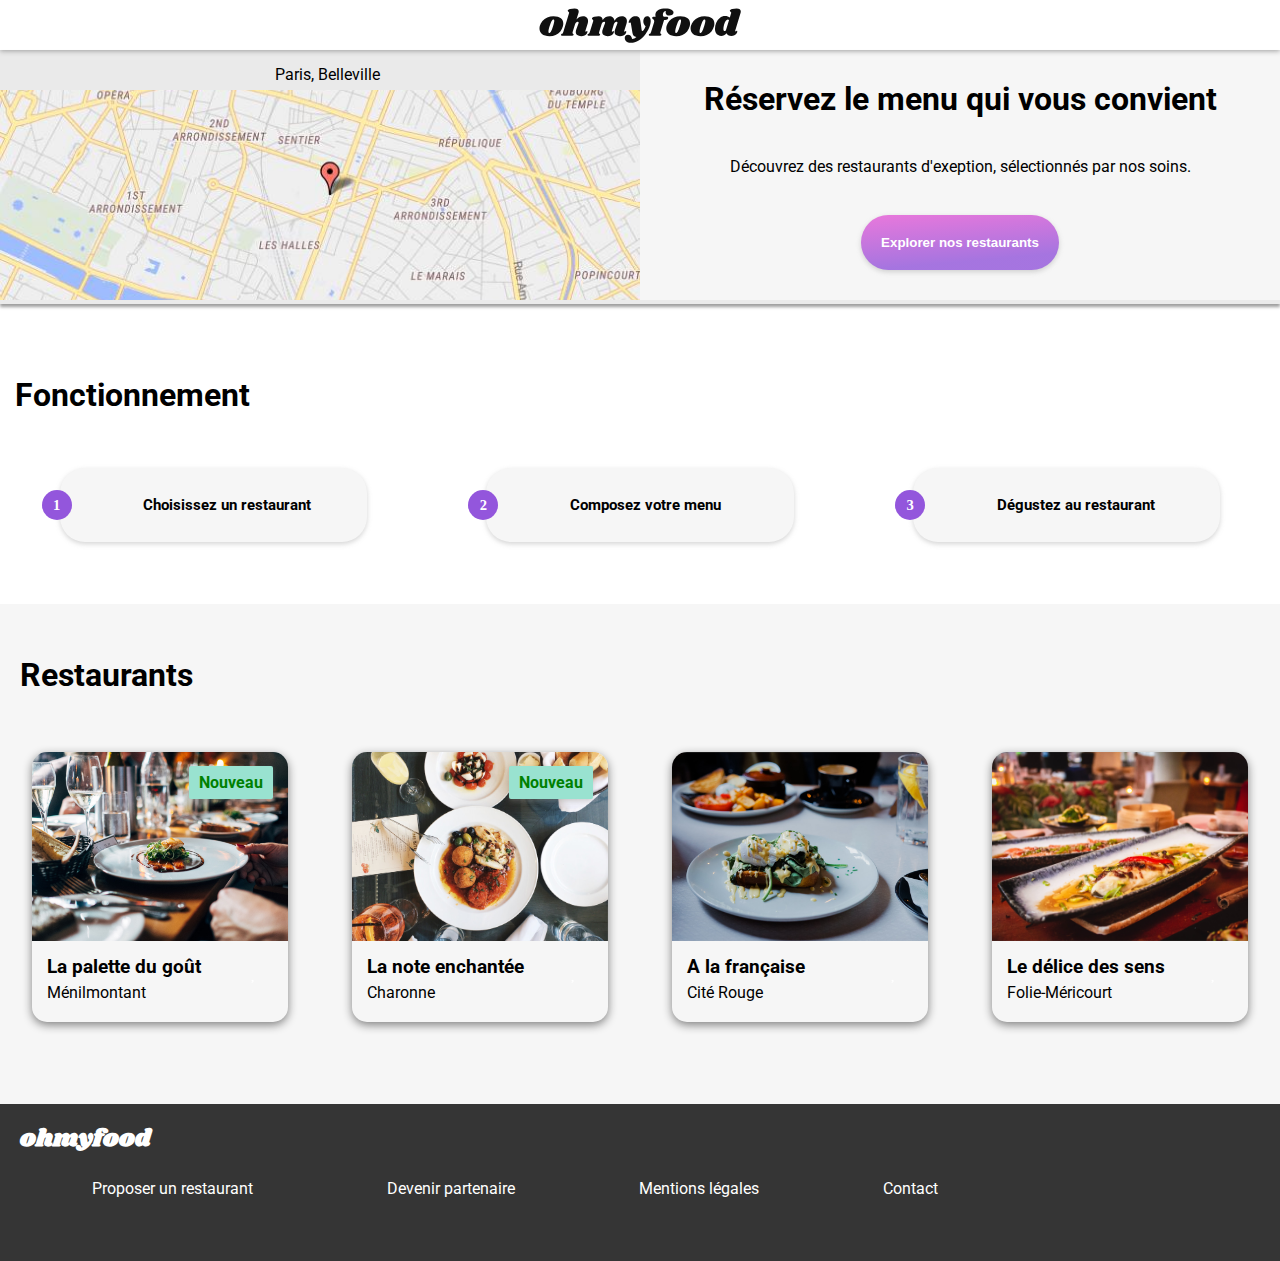
==== commit 991b215f: "régularisation validation W3C + carte cliquable et icone heart cliquable également" ====
--- a/index.html
+++ b/index.html
@@ -4,6 +4,8 @@
     <meta charset="UTF-8">
     <meta http-equiv="X-UA-Compatible" content="IE=edge">
     <meta name="viewport" content="width=device-width, initial-scale=1.0">
+    <link rel="stylesheet" href="css/init.css">
+    <link rel="stylesheet" href="css/variables.css">
     <link rel="stylesheet" href="css/default.css">
     <link rel="stylesheet" href="css/tablet_desktop.css">
     <link rel="stylesheet" href="css/tablet.css">
@@ -67,96 +69,104 @@
         <h1>Restaurants</h1>
         <ul class="menu_restaurant">
             <li>
-                <a href="menus/la-palette-du-gout.html">
-                    <div class="card">
+                <div class="card">
+                    <a href="menus/la-palette-du-gout.html">
                         <picture class="nouveau">
                             <source media="(max-width: 768px)" srcset="images/restaurants/small/jay-wennington-N_Y88TWmGwA-unsplash.jpg">
                             <img src="images/restaurants/medium/jay-wennington-N_Y88TWmGwA-unsplash.jpg" alt="">
                         </picture>
-                        <div class="card_txt">
+                    </a>
+                    <div class="card_txt">
+                        <a href="menus/la-palette-du-gout.html">
                             <div class="card_txt_bloc">
                                 <h3>La palette du goût</h3>
                                 <p>Ménilmontant</p>
                             </div>
-                            <div class="icon_container">
-                                <input type="checkbox" name="heart1" id="heart1" class="heart">
-                                <label for="heart1">
-                                    <i class="far fa-heart"></i>
-                                    <i class="fas fa-heart"></i>
-                                </label>
-                            </div>
+                        </a>
+                        <div class="icon_container">
+                            <input type="checkbox" name="heart1" id="heart1" class="heart">
+                            <label for="heart1">
+                                <i class="far fa-heart"></i>
+                                <i class="fas fa-heart"></i>
+                            </label>
                         </div>
                     </div>
-                </a>
+                </div>
             </li>
             <li>
-                <a href="menus/la-note-enchantee.html">
-                    <div class="card">
+                <div class="card">
+                    <a href="menus/la-note-enchantee.html">
                         <picture class="nouveau">
                             <source media="(max-width: 768px)" srcset="images/restaurants/small/stil-u2Lp8tXIcjw-unsplash.jpg">
                             <img src="images/restaurants/medium/stil-u2Lp8tXIcjw-unsplash.jpg" alt="">
                         </picture>
-                        <div class="card_txt">
+                    </a>
+                    <div class="card_txt">
+                        <a href="menus/la-note-enchantee.html">
                             <div class="card_txt_bloc">
                                 <h3>La note enchantée</h3>
                                 <p>Charonne</p>
                             </div>
-                            <div class="icon_container">
-                                <input type="checkbox" name="heart2" id="heart2" class="heart">
-                                <label for="heart2">
-                                    <i class="far fa-heart"></i>
-                                    <i class="fas fa-heart"></i>
-                                </label>
-                            </div>
+                        </a>
+                        <div class="icon_container">
+                            <input type="checkbox" name="heart2" id="heart2" class="heart">
+                            <label for="heart2">
+                                <i class="far fa-heart"></i>
+                                <i class="fas fa-heart"></i>
+                            </label>
                         </div>
                     </div>
-                </a>
+                </div>
             </li>
             <li>
-                <a href="menus/a-la-francaise.html">
-                    <div class="card">
+                <div class="card">
+                    <a href="menus/a-la-francaise.html">
                         <picture>
                             <source media="(max-width: 768px)" srcset="images/restaurants/small/toa-heftiba-DQKerTsQwi0-unsplash.jpg">
                             <img src="images/restaurants/medium/toa-heftiba-DQKerTsQwi0-unsplash.jpg" alt="">
                         </picture>
-                        <div class="card_txt">
+                    </a>
+                    <div class="card_txt">
+                        <a href="menus/a-la-francaise.html">
                             <div class="card_txt_bloc">
                                 <h3>A la française</h3>
                                 <p>Cité Rouge</p>
                             </div>
-                            <div class="icon_container">
-                                <input type="checkbox" name="heart3" id="heart3" class="heart">
-                                <label for="heart3">
-                                    <i class="far fa-heart"></i>
-                                    <i class="fas fa-heart"></i>
-                                </label>
-                            </div>
+                        </a>
+                        <div class="icon_container">
+                            <input type="checkbox" name="heart3" id="heart3" class="heart">
+                            <label for="heart3">
+                                <i class="far fa-heart"></i>
+                                <i class="fas fa-heart"></i>
+                            </label>
                         </div>
                     </div>
-                </a>
+                </div>
             </li>
             <li>
-                <a href="menus/le-delice-des-sens.html">
-                    <div class="card">
+                <div class="card">
+                    <a href="menus/le-delice-des-sens.html">
                         <picture>
                             <source media="(max-width: 768px)" srcset="images/restaurants/small/louis-hansel-shotsoflouis-qNBGVyOCY8Q-unsplash.jpg">
                             <img src="images/restaurants/medium/louis-hansel-shotsoflouis-qNBGVyOCY8Q-unsplash.jpg" alt="">
                         </picture>
-                        <div class="card_txt">
+                    </a>
+                    <div class="card_txt">
+                        <a href="menus/le-delice-des-sens.html">
                             <div class="card_txt_bloc">
                                 <h3>Le délice des sens</h3>
                                 <p>Folie-Méricourt</p>
                             </div>
-                            <div class="icon_container">
-                                <input type="checkbox" name="heart4" id="heart4" class="heart">
-                                <label for="heart4">
-                                    <i class="far fa-heart"></i>
-                                    <i class="fas fa-heart"></i>
-                                </label>
-                            </div>
+                        </a>
+                        <div class="icon_container">
+                            <input type="checkbox" name="heart4" id="heart4" class="heart">
+                            <label for="heart4">
+                                <i class="far fa-heart"></i>
+                                <i class="fas fa-heart"></i>
+                            </label>
                         </div>
                     </div>
-                </a>
+                </div>
             </li>
         </ul>
     </section>
--- a/css/init.css
+++ b/css/init.css
@@ -0,0 +1,48 @@
+@import url("https://fonts.googleapis.com/css2?family=Roboto:wght@100;300;400;500;700&display=swap");
+@import url("https://fonts.googleapis.com/css2?family=Shrikhand&display=swap");
+h1, h2, h3, .h3, h4, h5, h6, p, .p, footer a {
+  font-family: "Roboto", sans-serif;
+  width: fit-content;
+}
+
+title, .logo {
+  font-family: "Shrikhand", cursive;
+}
+
+* {
+  box-sizing: border-box;
+  padding: 0;
+  margin: 0;
+}
+
+a {
+  text-decoration: none;
+  color: black;
+}
+
+li {
+  list-style: none;
+}
+
+img {
+  width: 100%;
+  height: 100%;
+}
+
+div.card picture > img,
+picture > img {
+  object-fit: cover;
+}
+
+header, section, footer {
+  width: 100%;
+}
+
+header, section, footer,
+div.map, div.map_title, div.reservation,
+ul.menu_fonctionnement, ul.menu_restaurant, div.card, div.card_txt,
+.choice_btn > .btn_txt {
+  display: flex;
+}
+
+/*# sourceMappingURL=init.css.map */
--- a/css/variables.css
+++ b/css/variables.css
@@ -0,0 +1,3 @@
+
+
+/*# sourceMappingURL=variables.css.map */
--- a/css/default.css
+++ b/css/default.css
@@ -2,6 +2,7 @@
 @import url("https://fonts.googleapis.com/css2?family=Shrikhand&display=swap");
 h1, h2, h3, .h3, h4, h5, h6, p, .p, footer a {
   font-family: "Roboto", sans-serif;
+  width: fit-content;
 }
 
 title, .logo {
@@ -12,6 +13,36 @@
   box-sizing: border-box;
   padding: 0;
   margin: 0;
+}
+
+a {
+  text-decoration: none;
+  color: black;
+}
+
+li {
+  list-style: none;
+}
+
+img {
+  width: 100%;
+  height: 100%;
+}
+
+div.card picture > img,
+picture > img {
+  object-fit: cover;
+}
+
+header, section, footer {
+  width: 100%;
+}
+
+header, section, footer,
+div.map, div.map_title, div.reservation,
+ul.menu_fonctionnement, ul.menu_restaurant, div.card, div.card_txt,
+.choice_btn > .btn_txt {
+  display: flex;
 }
 
 section#decouverte div.map .map_title {
@@ -42,7 +73,7 @@
   border-radius: 25px;
 }
 
-ul.menu_fonctionnement div.btn-fc, section#decouverte div.reservation button, div.card a picture.nouveau:after {
+ul.menu_fonctionnement div.btn-fc, section#decouverte div.reservation button, div.card picture.nouveau:after {
   /* boutons box shadow */
   box-shadow: 0px 2px 5px rgba(150, 150, 150, 0.4);
 }
@@ -62,36 +93,6 @@
   border-radius: 15px;
   box-shadow: 0px 3px 10px gray;
   overflow: hidden;
-}
-
-a {
-  text-decoration: none;
-  color: black;
-}
-
-li {
-  list-style: none;
-}
-
-img {
-  width: 100%;
-  height: 100%;
-}
-
-div.card picture > img,
-picture > img {
-  object-fit: cover;
-}
-
-header, section, footer {
-  width: 100%;
-}
-
-header, section, footer,
-div.map, div.map_title, div.reservation,
-ul.menu_fonctionnement, ul.menu_restaurant, div.card, div.card_txt,
-.choice_btn > .btn_txt {
-  display: flex;
 }
 
 /*+++++++++++++++++++++++++++++++++++ HEADER */
@@ -118,10 +119,10 @@
 div.card a {
   height: 70%;
 }
-div.card a picture {
+div.card picture {
   height: 100%;
 }
-div.card a picture.nouveau:after {
+div.card picture.nouveau:after {
   content: "Nouveau";
   position: absolute;
   font-family: "Roboto", sans-serif;
@@ -133,12 +134,18 @@
   color: green;
   font-weight: bold;
 }
-div.card div.card_txt {
-  padding: 15px;
+div.card .card_txt {
   height: 30%;
   justify-content: space-between;
 }
-div.card div.card_txt .card_txt_bloc h3 {
+div.card .card_txt a {
+  height: 100%;
+  width: 88%;
+}
+div.card .card_txt .card_txt_bloc {
+  padding: 15px;
+}
+div.card .card_txt .card_txt_bloc h3 {
   padding-bottom: 5px;
 }
 
@@ -188,12 +195,10 @@
 }
 section#restaurant_picture figure figcaption {
   display: flex;
-  justify-content: center;
   align-items: baseline;
   position: absolute;
   bottom: -2px;
-  padding-top: 15px;
-  padding-bottom: 15px;
+  padding: 20px;
   width: 100%;
   border-radius: 25px 25px 0px 0px;
   background-color: #f6f6f6;
--- a/css/tablet_desktop.css
+++ b/css/tablet_desktop.css
@@ -2,6 +2,7 @@
 @import url("https://fonts.googleapis.com/css2?family=Shrikhand&display=swap");
 h1, h2, h3, .h3, h4, h5, h6, p, .p, footer a {
   font-family: "Roboto", sans-serif;
+  width: fit-content;
 }
 
 title, .logo {
@@ -12,56 +13,6 @@
   box-sizing: border-box;
   padding: 0;
   margin: 0;
-}
-
-section#decouverte div.map .map_title {
-  justify-content: center;
-}
-
-section#decouverte div.reservation, section#decouverte div.map, div.card {
-  flex-direction: column;
-}
-
-section#decouverte div.reservation button {
-  background-image: linear-gradient(355deg, rgba(147, 86, 220, 0.8) 20%, #ff79da 100%, rgba(252, 174, 229, 0.5) 0%);
-}
-
-section#decouverte div.reservation button {
-  width: fit-content;
-  padding: 20px;
-  border-radius: 50px/50px;
-  border: none;
-  color: white;
-}
-
-ul.menu_fonctionnement div.btn-fc {
-  /*bouttons section fonctionnement -> page accueil */
-  background-color: #f6f6f6;
-  width: 80%;
-  padding: 22px;
-  border-radius: 25px;
-}
-
-ul.menu_fonctionnement div.btn-fc, section#decouverte div.reservation button, div.card a picture.nouveau:after {
-  /* boutons box shadow */
-  box-shadow: 0px 2px 5px rgba(150, 150, 150, 0.4);
-}
-
-ul.menu_fonctionnement div.btn-fc:hover {
-  /* boutons box shadow : hover */
-  box-shadow: 0px 3px 8px rgba(150, 150, 150, 0.5);
-}
-
-ul.menu_fonctionnement div.btn-fc span {
-  border-radius: 100%/100%;
-}
-
-div.card {
-  width: 100%;
-  height: 270px;
-  border-radius: 15px;
-  box-shadow: 0px 3px 10px gray;
-  overflow: hidden;
 }
 
 a {
@@ -94,250 +45,6 @@
   display: flex;
 }
 
-/*+++++++++++++++++++++++++++++++++++ HEADER */
-header {
-  position: sticky;
-  height: 50px;
-  justify-content: center;
-  box-shadow: 0px 1px 5px #9e9e9e;
-}
-header a {
-  width: fit-content;
-  position: absolute;
-  left: 10px;
-  align-self: center;
-}
-header p {
-  width: 50%;
-}
-
-/*++++++++++++++++++++++++++++++++ cards design basis */
-div.card {
-  position: relative;
-}
-div.card a {
-  height: 70%;
-}
-div.card a picture {
-  height: 100%;
-}
-div.card a picture.nouveau:after {
-  content: "Nouveau";
-  position: absolute;
-  font-family: "Roboto", sans-serif;
-  border-radius: 2px;
-  padding: 7px 10px 7px 10px;
-  top: 5%;
-  right: 15px;
-  background-color: #99E2D0;
-  color: green;
-  font-weight: bold;
-}
-div.card div.card_txt {
-  padding: 15px;
-  height: 30%;
-  justify-content: space-between;
-}
-div.card div.card_txt .card_txt_bloc h3 {
-  padding-bottom: 5px;
-}
-
-/*+++++++++++++++++++++++++++++++++++ HOME section DECOUVERTE*/
-section#decouverte div.map .map_title {
-  height: 40px;
-  padding: 15px 0 15px 0;
-  background-color: #eaeaea;
-}
-section#decouverte div.map .map_title i {
-  margin-right: 15px;
-}
-section#decouverte div.reservation {
-  background-color: #f6f6f6;
-  height: 250px;
-  justify-content: space-between;
-  align-items: center;
-  text-align: center;
-  padding: 30px;
-}
-/*+++++++++++++++++++++++++++++++++ HOME section Fonctionnement */
-ul.menu_fonctionnement div.btn-fc {
-  transition: background-color 0.5s ease, box-shadow 0.5s ease;
-}
-ul.menu_fonctionnement div.btn-fc:hover {
-  background-color: rgba(147, 86, 220, 0.2);
-}
-ul.menu_fonctionnement div.btn-fc:hover i {
-  color: #9356DC;
-}
-ul.menu_fonctionnement div.btn-fc span {
-  display: inline-block;
-  width: 30px;
-  height: 30px;
-  line-height: 30px;
-  text-align: center;
-  margin-left: -40px;
-  margin-right: 20px;
-  color: white;
-  background-color: #9356DC;
-}
-
-/*+++++++++++++++++++++++++++++++++++ PAGES des MENUS */
-section#restaurant_picture figure {
-  position: relative;
-  width: 100%;
-}
-section#restaurant_picture figure figcaption {
-  display: flex;
-  justify-content: center;
-  align-items: baseline;
-  position: absolute;
-  bottom: -2px;
-  padding-top: 15px;
-  padding-bottom: 15px;
-  width: 100%;
-  border-radius: 25px 25px 0px 0px;
-  background-color: #f6f6f6;
-}
-section#restaurant_picture figure figcaption h1 {
-  margin-right: 20px;
-}
-
-/*++++++++++++++++++++++++++++++++ Design section des MENUS */
-section#menus {
-  background-color: #f6f6f6;
-  /*+++++++++++++++++++++++ definition du bouton label */
-  /*+++++++++++++++++++++++++++++++++++ fonctionnement du input */
-}
-section#menus form {
-  width: 100%;
-}
-section#menus form h2 {
-  position: relative;
-  width: fit-content;
-  margin-left: 5%;
-  font-size: small;
-  font-weight: 300;
-}
-section#menus form h2:after {
-  position: absolute;
-  content: "";
-  border-bottom: 2px solid #99E2D0;
-  left: 0;
-  bottom: -5px;
-}
-section#menus form > div {
-  display: flex;
-  flex-direction: column;
-  align-items: center;
-}
-section#menus form > div h2, section#menus form > div .choice_btn {
-  margin-bottom: 10px;
-  margin-top: 10px;
-}
-section#menus form > div .choice_btn {
-  height: 70px;
-}
-section#menus form div.plats, section#menus form div.entrees, section#menus form div.desserts {
-  height: fit-content;
-  margin-top: 20px;
-  margin-bottom: 20px;
-}
-section#menus form div.submit {
-  height: 100px;
-}
-section#menus form div.submit input[type=submit] {
-  font-weight: bold;
-  font-size: 105%;
-}
-section#menus .choice_btn {
-  display: flex;
-  justify-content: space-between;
-  background-color: white;
-  border-radius: 15px;
-  cursor: pointer;
-  overflow: hidden;
-  width: 90%;
-  box-shadow: 0px 0px 5px gray;
-}
-section#menus .choice_btn .btn_txt {
-  flex-direction: column;
-  padding: 15px;
-  width: 100%;
-  transition: width 0.5s ease-in;
-}
-section#menus .choice_btn .btn_txt > span:nth-child(2) {
-  display: flex;
-  justify-content: space-between;
-  align-items: baseline;
-  white-space: nowrap;
-}
-section#menus .choice_btn .btn_txt span strong {
-  font-family: "Roboto", sans-serif;
-}
-section#menus .choice_btn .btn_txt .p, section#menus .choice_btn .btn_txt .h3 {
-  white-space: nowrap;
-  overflow: hidden;
-  text-overflow: ellipsis;
-}
-section#menus .choice_btn .btn_txt .h3 {
-  font-size: 105%;
-  font-weight: bold;
-}
-section#menus .choice_btn .btn_txt .p {
-  font-size: 85%;
-}
-section#menus .choice_btn .checkbox {
-  position: relative;
-  left: 60px;
-  display: flex;
-  justify-content: center;
-  align-items: center;
-  width: 0%;
-  background-color: #99E2D0;
-  transition: left 0.3s ease-in, width 0.5s ease-in;
-  /*++++++++++++++++++++++++ desing et comportement de la virgule de validation */
-}
-section#menus .choice_btn .checkbox span.checkmark {
-  border-radius: 20px;
-  width: 25px;
-  height: 25px;
-  transform: rotate(360deg);
-  background-color: white;
-  transition: transform 0.8s ease-out;
-}
-section#menus .choice_btn .checkbox span.checkmark::after {
-  content: "";
-  position: absolute;
-  margin-left: 25.7%;
-  margin-top: 5.5%;
-  width: 8px;
-  height: 13px;
-  border: solid #99E2D0;
-  border-width: 0 2px 2px 0;
-  transform: rotate(45deg);
-  opacity: 0;
-  transition: opacity 2s ease;
-}
-section#menus input[type=checkbox] {
-  display: none;
-}
-section#menus input[type=checkbox]:checked + label .btn_txt {
-  width: 85%;
-  /*.p +.h3{
-      text-overflow: ellipsis;
-  }*/
-}
-section#menus input[type=checkbox]:checked + label span.checkmark {
-  transform: rotate(0deg);
-}
-section#menus input[type=checkbox]:checked + label span.checkmark:after {
-  opacity: 1;
-}
-section#menus input[type=checkbox]:checked + label .checkbox {
-  left: 0px;
-  width: 15%;
-}
-
 @media screen and (min-width: 601px) {
   header {
     align-items: center;
@@ -359,6 +66,7 @@
   }
   section#decouverte p.openstreetmap {
     height: 210px;
+    width: 100%;
   }
   section#decouverte p.openstreetmap img {
     object-fit: cover;
@@ -375,7 +83,6 @@
   section#fonctionnement h1 {
     margin-left: 15px;
     margin-bottom: 10px;
-    width: 100%;
   }
   section#fonctionnement ul.menu_fonctionnement {
     justify-content: space-around;
@@ -390,7 +97,6 @@
   section#fonctionnement div i {
     font-size: 120%;
     margin-right: 20px;
-    color: gray;
   }
 
   section#restaurant {
--- a/css/tablet.css
+++ b/css/tablet.css
@@ -2,6 +2,7 @@
 @import url("https://fonts.googleapis.com/css2?family=Shrikhand&display=swap");
 h1, h2, h3, .h3, h4, h5, h6, p, .p, footer a {
   font-family: "Roboto", sans-serif;
+  width: fit-content;
 }
 
 title, .logo {
@@ -12,56 +13,6 @@
   box-sizing: border-box;
   padding: 0;
   margin: 0;
-}
-
-section#decouverte div.map .map_title {
-  justify-content: center;
-}
-
-section#decouverte div.reservation, section#decouverte div.map, div.card {
-  flex-direction: column;
-}
-
-section#decouverte div.reservation button {
-  background-image: linear-gradient(355deg, rgba(147, 86, 220, 0.8) 20%, #ff79da 100%, rgba(252, 174, 229, 0.5) 0%);
-}
-
-section#decouverte div.reservation button {
-  width: fit-content;
-  padding: 20px;
-  border-radius: 50px/50px;
-  border: none;
-  color: white;
-}
-
-ul.menu_fonctionnement div.btn-fc {
-  /*bouttons section fonctionnement -> page accueil */
-  background-color: #f6f6f6;
-  width: 80%;
-  padding: 22px;
-  border-radius: 25px;
-}
-
-ul.menu_fonctionnement div.btn-fc, section#decouverte div.reservation button, div.card a picture.nouveau:after {
-  /* boutons box shadow */
-  box-shadow: 0px 2px 5px rgba(150, 150, 150, 0.4);
-}
-
-ul.menu_fonctionnement div.btn-fc:hover {
-  /* boutons box shadow : hover */
-  box-shadow: 0px 3px 8px rgba(150, 150, 150, 0.5);
-}
-
-ul.menu_fonctionnement div.btn-fc span {
-  border-radius: 100%/100%;
-}
-
-div.card {
-  width: 100%;
-  height: 270px;
-  border-radius: 15px;
-  box-shadow: 0px 3px 10px gray;
-  overflow: hidden;
 }
 
 a {
@@ -92,250 +43,6 @@
 ul.menu_fonctionnement, ul.menu_restaurant, div.card, div.card_txt,
 .choice_btn > .btn_txt {
   display: flex;
-}
-
-/*+++++++++++++++++++++++++++++++++++ HEADER */
-header {
-  position: sticky;
-  height: 50px;
-  justify-content: center;
-  box-shadow: 0px 1px 5px #9e9e9e;
-}
-header a {
-  width: fit-content;
-  position: absolute;
-  left: 10px;
-  align-self: center;
-}
-header p {
-  width: 50%;
-}
-
-/*++++++++++++++++++++++++++++++++ cards design basis */
-div.card {
-  position: relative;
-}
-div.card a {
-  height: 70%;
-}
-div.card a picture {
-  height: 100%;
-}
-div.card a picture.nouveau:after {
-  content: "Nouveau";
-  position: absolute;
-  font-family: "Roboto", sans-serif;
-  border-radius: 2px;
-  padding: 7px 10px 7px 10px;
-  top: 5%;
-  right: 15px;
-  background-color: #99E2D0;
-  color: green;
-  font-weight: bold;
-}
-div.card div.card_txt {
-  padding: 15px;
-  height: 30%;
-  justify-content: space-between;
-}
-div.card div.card_txt .card_txt_bloc h3 {
-  padding-bottom: 5px;
-}
-
-/*+++++++++++++++++++++++++++++++++++ HOME section DECOUVERTE*/
-section#decouverte div.map .map_title {
-  height: 40px;
-  padding: 15px 0 15px 0;
-  background-color: #eaeaea;
-}
-section#decouverte div.map .map_title i {
-  margin-right: 15px;
-}
-section#decouverte div.reservation {
-  background-color: #f6f6f6;
-  height: 250px;
-  justify-content: space-between;
-  align-items: center;
-  text-align: center;
-  padding: 30px;
-}
-/*+++++++++++++++++++++++++++++++++ HOME section Fonctionnement */
-ul.menu_fonctionnement div.btn-fc {
-  transition: background-color 0.5s ease, box-shadow 0.5s ease;
-}
-ul.menu_fonctionnement div.btn-fc:hover {
-  background-color: rgba(147, 86, 220, 0.2);
-}
-ul.menu_fonctionnement div.btn-fc:hover i {
-  color: #9356DC;
-}
-ul.menu_fonctionnement div.btn-fc span {
-  display: inline-block;
-  width: 30px;
-  height: 30px;
-  line-height: 30px;
-  text-align: center;
-  margin-left: -40px;
-  margin-right: 20px;
-  color: white;
-  background-color: #9356DC;
-}
-
-/*+++++++++++++++++++++++++++++++++++ PAGES des MENUS */
-section#restaurant_picture figure {
-  position: relative;
-  width: 100%;
-}
-section#restaurant_picture figure figcaption {
-  display: flex;
-  justify-content: center;
-  align-items: baseline;
-  position: absolute;
-  bottom: -2px;
-  padding-top: 15px;
-  padding-bottom: 15px;
-  width: 100%;
-  border-radius: 25px 25px 0px 0px;
-  background-color: #f6f6f6;
-}
-section#restaurant_picture figure figcaption h1 {
-  margin-right: 20px;
-}
-
-/*++++++++++++++++++++++++++++++++ Design section des MENUS */
-section#menus {
-  background-color: #f6f6f6;
-  /*+++++++++++++++++++++++ definition du bouton label */
-  /*+++++++++++++++++++++++++++++++++++ fonctionnement du input */
-}
-section#menus form {
-  width: 100%;
-}
-section#menus form h2 {
-  position: relative;
-  width: fit-content;
-  margin-left: 5%;
-  font-size: small;
-  font-weight: 300;
-}
-section#menus form h2:after {
-  position: absolute;
-  content: "";
-  border-bottom: 2px solid #99E2D0;
-  left: 0;
-  bottom: -5px;
-}
-section#menus form > div {
-  display: flex;
-  flex-direction: column;
-  align-items: center;
-}
-section#menus form > div h2, section#menus form > div .choice_btn {
-  margin-bottom: 10px;
-  margin-top: 10px;
-}
-section#menus form > div .choice_btn {
-  height: 70px;
-}
-section#menus form div.plats, section#menus form div.entrees, section#menus form div.desserts {
-  height: fit-content;
-  margin-top: 20px;
-  margin-bottom: 20px;
-}
-section#menus form div.submit {
-  height: 100px;
-}
-section#menus form div.submit input[type=submit] {
-  font-weight: bold;
-  font-size: 105%;
-}
-section#menus .choice_btn {
-  display: flex;
-  justify-content: space-between;
-  background-color: white;
-  border-radius: 15px;
-  cursor: pointer;
-  overflow: hidden;
-  width: 90%;
-  box-shadow: 0px 0px 5px gray;
-}
-section#menus .choice_btn .btn_txt {
-  flex-direction: column;
-  padding: 15px;
-  width: 100%;
-  transition: width 0.5s ease-in;
-}
-section#menus .choice_btn .btn_txt > span:nth-child(2) {
-  display: flex;
-  justify-content: space-between;
-  align-items: baseline;
-  white-space: nowrap;
-}
-section#menus .choice_btn .btn_txt span strong {
-  font-family: "Roboto", sans-serif;
-}
-section#menus .choice_btn .btn_txt .p, section#menus .choice_btn .btn_txt .h3 {
-  white-space: nowrap;
-  overflow: hidden;
-  text-overflow: ellipsis;
-}
-section#menus .choice_btn .btn_txt .h3 {
-  font-size: 105%;
-  font-weight: bold;
-}
-section#menus .choice_btn .btn_txt .p {
-  font-size: 85%;
-}
-section#menus .choice_btn .checkbox {
-  position: relative;
-  left: 60px;
-  display: flex;
-  justify-content: center;
-  align-items: center;
-  width: 0%;
-  background-color: #99E2D0;
-  transition: left 0.3s ease-in, width 0.5s ease-in;
-  /*++++++++++++++++++++++++ desing et comportement de la virgule de validation */
-}
-section#menus .choice_btn .checkbox span.checkmark {
-  border-radius: 20px;
-  width: 25px;
-  height: 25px;
-  transform: rotate(360deg);
-  background-color: white;
-  transition: transform 0.8s ease-out;
-}
-section#menus .choice_btn .checkbox span.checkmark::after {
-  content: "";
-  position: absolute;
-  margin-left: 25.7%;
-  margin-top: 5.5%;
-  width: 8px;
-  height: 13px;
-  border: solid #99E2D0;
-  border-width: 0 2px 2px 0;
-  transform: rotate(45deg);
-  opacity: 0;
-  transition: opacity 2s ease;
-}
-section#menus input[type=checkbox] {
-  display: none;
-}
-section#menus input[type=checkbox]:checked + label .btn_txt {
-  width: 85%;
-  /*.p +.h3{
-      text-overflow: ellipsis;
-  }*/
-}
-section#menus input[type=checkbox]:checked + label span.checkmark {
-  transform: rotate(0deg);
-}
-section#menus input[type=checkbox]:checked + label span.checkmark:after {
-  opacity: 1;
-}
-section#menus input[type=checkbox]:checked + label .checkbox {
-  left: 0px;
-  width: 15%;
 }
 
 @media screen and (min-width: 601px) and (max-width: 991px) {
@@ -376,6 +83,9 @@
   section#restaurant_picture figure {
     height: 400px;
   }
+  section#restaurant_picture figure figcaption {
+    justify-content: space-between;
+  }
 
   /*++++++++++++++++++++++++++++++++ Design section des MENUS */
   section#menus form div.plats, section#menus form div.entrees, section#menus form div.desserts {
--- a/css/desktop.css
+++ b/css/desktop.css
@@ -2,6 +2,7 @@
 @import url("https://fonts.googleapis.com/css2?family=Shrikhand&display=swap");
 h1, h2, h3, .h3, h4, h5, h6, p, .p, footer a {
   font-family: "Roboto", sans-serif;
+  width: fit-content;
 }
 
 title, .logo {
@@ -12,56 +13,6 @@
   box-sizing: border-box;
   padding: 0;
   margin: 0;
-}
-
-section#decouverte div.map .map_title {
-  justify-content: center;
-}
-
-section#decouverte div.reservation, section#decouverte div.map, div.card {
-  flex-direction: column;
-}
-
-section#decouverte div.reservation button {
-  background-image: linear-gradient(355deg, rgba(147, 86, 220, 0.8) 20%, #ff79da 100%, rgba(252, 174, 229, 0.5) 0%);
-}
-
-section#decouverte div.reservation button {
-  width: fit-content;
-  padding: 20px;
-  border-radius: 50px/50px;
-  border: none;
-  color: white;
-}
-
-ul.menu_fonctionnement div.btn-fc {
-  /*bouttons section fonctionnement -> page accueil */
-  background-color: #f6f6f6;
-  width: 80%;
-  padding: 22px;
-  border-radius: 25px;
-}
-
-ul.menu_fonctionnement div.btn-fc, section#decouverte div.reservation button, div.card a picture.nouveau:after {
-  /* boutons box shadow */
-  box-shadow: 0px 2px 5px rgba(150, 150, 150, 0.4);
-}
-
-ul.menu_fonctionnement div.btn-fc:hover {
-  /* boutons box shadow : hover */
-  box-shadow: 0px 3px 8px rgba(150, 150, 150, 0.5);
-}
-
-ul.menu_fonctionnement div.btn-fc span {
-  border-radius: 100%/100%;
-}
-
-div.card {
-  width: 100%;
-  height: 270px;
-  border-radius: 15px;
-  box-shadow: 0px 3px 10px gray;
-  overflow: hidden;
 }
 
 a {
@@ -92,250 +43,6 @@
 ul.menu_fonctionnement, ul.menu_restaurant, div.card, div.card_txt,
 .choice_btn > .btn_txt {
   display: flex;
-}
-
-/*+++++++++++++++++++++++++++++++++++ HEADER */
-header {
-  position: sticky;
-  height: 50px;
-  justify-content: center;
-  box-shadow: 0px 1px 5px #9e9e9e;
-}
-header a {
-  width: fit-content;
-  position: absolute;
-  left: 10px;
-  align-self: center;
-}
-header p {
-  width: 50%;
-}
-
-/*++++++++++++++++++++++++++++++++ cards design basis */
-div.card {
-  position: relative;
-}
-div.card a {
-  height: 70%;
-}
-div.card a picture {
-  height: 100%;
-}
-div.card a picture.nouveau:after {
-  content: "Nouveau";
-  position: absolute;
-  font-family: "Roboto", sans-serif;
-  border-radius: 2px;
-  padding: 7px 10px 7px 10px;
-  top: 5%;
-  right: 15px;
-  background-color: #99E2D0;
-  color: green;
-  font-weight: bold;
-}
-div.card div.card_txt {
-  padding: 15px;
-  height: 30%;
-  justify-content: space-between;
-}
-div.card div.card_txt .card_txt_bloc h3 {
-  padding-bottom: 5px;
-}
-
-/*+++++++++++++++++++++++++++++++++++ HOME section DECOUVERTE*/
-section#decouverte div.map .map_title {
-  height: 40px;
-  padding: 15px 0 15px 0;
-  background-color: #eaeaea;
-}
-section#decouverte div.map .map_title i {
-  margin-right: 15px;
-}
-section#decouverte div.reservation {
-  background-color: #f6f6f6;
-  height: 250px;
-  justify-content: space-between;
-  align-items: center;
-  text-align: center;
-  padding: 30px;
-}
-/*+++++++++++++++++++++++++++++++++ HOME section Fonctionnement */
-ul.menu_fonctionnement div.btn-fc {
-  transition: background-color 0.5s ease, box-shadow 0.5s ease;
-}
-ul.menu_fonctionnement div.btn-fc:hover {
-  background-color: rgba(147, 86, 220, 0.2);
-}
-ul.menu_fonctionnement div.btn-fc:hover i {
-  color: #9356DC;
-}
-ul.menu_fonctionnement div.btn-fc span {
-  display: inline-block;
-  width: 30px;
-  height: 30px;
-  line-height: 30px;
-  text-align: center;
-  margin-left: -40px;
-  margin-right: 20px;
-  color: white;
-  background-color: #9356DC;
-}
-
-/*+++++++++++++++++++++++++++++++++++ PAGES des MENUS */
-section#restaurant_picture figure {
-  position: relative;
-  width: 100%;
-}
-section#restaurant_picture figure figcaption {
-  display: flex;
-  justify-content: center;
-  align-items: baseline;
-  position: absolute;
-  bottom: -2px;
-  padding-top: 15px;
-  padding-bottom: 15px;
-  width: 100%;
-  border-radius: 25px 25px 0px 0px;
-  background-color: #f6f6f6;
-}
-section#restaurant_picture figure figcaption h1 {
-  margin-right: 20px;
-}
-
-/*++++++++++++++++++++++++++++++++ Design section des MENUS */
-section#menus {
-  background-color: #f6f6f6;
-  /*+++++++++++++++++++++++ definition du bouton label */
-  /*+++++++++++++++++++++++++++++++++++ fonctionnement du input */
-}
-section#menus form {
-  width: 100%;
-}
-section#menus form h2 {
-  position: relative;
-  width: fit-content;
-  margin-left: 5%;
-  font-size: small;
-  font-weight: 300;
-}
-section#menus form h2:after {
-  position: absolute;
-  content: "";
-  border-bottom: 2px solid #99E2D0;
-  left: 0;
-  bottom: -5px;
-}
-section#menus form > div {
-  display: flex;
-  flex-direction: column;
-  align-items: center;
-}
-section#menus form > div h2, section#menus form > div .choice_btn {
-  margin-bottom: 10px;
-  margin-top: 10px;
-}
-section#menus form > div .choice_btn {
-  height: 70px;
-}
-section#menus form div.plats, section#menus form div.entrees, section#menus form div.desserts {
-  height: fit-content;
-  margin-top: 20px;
-  margin-bottom: 20px;
-}
-section#menus form div.submit {
-  height: 100px;
-}
-section#menus form div.submit input[type=submit] {
-  font-weight: bold;
-  font-size: 105%;
-}
-section#menus .choice_btn {
-  display: flex;
-  justify-content: space-between;
-  background-color: white;
-  border-radius: 15px;
-  cursor: pointer;
-  overflow: hidden;
-  width: 90%;
-  box-shadow: 0px 0px 5px gray;
-}
-section#menus .choice_btn .btn_txt {
-  flex-direction: column;
-  padding: 15px;
-  width: 100%;
-  transition: width 0.5s ease-in;
-}
-section#menus .choice_btn .btn_txt > span:nth-child(2) {
-  display: flex;
-  justify-content: space-between;
-  align-items: baseline;
-  white-space: nowrap;
-}
-section#menus .choice_btn .btn_txt span strong {
-  font-family: "Roboto", sans-serif;
-}
-section#menus .choice_btn .btn_txt .p, section#menus .choice_btn .btn_txt .h3 {
-  white-space: nowrap;
-  overflow: hidden;
-  text-overflow: ellipsis;
-}
-section#menus .choice_btn .btn_txt .h3 {
-  font-size: 105%;
-  font-weight: bold;
-}
-section#menus .choice_btn .btn_txt .p {
-  font-size: 85%;
-}
-section#menus .choice_btn .checkbox {
-  position: relative;
-  left: 60px;
-  display: flex;
-  justify-content: center;
-  align-items: center;
-  width: 0%;
-  background-color: #99E2D0;
-  transition: left 0.3s ease-in, width 0.5s ease-in;
-  /*++++++++++++++++++++++++ desing et comportement de la virgule de validation */
-}
-section#menus .choice_btn .checkbox span.checkmark {
-  border-radius: 20px;
-  width: 25px;
-  height: 25px;
-  transform: rotate(360deg);
-  background-color: white;
-  transition: transform 0.8s ease-out;
-}
-section#menus .choice_btn .checkbox span.checkmark::after {
-  content: "";
-  position: absolute;
-  margin-left: 25.7%;
-  margin-top: 5.5%;
-  width: 8px;
-  height: 13px;
-  border: solid #99E2D0;
-  border-width: 0 2px 2px 0;
-  transform: rotate(45deg);
-  opacity: 0;
-  transition: opacity 2s ease;
-}
-section#menus input[type=checkbox] {
-  display: none;
-}
-section#menus input[type=checkbox]:checked + label .btn_txt {
-  width: 85%;
-  /*.p +.h3{
-      text-overflow: ellipsis;
-  }*/
-}
-section#menus input[type=checkbox]:checked + label span.checkmark {
-  transform: rotate(0deg);
-}
-section#menus input[type=checkbox]:checked + label span.checkmark:after {
-  opacity: 1;
-}
-section#menus input[type=checkbox]:checked + label .checkbox {
-  left: 0px;
-  width: 15%;
 }
 
 @media screen and (min-width: 992px) {
@@ -371,6 +78,9 @@
     height: 400px;
     /* a revoir */
   }
+  section#restaurant_picture figure figcaption {
+    justify-content: center;
+  }
 
   /*++++++++++++++++++++++++++++++++ Design section des MENUS */
   section#menus form {
--- a/css/mobile.css
+++ b/css/mobile.css
@@ -2,6 +2,7 @@
 @import url("https://fonts.googleapis.com/css2?family=Shrikhand&display=swap");
 h1, h2, h3, .h3, h4, h5, h6, p, .p, footer a {
   font-family: "Roboto", sans-serif;
+  width: fit-content;
 }
 
 title, .logo {
@@ -12,56 +13,6 @@
   box-sizing: border-box;
   padding: 0;
   margin: 0;
-}
-
-section#decouverte div.map .map_title {
-  justify-content: center;
-}
-
-section#decouverte div.reservation, section#decouverte div.map, div.card {
-  flex-direction: column;
-}
-
-section#decouverte div.reservation button {
-  background-image: linear-gradient(355deg, rgba(147, 86, 220, 0.8) 20%, #ff79da 100%, rgba(252, 174, 229, 0.5) 0%);
-}
-
-section#decouverte div.reservation button {
-  width: fit-content;
-  padding: 20px;
-  border-radius: 50px/50px;
-  border: none;
-  color: white;
-}
-
-ul.menu_fonctionnement div.btn-fc {
-  /*bouttons section fonctionnement -> page accueil */
-  background-color: #f6f6f6;
-  width: 80%;
-  padding: 22px;
-  border-radius: 25px;
-}
-
-ul.menu_fonctionnement div.btn-fc, section#decouverte div.reservation button, div.card a picture.nouveau:after {
-  /* boutons box shadow */
-  box-shadow: 0px 2px 5px rgba(150, 150, 150, 0.4);
-}
-
-ul.menu_fonctionnement div.btn-fc:hover {
-  /* boutons box shadow : hover */
-  box-shadow: 0px 3px 8px rgba(150, 150, 150, 0.5);
-}
-
-ul.menu_fonctionnement div.btn-fc span {
-  border-radius: 100%/100%;
-}
-
-div.card {
-  width: 100%;
-  height: 270px;
-  border-radius: 15px;
-  box-shadow: 0px 3px 10px gray;
-  overflow: hidden;
 }
 
 a {
@@ -92,250 +43,6 @@
 ul.menu_fonctionnement, ul.menu_restaurant, div.card, div.card_txt,
 .choice_btn > .btn_txt {
   display: flex;
-}
-
-/*+++++++++++++++++++++++++++++++++++ HEADER */
-header {
-  position: sticky;
-  height: 50px;
-  justify-content: center;
-  box-shadow: 0px 1px 5px #9e9e9e;
-}
-header a {
-  width: fit-content;
-  position: absolute;
-  left: 10px;
-  align-self: center;
-}
-header p {
-  width: 50%;
-}
-
-/*++++++++++++++++++++++++++++++++ cards design basis */
-div.card {
-  position: relative;
-}
-div.card a {
-  height: 70%;
-}
-div.card a picture {
-  height: 100%;
-}
-div.card a picture.nouveau:after {
-  content: "Nouveau";
-  position: absolute;
-  font-family: "Roboto", sans-serif;
-  border-radius: 2px;
-  padding: 7px 10px 7px 10px;
-  top: 5%;
-  right: 15px;
-  background-color: #99E2D0;
-  color: green;
-  font-weight: bold;
-}
-div.card div.card_txt {
-  padding: 15px;
-  height: 30%;
-  justify-content: space-between;
-}
-div.card div.card_txt .card_txt_bloc h3 {
-  padding-bottom: 5px;
-}
-
-/*+++++++++++++++++++++++++++++++++++ HOME section DECOUVERTE*/
-section#decouverte div.map .map_title {
-  height: 40px;
-  padding: 15px 0 15px 0;
-  background-color: #eaeaea;
-}
-section#decouverte div.map .map_title i {
-  margin-right: 15px;
-}
-section#decouverte div.reservation {
-  background-color: #f6f6f6;
-  height: 250px;
-  justify-content: space-between;
-  align-items: center;
-  text-align: center;
-  padding: 30px;
-}
-/*+++++++++++++++++++++++++++++++++ HOME section Fonctionnement */
-ul.menu_fonctionnement div.btn-fc {
-  transition: background-color 0.5s ease, box-shadow 0.5s ease;
-}
-ul.menu_fonctionnement div.btn-fc:hover {
-  background-color: rgba(147, 86, 220, 0.2);
-}
-ul.menu_fonctionnement div.btn-fc:hover i {
-  color: #9356DC;
-}
-ul.menu_fonctionnement div.btn-fc span {
-  display: inline-block;
-  width: 30px;
-  height: 30px;
-  line-height: 30px;
-  text-align: center;
-  margin-left: -40px;
-  margin-right: 20px;
-  color: white;
-  background-color: #9356DC;
-}
-
-/*+++++++++++++++++++++++++++++++++++ PAGES des MENUS */
-section#restaurant_picture figure {
-  position: relative;
-  width: 100%;
-}
-section#restaurant_picture figure figcaption {
-  display: flex;
-  justify-content: center;
-  align-items: baseline;
-  position: absolute;
-  bottom: -2px;
-  padding-top: 15px;
-  padding-bottom: 15px;
-  width: 100%;
-  border-radius: 25px 25px 0px 0px;
-  background-color: #f6f6f6;
-}
-section#restaurant_picture figure figcaption h1 {
-  margin-right: 20px;
-}
-
-/*++++++++++++++++++++++++++++++++ Design section des MENUS */
-section#menus {
-  background-color: #f6f6f6;
-  /*+++++++++++++++++++++++ definition du bouton label */
-  /*+++++++++++++++++++++++++++++++++++ fonctionnement du input */
-}
-section#menus form {
-  width: 100%;
-}
-section#menus form h2 {
-  position: relative;
-  width: fit-content;
-  margin-left: 5%;
-  font-size: small;
-  font-weight: 300;
-}
-section#menus form h2:after {
-  position: absolute;
-  content: "";
-  border-bottom: 2px solid #99E2D0;
-  left: 0;
-  bottom: -5px;
-}
-section#menus form > div {
-  display: flex;
-  flex-direction: column;
-  align-items: center;
-}
-section#menus form > div h2, section#menus form > div .choice_btn {
-  margin-bottom: 10px;
-  margin-top: 10px;
-}
-section#menus form > div .choice_btn {
-  height: 70px;
-}
-section#menus form div.plats, section#menus form div.entrees, section#menus form div.desserts {
-  height: fit-content;
-  margin-top: 20px;
-  margin-bottom: 20px;
-}
-section#menus form div.submit {
-  height: 100px;
-}
-section#menus form div.submit input[type=submit] {
-  font-weight: bold;
-  font-size: 105%;
-}
-section#menus .choice_btn {
-  display: flex;
-  justify-content: space-between;
-  background-color: white;
-  border-radius: 15px;
-  cursor: pointer;
-  overflow: hidden;
-  width: 90%;
-  box-shadow: 0px 0px 5px gray;
-}
-section#menus .choice_btn .btn_txt {
-  flex-direction: column;
-  padding: 15px;
-  width: 100%;
-  transition: width 0.5s ease-in;
-}
-section#menus .choice_btn .btn_txt > span:nth-child(2) {
-  display: flex;
-  justify-content: space-between;
-  align-items: baseline;
-  white-space: nowrap;
-}
-section#menus .choice_btn .btn_txt span strong {
-  font-family: "Roboto", sans-serif;
-}
-section#menus .choice_btn .btn_txt .p, section#menus .choice_btn .btn_txt .h3 {
-  white-space: nowrap;
-  overflow: hidden;
-  text-overflow: ellipsis;
-}
-section#menus .choice_btn .btn_txt .h3 {
-  font-size: 105%;
-  font-weight: bold;
-}
-section#menus .choice_btn .btn_txt .p {
-  font-size: 85%;
-}
-section#menus .choice_btn .checkbox {
-  position: relative;
-  left: 60px;
-  display: flex;
-  justify-content: center;
-  align-items: center;
-  width: 0%;
-  background-color: #99E2D0;
-  transition: left 0.3s ease-in, width 0.5s ease-in;
-  /*++++++++++++++++++++++++ desing et comportement de la virgule de validation */
-}
-section#menus .choice_btn .checkbox span.checkmark {
-  border-radius: 20px;
-  width: 25px;
-  height: 25px;
-  transform: rotate(360deg);
-  background-color: white;
-  transition: transform 0.8s ease-out;
-}
-section#menus .choice_btn .checkbox span.checkmark::after {
-  content: "";
-  position: absolute;
-  margin-left: 25.7%;
-  margin-top: 5.5%;
-  width: 8px;
-  height: 13px;
-  border: solid #99E2D0;
-  border-width: 0 2px 2px 0;
-  transform: rotate(45deg);
-  opacity: 0;
-  transition: opacity 2s ease;
-}
-section#menus input[type=checkbox] {
-  display: none;
-}
-section#menus input[type=checkbox]:checked + label .btn_txt {
-  width: 85%;
-  /*.p +.h3{
-      text-overflow: ellipsis;
-  }*/
-}
-section#menus input[type=checkbox]:checked + label span.checkmark {
-  transform: rotate(0deg);
-}
-section#menus input[type=checkbox]:checked + label span.checkmark:after {
-  opacity: 1;
-}
-section#menus input[type=checkbox]:checked + label .checkbox {
-  left: 0px;
-  width: 15%;
 }
 
 @media screen and (min-width: 200px) and (max-width: 600px) {
@@ -417,6 +124,9 @@
   section#restaurant_picture figure {
     height: 320px;
   }
+  section#restaurant_picture figure figcaption {
+    justify-content: space-between;
+  }
 
   /*++++++++++++++++++++++++++++++++ Design section des MENUS */
   section#menus form h2 {
--- a/css/animations.css
+++ b/css/animations.css
@@ -2,6 +2,7 @@
 @import url("https://fonts.googleapis.com/css2?family=Shrikhand&display=swap");
 h1, h2, h3, .h3, h4, h5, h6, p, .p, footer a {
   font-family: "Roboto", sans-serif;
+  width: fit-content;
 }
 
 title, .logo {
@@ -14,21 +15,43 @@
   margin: 0;
 }
 
-section#decouverte div.map .map_title {
-  justify-content: center;
-}
-
-section#decouverte div.reservation, section#decouverte div.map, div.card {
-  flex-direction: column;
-}
-
-div.submit > input[type=submit],
-div.reservation > button, i.fa-spinner, section#decouverte div.reservation button {
+a {
+  text-decoration: none;
+  color: black;
+}
+
+li {
+  list-style: none;
+}
+
+img {
+  width: 100%;
+  height: 100%;
+}
+
+div.card picture > img,
+picture > img {
+  object-fit: cover;
+}
+
+header, section, footer {
+  width: 100%;
+}
+
+header, section, footer,
+div.map, div.map_title, div.reservation,
+ul.menu_fonctionnement, ul.menu_restaurant, div.card, div.card_txt,
+.choice_btn > .btn_txt {
+  display: flex;
+}
+
+div.submit > input[type=submit],
+div.reservation > button, i.fa-spinner {
   background-image: linear-gradient(355deg, rgba(147, 86, 220, 0.8) 20%, #ff79da 100%, rgba(252, 174, 229, 0.5) 0%);
 }
 
 div.submit > input[type=submit],
-div.reservation > button, section#decouverte div.reservation button {
+div.reservation > button {
   width: fit-content;
   padding: 20px;
   border-radius: 50px/50px;
@@ -36,306 +59,16 @@
   color: white;
 }
 
-ul.menu_fonctionnement div.btn-fc {
-  /*bouttons section fonctionnement -> page accueil */
-  background-color: #f6f6f6;
-  width: 80%;
-  padding: 22px;
-  border-radius: 25px;
-}
-
-div.submit > input[type=submit],
-div.reservation > button, ul.menu_fonctionnement div.btn-fc, section#decouverte div.reservation button, div.card picture.nouveau:after {
+div.submit > input[type=submit],
+div.reservation > button {
   /* boutons box shadow */
   box-shadow: 0px 2px 5px rgba(150, 150, 150, 0.4);
 }
 
 div.submit > input[type=submit]:hover,
-div.reservation > button:hover, ul.menu_fonctionnement div.btn-fc:hover {
+div.reservation > button:hover {
   /* boutons box shadow : hover */
   box-shadow: 0px 3px 8px rgba(150, 150, 150, 0.5);
-}
-
-ul.menu_fonctionnement div.btn-fc span {
-  border-radius: 100%/100%;
-}
-
-div.card {
-  width: 100%;
-  height: 270px;
-  border-radius: 15px;
-  box-shadow: 0px 3px 10px gray;
-  overflow: hidden;
-}
-
-a {
-  text-decoration: none;
-  color: black;
-}
-
-li {
-  list-style: none;
-}
-
-img {
-  width: 100%;
-  height: 100%;
-}
-
-div.card picture > img,
-picture > img {
-  object-fit: cover;
-}
-
-header, section, footer {
-  width: 100%;
-}
-
-header, section, footer,
-div.map, div.map_title, div.reservation,
-ul.menu_fonctionnement, ul.menu_restaurant, div.card, div.card_txt,
-.choice_btn > .btn_txt {
-  display: flex;
-}
-
-/*+++++++++++++++++++++++++++++++++++ HEADER */
-header {
-  position: sticky;
-  height: 50px;
-  justify-content: center;
-  box-shadow: 0px 1px 5px #9e9e9e;
-}
-header a {
-  width: fit-content;
-  position: absolute;
-  left: 10px;
-  align-self: center;
-}
-header p {
-  width: 50%;
-}
-
-/*++++++++++++++++++++++++++++++++ cards design basis */
-div.card {
-  position: relative;
-}
-div.card picture {
-  height: 70%;
-}
-div.card picture.nouveau:after {
-  content: "Nouveau";
-  position: absolute;
-  font-family: "Roboto", sans-serif;
-  border-radius: 2px;
-  padding: 7px 10px 7px 10px;
-  top: 5%;
-  right: 15px;
-  background-color: #99E2D0;
-  color: green;
-  font-weight: bold;
-}
-div.card .card_txt {
-  padding: 15px;
-  height: 30%;
-  justify-content: space-between;
-}
-div.card .card_txt .card_txt_bloc h3 {
-  padding-bottom: 5px;
-}
-
-/*+++++++++++++++++++++++++++++++++++ HOME section DECOUVERTE*/
-section#decouverte div.map .map_title {
-  height: 40px;
-  padding: 15px 0 15px 0;
-  background-color: #eaeaea;
-}
-section#decouverte div.map .map_title i {
-  margin-right: 15px;
-}
-section#decouverte div.reservation {
-  background-color: #f6f6f6;
-  height: 250px;
-  justify-content: space-between;
-  align-items: center;
-  text-align: center;
-  padding: 30px;
-}
-/*+++++++++++++++++++++++++++++++++ HOME section Fonctionnement */
-ul.menu_fonctionnement div.btn-fc {
-  transition: background-color 0.5s ease, box-shadow 0.5s ease;
-}
-ul.menu_fonctionnement div.btn-fc:hover {
-  background-color: rgba(147, 86, 220, 0.2);
-}
-ul.menu_fonctionnement div.btn-fc:hover i {
-  color: #9356DC;
-}
-ul.menu_fonctionnement div.btn-fc span {
-  display: inline-block;
-  width: 30px;
-  height: 30px;
-  line-height: 30px;
-  text-align: center;
-  margin-left: -40px;
-  margin-right: 20px;
-  color: white;
-  background-color: #9356DC;
-}
-
-/*+++++++++++++++++++++++++++++++++++ PAGES des MENUS */
-section#restaurant_picture figure {
-  position: relative;
-  width: 100%;
-}
-section#restaurant_picture figure figcaption {
-  display: flex;
-  justify-content: space-between;
-  align-items: baseline;
-  position: absolute;
-  bottom: -2px;
-  padding: 15px;
-  width: 100%;
-  border-radius: 25px 25px 0px 0px;
-  background-color: #f6f6f6;
-}
-section#restaurant_picture figure figcaption h1 {
-  margin-right: 20px;
-}
-
-/*++++++++++++++++++++++++++++++++ Design section des MENUS */
-section#menus {
-  background-color: #f6f6f6;
-  /*+++++++++++++++++++++++ definition du bouton label */
-  /*+++++++++++++++++++++++++++++++++++ fonctionnement du input */
-}
-section#menus form {
-  width: 100%;
-}
-section#menus form h2 {
-  position: relative;
-  width: fit-content;
-  margin-left: 5%;
-  font-size: small;
-  font-weight: 300;
-}
-section#menus form h2:after {
-  position: absolute;
-  content: "";
-  border-bottom: 2px solid #99E2D0;
-  left: 0;
-  bottom: -5px;
-}
-section#menus form > div {
-  display: flex;
-  flex-direction: column;
-  align-items: center;
-}
-section#menus form > div h2, section#menus form > div .choice_btn {
-  margin-bottom: 10px;
-  margin-top: 10px;
-}
-section#menus form > div .choice_btn {
-  height: 70px;
-}
-section#menus form div.plats, section#menus form div.entrees, section#menus form div.desserts {
-  height: fit-content;
-  margin-top: 20px;
-  margin-bottom: 20px;
-}
-section#menus form div.submit {
-  height: 100px;
-}
-section#menus form div.submit input[type=submit] {
-  font-weight: bold;
-  font-size: 105%;
-}
-section#menus .choice_btn {
-  display: flex;
-  justify-content: space-between;
-  background-color: white;
-  border-radius: 15px;
-  cursor: pointer;
-  overflow: hidden;
-  width: 90%;
-  box-shadow: 0px 0px 5px gray;
-}
-section#menus .choice_btn .btn_txt {
-  flex-direction: column;
-  padding: 15px;
-  width: 100%;
-  transition: width 0.5s ease-in;
-}
-section#menus .choice_btn .btn_txt > span:nth-child(2) {
-  display: flex;
-  justify-content: space-between;
-  align-items: baseline;
-  white-space: nowrap;
-}
-section#menus .choice_btn .btn_txt span strong {
-  font-family: "Roboto", sans-serif;
-}
-section#menus .choice_btn .btn_txt .p, section#menus .choice_btn .btn_txt .h3 {
-  white-space: nowrap;
-  overflow: hidden;
-  text-overflow: ellipsis;
-}
-section#menus .choice_btn .btn_txt .h3 {
-  font-size: 105%;
-  font-weight: bold;
-}
-section#menus .choice_btn .btn_txt .p {
-  font-size: 85%;
-}
-section#menus .choice_btn .checkbox {
-  position: relative;
-  left: 60px;
-  display: flex;
-  justify-content: center;
-  align-items: center;
-  width: 0%;
-  background-color: #99E2D0;
-  transition: left 0.3s ease-in, width 0.5s ease-in;
-  /*++++++++++++++++++++++++ desing et comportement de la virgule de validation */
-}
-section#menus .choice_btn .checkbox span.checkmark {
-  border-radius: 20px;
-  width: 25px;
-  height: 25px;
-  transform: rotate(360deg);
-  background-color: white;
-  transition: transform 0.8s ease-out;
-}
-section#menus .choice_btn .checkbox span.checkmark::after {
-  content: "";
-  position: absolute;
-  margin-left: 25.7%;
-  margin-top: 5.5%;
-  width: 8px;
-  height: 13px;
-  border: solid #99E2D0;
-  border-width: 0 2px 2px 0;
-  transform: rotate(45deg);
-  opacity: 0;
-  transition: opacity 2s ease;
-}
-section#menus input[type=checkbox] {
-  display: none;
-}
-section#menus input[type=checkbox]:checked + label .btn_txt {
-  width: 85%;
-  /*.p +.h3{
-      text-overflow: ellipsis;
-  }*/
-}
-section#menus input[type=checkbox]:checked + label span.checkmark {
-  transform: rotate(0deg);
-}
-section#menus input[type=checkbox]:checked + label span.checkmark:after {
-  opacity: 1;
-}
-section#menus input[type=checkbox]:checked + label .checkbox {
-  left: 0px;
-  width: 15%;
 }
 
 /*+++++++++++++++++++++++++++++++++++ LOAD SPINNER */
@@ -360,7 +93,7 @@
   }
 }
 .home_load {
-  animation: load 4s ease-out 0s;
+  animation: load 3s ease-out 0s;
 }
 
 i.fa-spinner {
@@ -374,7 +107,7 @@
   /*animation: 
       name duration timing-function 
       delay iteration-count direction fill-mode;*/
-  animation: rotate_spinner 5s linear 0s;
+  animation: rotate_spinner 4s linear 0s;
 }
 
 /*++++++++++++++++++++++++++ design et animation icone HEART */
@@ -385,6 +118,8 @@
   position: relative;
   width: 30px;
   height: 30px;
+  margin-top: 20px;
+  margin-right: 15px;
 }
 div.icon_container input.heart {
   display: none;
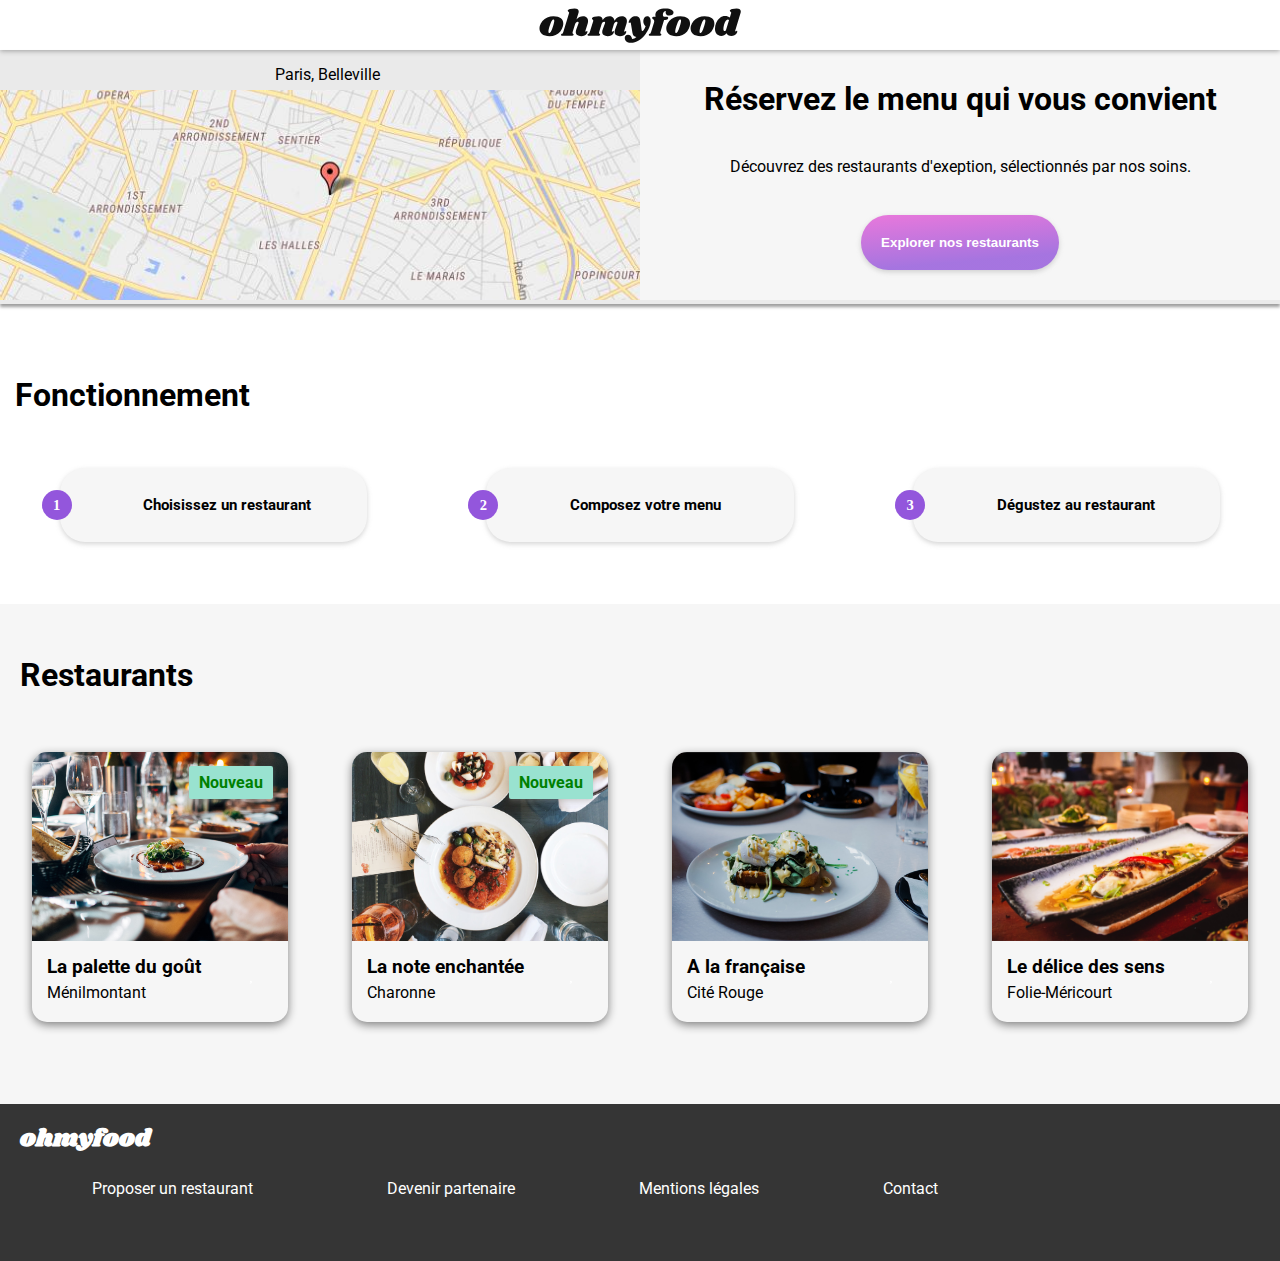
==== commit 10e49d86: "nouvelle form de carte valide W3C entièrement cliquable + icône heart avec (input + label)" ====
--- a/index.html
+++ b/index.html
@@ -69,102 +69,102 @@
         <h1>Restaurants</h1>
         <ul class="menu_restaurant">
             <li>
-                <div class="card">
+                <div class="card_container">
                     <a href="menus/la-palette-du-gout.html">
-                        <picture class="nouveau">
-                            <source media="(max-width: 768px)" srcset="images/restaurants/small/jay-wennington-N_Y88TWmGwA-unsplash.jpg">
-                            <img src="images/restaurants/medium/jay-wennington-N_Y88TWmGwA-unsplash.jpg" alt="">
-                        </picture>
+                        <div class="card">
+                            <picture class="nouveau">
+                                <source media="(max-width: 768px)" srcset="images/restaurants/small/jay-wennington-N_Y88TWmGwA-unsplash.jpg">
+                                <img src="images/restaurants/medium/jay-wennington-N_Y88TWmGwA-unsplash.jpg" alt="">
+                            </picture>
+                            <div class="card_txt">
+                                <div class="card_txt_bloc">
+                                    <h3>La palette du goût</h3>
+                                    <p>Ménilmontant</p>
+                                </div>
+                            </div>
+                        </div>
                     </a>
-                    <div class="card_txt">
-                        <a href="menus/la-palette-du-gout.html">
-                            <div class="card_txt_bloc">
-                                <h3>La palette du goût</h3>
-                                <p>Ménilmontant</p>
-                            </div>
-                        </a>
-                        <div class="icon_container">
-                            <input type="checkbox" name="heart1" id="heart1" class="heart">
-                            <label for="heart1">
-                                <i class="far fa-heart"></i>
-                                <i class="fas fa-heart"></i>
-                            </label>
-                        </div>
+                    <div class="icon_container">
+                        <input type="checkbox" name="heart1" id="heart1" class="heart">
+                        <label for="heart1">
+                            <i class="far fa-heart"></i>
+                            <i class="fas fa-heart"></i>
+                        </label>
                     </div>
                 </div>
             </li>
             <li>
-                <div class="card">
+                <div class="card_container">
                     <a href="menus/la-note-enchantee.html">
-                        <picture class="nouveau">
-                            <source media="(max-width: 768px)" srcset="images/restaurants/small/stil-u2Lp8tXIcjw-unsplash.jpg">
-                            <img src="images/restaurants/medium/stil-u2Lp8tXIcjw-unsplash.jpg" alt="">
-                        </picture>
+                        <div class="card">
+                            <picture class="nouveau">
+                                <source media="(max-width: 768px)" srcset="images/restaurants/small/stil-u2Lp8tXIcjw-unsplash.jpg">
+                                <img src="images/restaurants/medium/stil-u2Lp8tXIcjw-unsplash.jpg" alt="">
+                            </picture>
+                            <div class="card_txt">
+                                <div class="card_txt_bloc">
+                                    <h3>La note enchantée</h3>
+                                    <p>Charonne</p>
+                                </div>
+                            </div>
+                        </div>
                     </a>
-                    <div class="card_txt">
-                        <a href="menus/la-note-enchantee.html">
-                            <div class="card_txt_bloc">
-                                <h3>La note enchantée</h3>
-                                <p>Charonne</p>
-                            </div>
-                        </a>
-                        <div class="icon_container">
-                            <input type="checkbox" name="heart2" id="heart2" class="heart">
-                            <label for="heart2">
-                                <i class="far fa-heart"></i>
-                                <i class="fas fa-heart"></i>
-                            </label>
-                        </div>
+                    <div class="icon_container">
+                        <input type="checkbox" name="heart2" id="heart2" class="heart">
+                        <label for="heart2">
+                            <i class="far fa-heart"></i>
+                            <i class="fas fa-heart"></i>
+                        </label>
                     </div>
                 </div>
             </li>
             <li>
-                <div class="card">
+                <div class="card_container">
                     <a href="menus/a-la-francaise.html">
-                        <picture>
-                            <source media="(max-width: 768px)" srcset="images/restaurants/small/toa-heftiba-DQKerTsQwi0-unsplash.jpg">
-                            <img src="images/restaurants/medium/toa-heftiba-DQKerTsQwi0-unsplash.jpg" alt="">
-                        </picture>
+                        <div class="card">
+                            <picture>
+                                <source media="(max-width: 768px)" srcset="images/restaurants/small/toa-heftiba-DQKerTsQwi0-unsplash.jpg">
+                                <img src="images/restaurants/medium/toa-heftiba-DQKerTsQwi0-unsplash.jpg" alt="">
+                            </picture>
+                            <div class="card_txt">
+                                <div class="card_txt_bloc">
+                                    <h3>A la française</h3>
+                                    <p>Cité Rouge</p>
+                                </div>
+                            </div>
+                        </div>
                     </a>
-                    <div class="card_txt">
-                        <a href="menus/a-la-francaise.html">
-                            <div class="card_txt_bloc">
-                                <h3>A la française</h3>
-                                <p>Cité Rouge</p>
-                            </div>
-                        </a>
-                        <div class="icon_container">
-                            <input type="checkbox" name="heart3" id="heart3" class="heart">
-                            <label for="heart3">
-                                <i class="far fa-heart"></i>
-                                <i class="fas fa-heart"></i>
-                            </label>
-                        </div>
+                    <div class="icon_container">
+                        <input type="checkbox" name="heart3" id="heart3" class="heart">
+                        <label for="heart3">
+                            <i class="far fa-heart"></i>
+                            <i class="fas fa-heart"></i>
+                        </label>
                     </div>
                 </div>
             </li>
             <li>
-                <div class="card">
+                <div class="card_container">
                     <a href="menus/le-delice-des-sens.html">
-                        <picture>
-                            <source media="(max-width: 768px)" srcset="images/restaurants/small/louis-hansel-shotsoflouis-qNBGVyOCY8Q-unsplash.jpg">
-                            <img src="images/restaurants/medium/louis-hansel-shotsoflouis-qNBGVyOCY8Q-unsplash.jpg" alt="">
-                        </picture>
+                        <div class="card">
+                            <picture>
+                                <source media="(max-width: 768px)" srcset="images/restaurants/small/louis-hansel-shotsoflouis-qNBGVyOCY8Q-unsplash.jpg">
+                                <img src="images/restaurants/medium/louis-hansel-shotsoflouis-qNBGVyOCY8Q-unsplash.jpg" alt="">
+                            </picture>
+                            <div class="card_txt">
+                                <div class="card_txt_bloc">
+                                    <h3>Le délice des sens</h3>
+                                    <p>Folie-Méricourt</p>
+                                </div>
+                            </div>
+                        </div>
                     </a>
-                    <div class="card_txt">
-                        <a href="menus/le-delice-des-sens.html">
-                            <div class="card_txt_bloc">
-                                <h3>Le délice des sens</h3>
-                                <p>Folie-Méricourt</p>
-                            </div>
-                        </a>
-                        <div class="icon_container">
-                            <input type="checkbox" name="heart4" id="heart4" class="heart">
-                            <label for="heart4">
-                                <i class="far fa-heart"></i>
-                                <i class="fas fa-heart"></i>
-                            </label>
-                        </div>
+                    <div class="icon_container">
+                        <input type="checkbox" name="heart4" id="heart4" class="heart">
+                        <label for="heart4">
+                            <i class="far fa-heart"></i>
+                            <i class="fas fa-heart"></i>
+                        </label>
                     </div>
                 </div>
             </li>
--- a/css/default.css
+++ b/css/default.css
@@ -113,14 +113,19 @@
 }
 
 /*++++++++++++++++++++++++++++++++ cards design basis */
+div.card_container {
+  position: relative;
+  /*width: 300px;*/
+  height: 270px;
+}
+
 div.card {
   position: relative;
-}
-div.card a {
+  width: 100%;
+  height: 100%;
+}
+div.card picture {
   height: 70%;
-}
-div.card picture {
-  height: 100%;
 }
 div.card picture.nouveau:after {
   content: "Nouveau";
@@ -137,10 +142,6 @@
 div.card .card_txt {
   height: 30%;
   justify-content: space-between;
-}
-div.card .card_txt a {
-  height: 100%;
-  width: 88%;
 }
 div.card .card_txt .card_txt_bloc {
   padding: 15px;
--- a/css/animations.css
+++ b/css/animations.css
@@ -112,14 +112,16 @@
 
 /*++++++++++++++++++++++++++ design et animation icone HEART */
 div.icon_container {
+  position: absolute;
+  z-index: 10;
+  bottom: 30px;
+  right: 15px;
+  float: right;
   display: flex;
   justify-content: center;
   overflow: hidden;
-  position: relative;
   width: 30px;
   height: 30px;
-  margin-top: 20px;
-  margin-right: 15px;
 }
 div.icon_container input.heart {
   display: none;
